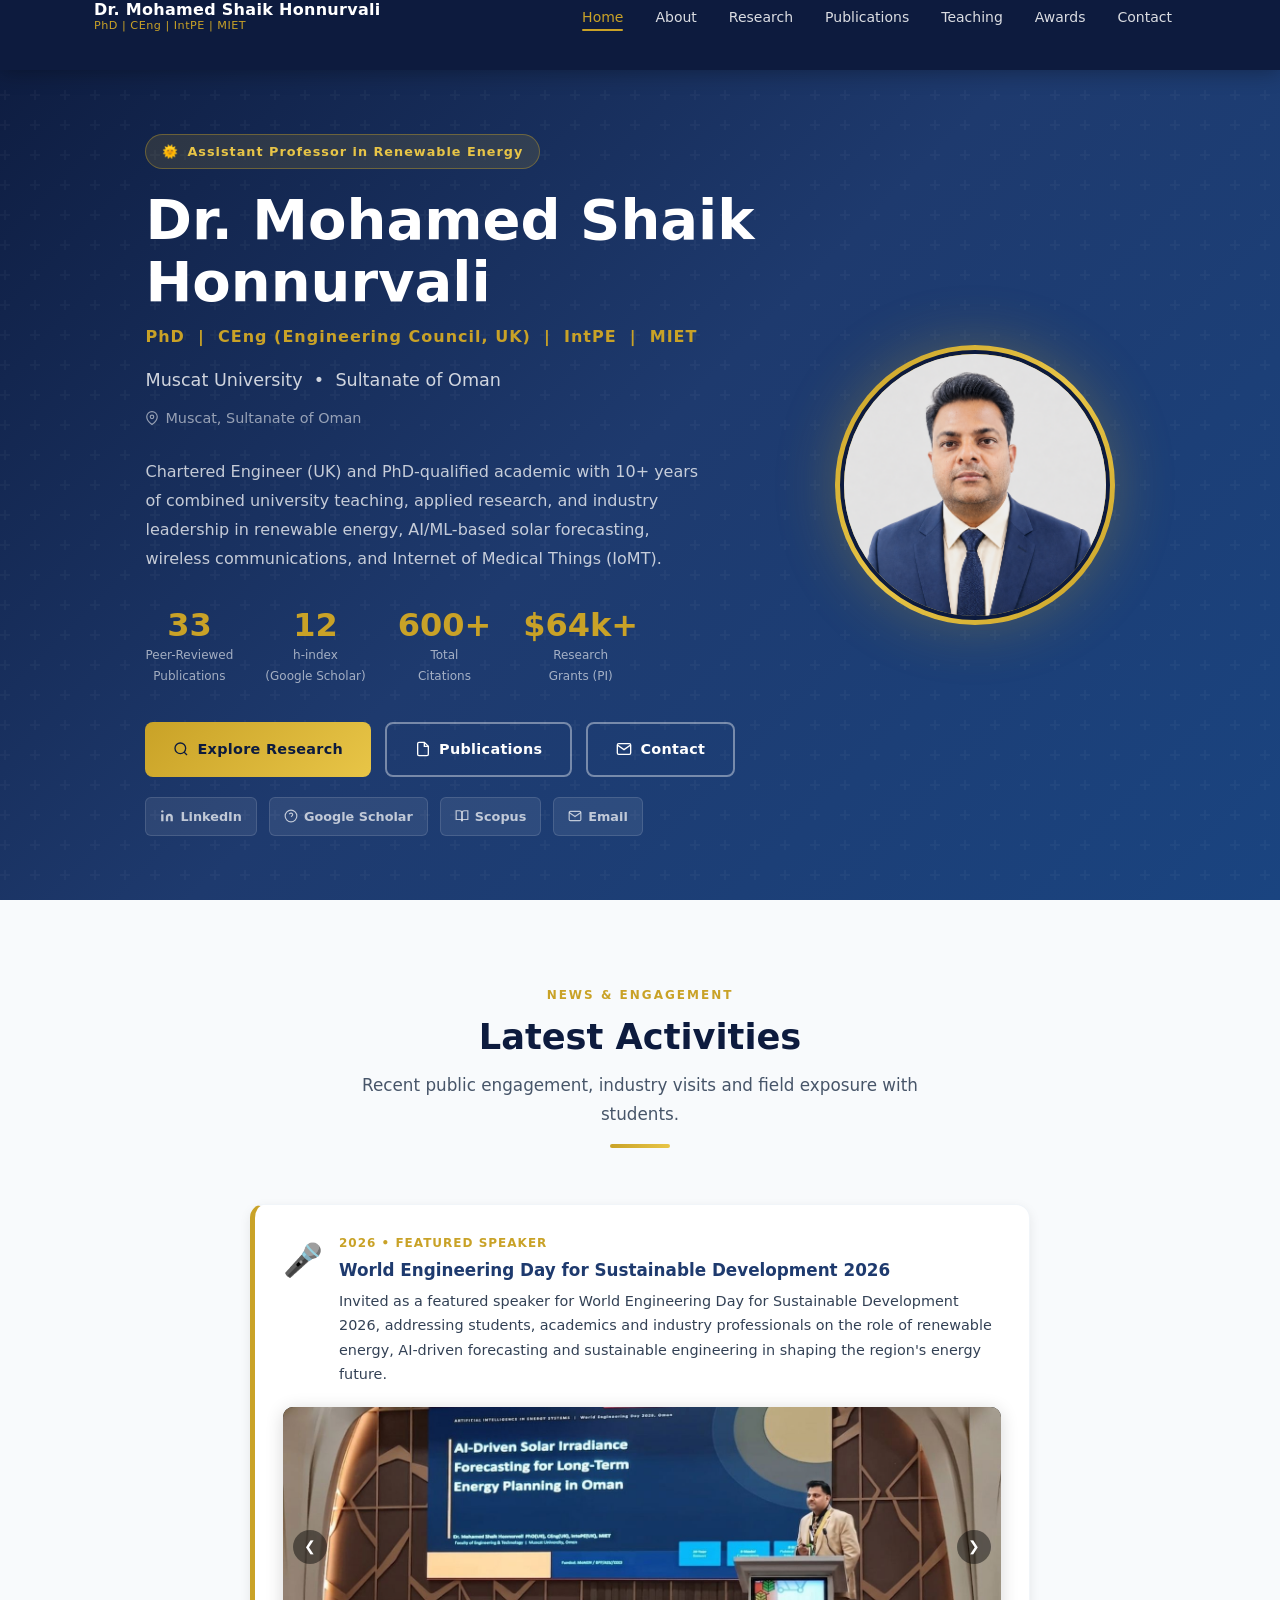
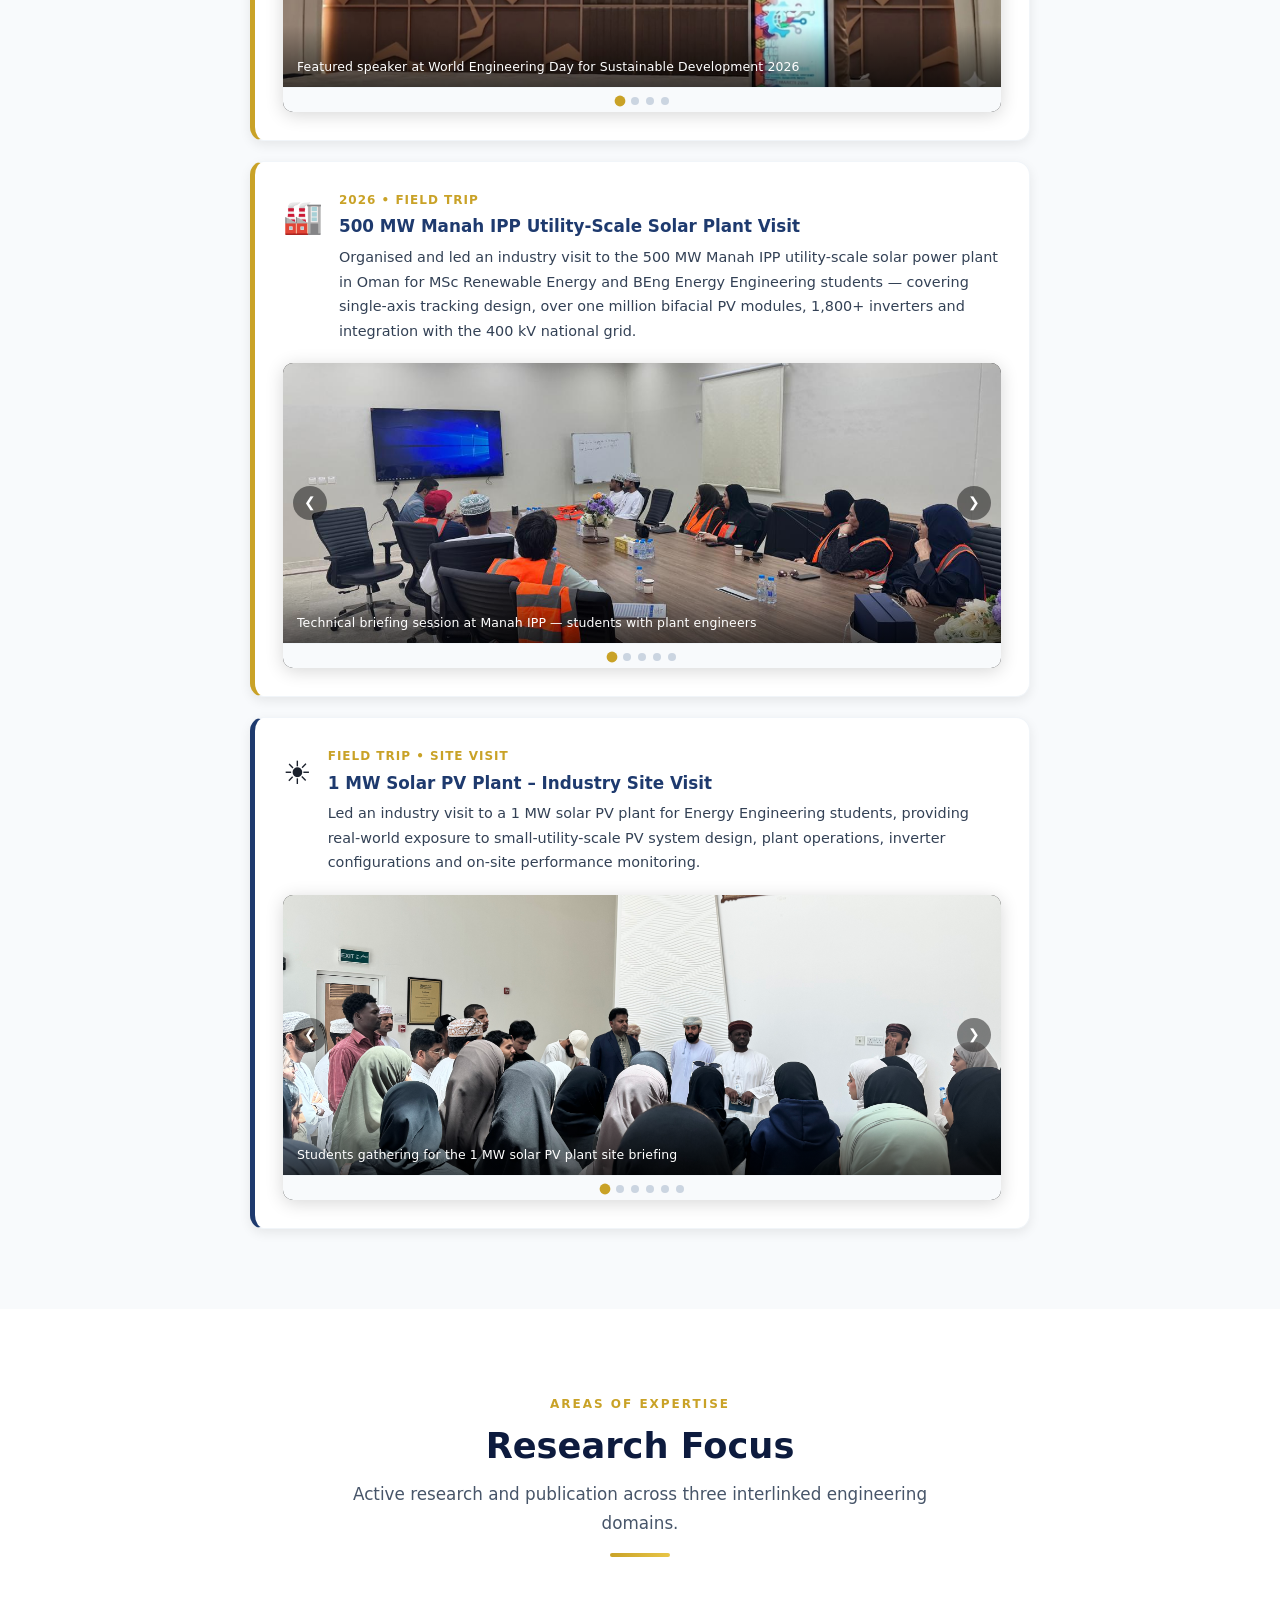
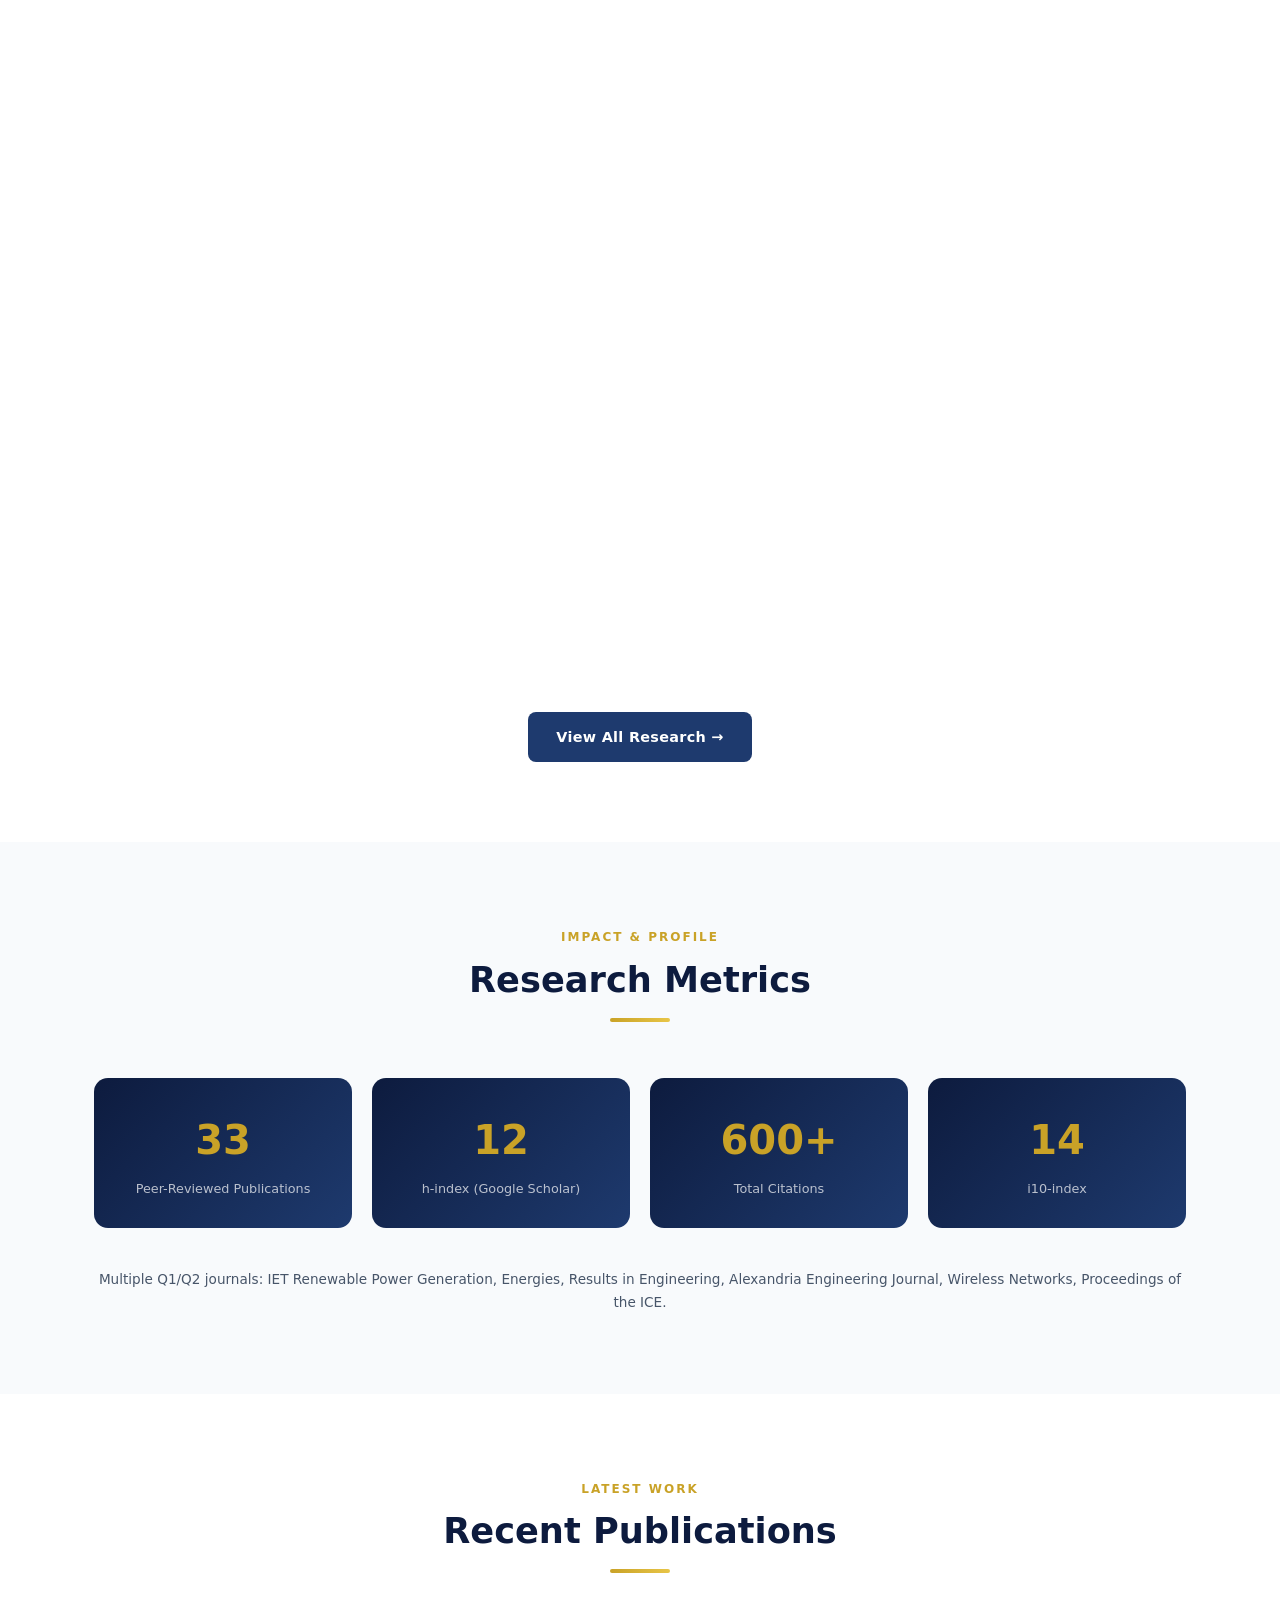
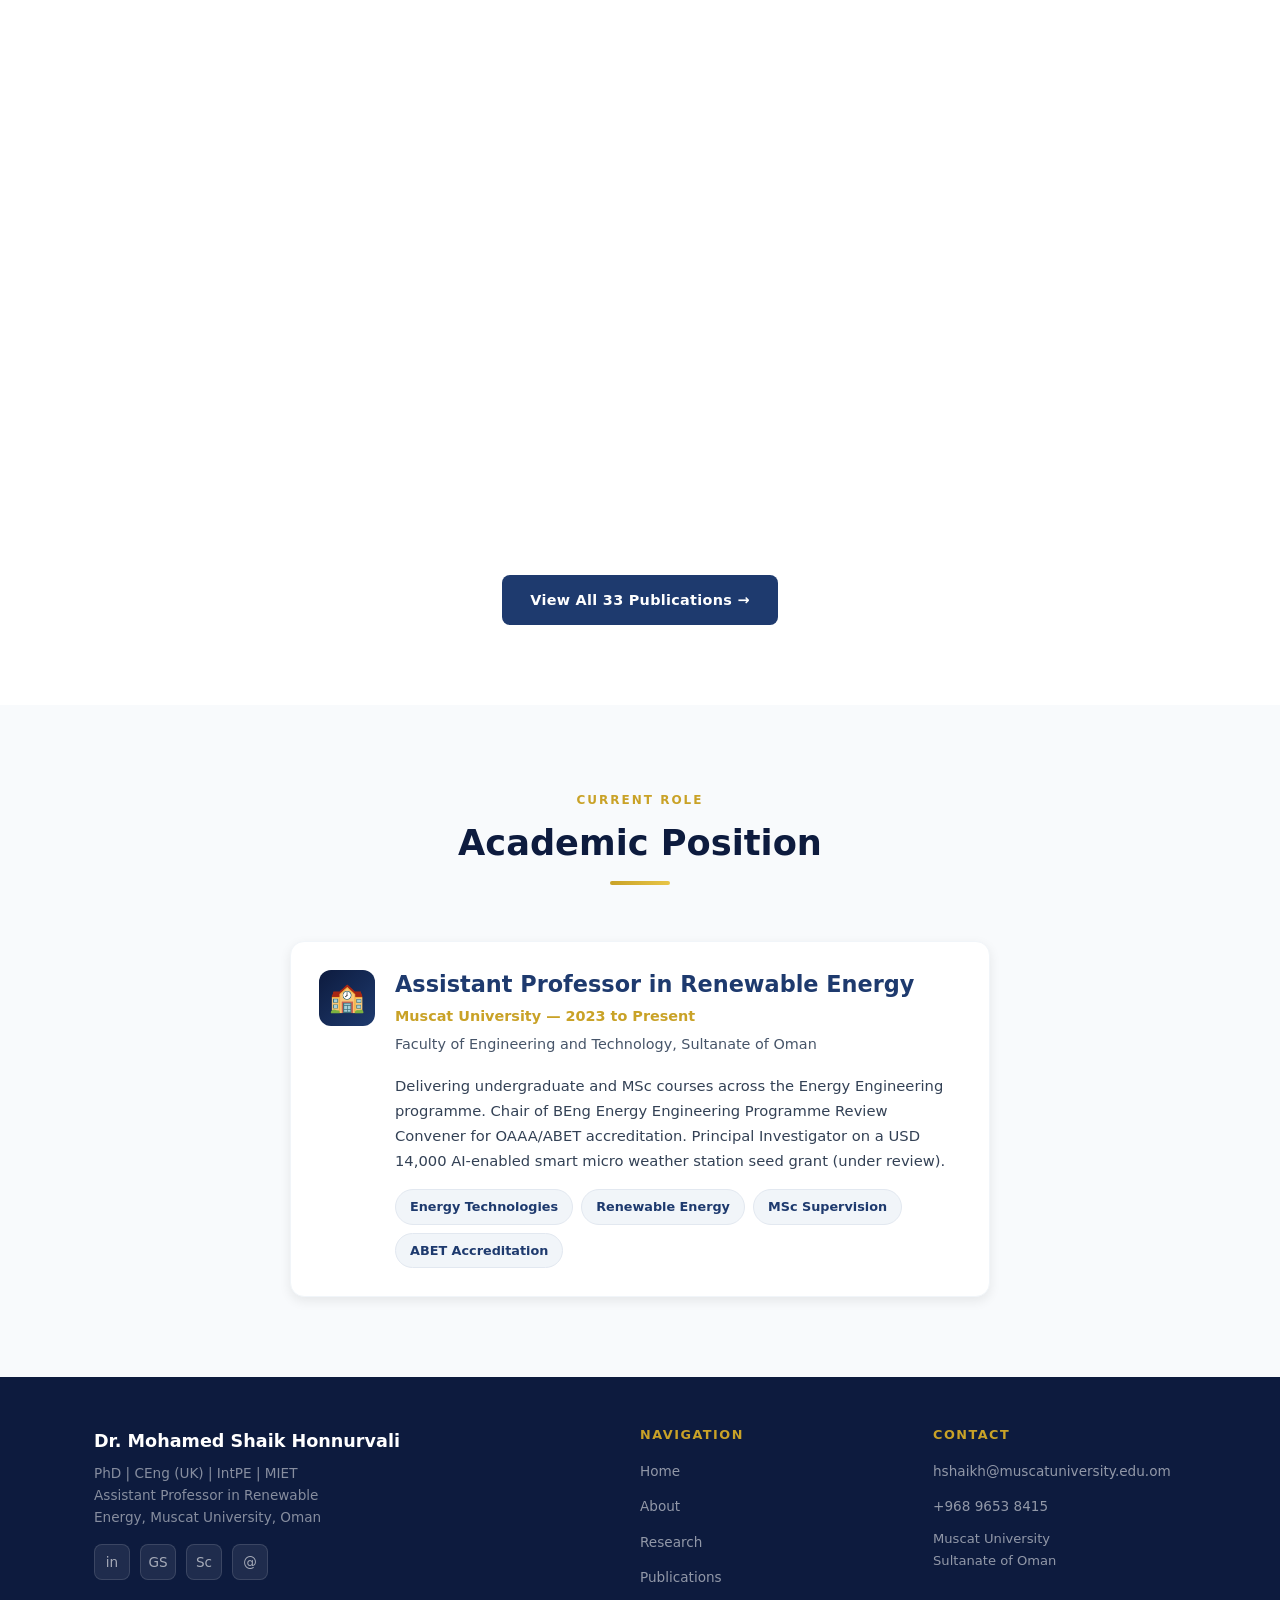
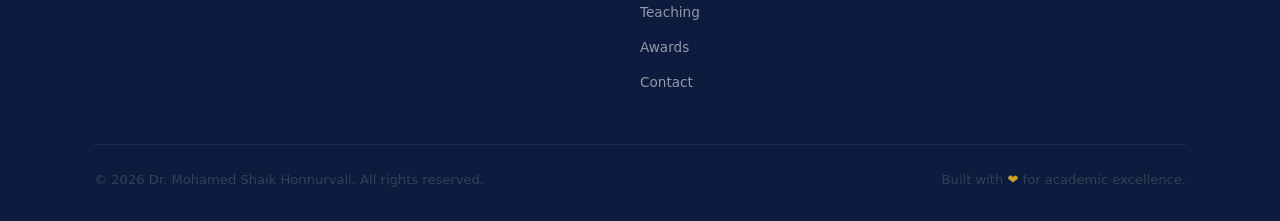
==== index.html @ 2b914944 "Add Latest Activities section with photo carousels to homepage Add a "Latest Activities" section to " ====
<!DOCTYPE html>
<html lang="en">
<head>
  <meta charset="UTF-8" />
  <meta name="viewport" content="width=device-width, initial-scale=1.0" />
  <title>Dr. Mohamed Shaik Honnurvali | Renewable Energy Researcher</title>
  <meta name="description" content="Academic portfolio of Dr. Mohamed Shaik Honnurvali – PhD, Chartered Engineer (UK), Assistant Professor in Renewable Energy at Muscat University, Oman.">
  <link rel="stylesheet" href="css/style.css" />
</head>
<body>

<!-- NAVBAR -->
<nav class="navbar" id="navbar">
  <div class="container">
    <div class="nav-inner">
      <a href="index.html" class="nav-brand">
        <span class="name">Dr. Mohamed Shaik Honnurvali</span>
        <span class="title">PhD | CEng | IntPE | MIET</span>
      </a>
      <ul class="nav-links" id="navLinks">
        <li><a href="index.html" class="active">Home</a></li>
        <li><a href="about.html">About</a></li>
        <li><a href="research.html">Research</a></li>
        <li><a href="publications.html">Publications</a></li>
        <li><a href="teaching.html">Teaching</a></li>
        <li><a href="awards.html">Awards</a></li>
        <li><a href="contact.html">Contact</a></li>
      </ul>
      <button class="nav-toggle" id="navToggle" aria-label="Toggle navigation">
        <span></span><span></span><span></span>
      </button>
    </div>
  </div>
</nav>

<!-- HERO -->
<section class="hero">
  <div class="container">
    <div class="hero-content">
      <div class="hero-text">
        <div class="hero-badge">
          <span>&#127774;</span> Assistant Professor in Renewable Energy
        </div>
        <h1 class="hero-name">Dr. Mohamed Shaik<br>Honnurvali</h1>
        <p class="hero-credentials">PhD &nbsp;|&nbsp; CEng (Engineering Council, UK) &nbsp;|&nbsp; IntPE &nbsp;|&nbsp; MIET</p>
        <p class="hero-role">Muscat University &nbsp;&bull;&nbsp; Sultanate of Oman</p>
        <p class="hero-location">
          <svg width="14" height="14" viewBox="0 0 24 24" fill="none" stroke="currentColor" stroke-width="2"><path d="M21 10c0 7-9 13-9 13s-9-6-9-13a9 9 0 0 1 18 0z"/><circle cx="12" cy="10" r="3"/></svg>
          Muscat, Sultanate of Oman
        </p>
        <p class="hero-summary">
          Chartered Engineer (UK) and PhD-qualified academic with 10+ years of combined university teaching, applied research, and industry leadership in renewable energy, AI/ML-based solar forecasting, wireless communications, and Internet of Medical Things (IoMT).
        </p>
        <div class="hero-stats">
          <div class="stat-item">
            <span class="stat-number">33</span>
            <div class="stat-label">Peer-Reviewed<br>Publications</div>
          </div>
          <div class="stat-item">
            <span class="stat-number">12</span>
            <div class="stat-label">h-index<br>(Google Scholar)</div>
          </div>
          <div class="stat-item">
            <span class="stat-number">600+</span>
            <div class="stat-label">Total<br>Citations</div>
          </div>
          <div class="stat-item">
            <span class="stat-number">$64k+</span>
            <div class="stat-label">Research<br>Grants (PI)</div>
          </div>
        </div>
        <div class="hero-actions">
          <a href="research.html" class="btn btn-primary">
            <svg width="16" height="16" viewBox="0 0 24 24" fill="none" stroke="currentColor" stroke-width="2"><circle cx="11" cy="11" r="8"/><line x1="21" y1="21" x2="16.65" y2="16.65"/></svg>
            Explore Research
          </a>
          <a href="publications.html" class="btn btn-outline">
            <svg width="16" height="16" viewBox="0 0 24 24" fill="none" stroke="currentColor" stroke-width="2"><path d="M14 2H6a2 2 0 0 0-2 2v16a2 2 0 0 0 2 2h12a2 2 0 0 0 2-2V8z"/><polyline points="14 2 14 8 20 8"/></svg>
            Publications
          </a>
          <a href="contact.html" class="btn btn-outline">
            <svg width="16" height="16" viewBox="0 0 24 24" fill="none" stroke="currentColor" stroke-width="2"><path d="M4 4h16c1.1 0 2 .9 2 2v12c0 1.1-.9 2-2 2H4c-1.1 0-2-.9-2-2V6c0-1.1.9-2 2-2z"/><polyline points="22,6 12,13 2,6"/></svg>
            Contact
          </a>
        </div>
        <div class="social-links">
          <a href="https://www.linkedin.com/in/honnurvali-mohamed-shaik-58bb0a144" target="_blank" class="social-link">
            <svg width="14" height="14" viewBox="0 0 24 24" fill="currentColor"><path d="M16 8a6 6 0 0 1 6 6v7h-4v-7a2 2 0 0 0-2-2 2 2 0 0 0-2 2v7h-4v-7a6 6 0 0 1 6-6z"/><rect x="2" y="9" width="4" height="12"/><circle cx="4" cy="4" r="2"/></svg>
            LinkedIn
          </a>
          <a href="https://scholar.google.com/citations?user=fPKjL7wAAAAJ&hl=en" target="_blank" class="social-link">
            <svg width="14" height="14" viewBox="0 0 24 24" fill="none" stroke="currentColor" stroke-width="2"><circle cx="12" cy="12" r="10"/><path d="M9.09 9a3 3 0 0 1 5.83 1c0 2-3 3-3 3"/><line x1="12" y1="17" x2="12.01" y2="17"/></svg>
            Google Scholar
          </a>
          <a href="https://www.scopus.com/authid/detail.uri?authorId=57219779084" target="_blank" class="social-link">
            <svg width="14" height="14" viewBox="0 0 24 24" fill="none" stroke="currentColor" stroke-width="2"><path d="M2 3h6a4 4 0 0 1 4 4v14a3 3 0 0 0-3-3H2z"/><path d="M22 3h-6a4 4 0 0 0-4 4v14a3 3 0 0 1 3-3h7z"/></svg>
            Scopus
          </a>
          <a href="mailto:hshaikh@muscatuniversity.edu.om" class="social-link">
            <svg width="14" height="14" viewBox="0 0 24 24" fill="none" stroke="currentColor" stroke-width="2"><path d="M4 4h16c1.1 0 2 .9 2 2v12c0 1.1-.9 2-2 2H4c-1.1 0-2-.9-2-2V6c0-1.1.9-2 2-2z"/><polyline points="22,6 12,13 2,6"/></svg>
            Email
          </a>
        </div>
      </div>
      <div class="hero-photo-wrap">
        <div class="hero-photo-ring">
          <div class="hero-photo-inner">
            <img src="images/profile.png" alt="Dr. Mohamed Shaik Honnurvali"
              onerror="this.style.display='none'; this.parentElement.querySelector('.photo-initials').style.display='block'">
            <div class="photo-initials" style="display:none">MSH</div>
          </div>
        </div>
      </div>
    </div>
  </div>
</section>

<!-- LATEST ACTIVITIES -->
<section class="section section-alt">
  <div class="container">
    <div class="section-header">
      <span class="section-label">News &amp; Engagement</span>
      <h2>Latest Activities</h2>
      <p>Recent public engagement, industry visits and field exposure with students.</p>
      <div class="divider"></div>
    </div>
    <div style="display:flex; flex-direction:column; gap:20px; max-width:780px; margin:0 auto">

      <!-- Activity 1: Public Engagement / Featured Speaker -->
      <div class="card" style="opacity:1; transform:none; border-left:5px solid var(--gold)">
        <div style="display:flex; gap:16px; align-items:flex-start">
          <div style="font-size:2rem; flex-shrink:0">&#127908;</div>
          <div>
            <div style="font-size:0.75rem; font-weight:700; color:var(--gold); letter-spacing:1px; margin-bottom:6px">2026 &bull; FEATURED SPEAKER</div>
            <h4 style="color:var(--navy); margin-bottom:8px">World Engineering Day for Sustainable Development 2026</h4>
            <p style="font-size:0.9rem; color:var(--gray-700)">Invited as a featured speaker for World Engineering Day for Sustainable Development 2026, addressing students, academics and industry professionals on the role of renewable energy, AI-driven forecasting and sustainable engineering in shaping the region's energy future.</p>
          </div>
        </div>
        <div class="site-carousel" id="carousel-speaker">
          <div class="carousel-image-area">
            <div class="carousel-track-wrap">
              <div class="carousel-track">
                <div class="carousel-slide">
                  <img src="Public%20Engagement/World%20Engineering%20day%20-Public%20speaking%20evidence%202.jpg" alt="Dr. Mohamed Shaik as featured speaker at World Engineering Day 2026">
                  <div class="carousel-caption">Featured speaker at World Engineering Day for Sustainable Development 2026</div>
                </div>
                <div class="carousel-slide">
                  <img src="Public%20Engagement/World%20Engineering%20Day%20-Public%20speaking%20evidence%203.jpeg" alt="Addressing the audience at World Engineering Day 2026">
                  <div class="carousel-caption">Addressing the audience on engineering for a sustainable future</div>
                </div>
                <div class="carousel-slide">
                  <img src="Public%20Engagement/World%20Engineering%20Day%20-Public%20speaking%20evidence%204.jpeg" alt="Public speaking session at World Engineering Day 2026">
                  <div class="carousel-caption">Sharing insights on renewable energy and sustainable development</div>
                </div>
                <div class="carousel-slide">
                  <img src="Public%20Engagement/World%20Engineering%20Day%20-Public%20speaking%20evidence%205.jpeg" alt="Engaging with attendees at World Engineering Day 2026">
                  <div class="carousel-caption">Engaging with attendees during the World Engineering Day 2026 session</div>
                </div>
              </div>
            </div>
            <button class="carousel-btn prev" onclick="carouselMove('carousel-speaker',-1)" aria-label="Previous">&#10094;</button>
            <button class="carousel-btn next" onclick="carouselMove('carousel-speaker',1)" aria-label="Next">&#10095;</button>
          </div>
          <div class="carousel-footer">
            <button class="carousel-dot active" onclick="carouselGo('carousel-speaker',0)" aria-label="Slide 1"></button>
            <button class="carousel-dot" onclick="carouselGo('carousel-speaker',1)" aria-label="Slide 2"></button>
            <button class="carousel-dot" onclick="carouselGo('carousel-speaker',2)" aria-label="Slide 3"></button>
            <button class="carousel-dot" onclick="carouselGo('carousel-speaker',3)" aria-label="Slide 4"></button>
          </div>
        </div>
      </div>

      <!-- Activity 2: 500 MW Manah IPP Solar Plant -->
      <div class="card" style="opacity:1; transform:none; border-left:5px solid var(--gold)">
        <div style="display:flex; gap:16px; align-items:flex-start">
          <div style="font-size:2rem; flex-shrink:0">&#127981;</div>
          <div>
            <div style="font-size:0.75rem; font-weight:700; color:var(--gold); letter-spacing:1px; margin-bottom:6px">2026 &bull; FIELD TRIP</div>
            <h4 style="color:var(--navy); margin-bottom:8px">500 MW Manah IPP Utility-Scale Solar Plant Visit</h4>
            <p style="font-size:0.9rem; color:var(--gray-700)">Organised and led an industry visit to the 500 MW Manah IPP utility-scale solar power plant in Oman for MSc Renewable Energy and BEng Energy Engineering students &mdash; covering single-axis tracking design, over one million bifacial PV modules, 1,800+ inverters and integration with the 400 kV national grid.</p>
          </div>
        </div>
        <div class="site-carousel" id="carousel-home-500mw">
          <div class="carousel-image-area">
            <div class="carousel-track-wrap">
              <div class="carousel-track">
                <div class="carousel-slide">
                  <img src="industry%20site%20visit/500%20MW%20Manah%20Solar%20Plant/WhatsApp%20Image%202026-05-07%20at%2010.58.11%20AM.jpeg" alt="Briefing session at 500 MW Manah IPP with plant engineers">
                  <div class="carousel-caption">Technical briefing session at Manah IPP &mdash; students with plant engineers</div>
                </div>
                <div class="carousel-slide">
                  <img src="industry%20site%20visit/500%20MW%20Manah%20Solar%20Plant/WhatsApp%20Image%202026-05-07%20at%2010.58.11%20AM%20(1).jpeg" alt="Students at 500 MW Manah IPP Solar Plant">
                  <div class="carousel-caption">Exploring the 500 MW Manah IPP utility-scale solar plant, Oman (2026)</div>
                </div>
                <div class="carousel-slide">
                  <img src="industry%20site%20visit/500%20MW%20Manah%20Solar%20Plant/WhatsApp%20Image%202026-05-07%20at%2010.58.11%20AM%20(2).jpeg" alt="Dr Mohamed with students at the Manah IPP solar array">
                  <div class="carousel-caption">Dr. Mohamed with students overlooking the vast 500 MW Manah IPP solar array</div>
                </div>
                <div class="carousel-slide">
                  <img src="industry%20site%20visit/500%20MW%20Manah%20Solar%20Plant/WhatsApp%20Image%202026-05-07%20at%2010.58.11%20AM%20(3).jpeg" alt="Students in high-vis during 500 MW Manah site walk">
                  <div class="carousel-caption">Students in high-vis vests during the Manah IPP site walk</div>
                </div>
                <div class="carousel-slide">
                  <img src="industry%20site%20visit/500%20MW%20Manah%20Solar%20Plant/WhatsApp%20Image%202026-05-07%20at%2010.58.11%20AM%20(4).jpeg" alt="MSc and BEng students at 500 MW Manah IPP">
                  <div class="carousel-caption">MSc Renewable Energy and BEng Energy Engineering students at Manah IPP</div>
                </div>
              </div>
            </div>
            <button class="carousel-btn prev" onclick="carouselMove('carousel-home-500mw',-1)" aria-label="Previous">&#10094;</button>
            <button class="carousel-btn next" onclick="carouselMove('carousel-home-500mw',1)" aria-label="Next">&#10095;</button>
          </div>
          <div class="carousel-footer">
            <button class="carousel-dot active" onclick="carouselGo('carousel-home-500mw',0)" aria-label="Slide 1"></button>
            <button class="carousel-dot" onclick="carouselGo('carousel-home-500mw',1)" aria-label="Slide 2"></button>
            <button class="carousel-dot" onclick="carouselGo('carousel-home-500mw',2)" aria-label="Slide 3"></button>
            <button class="carousel-dot" onclick="carouselGo('carousel-home-500mw',3)" aria-label="Slide 4"></button>
            <button class="carousel-dot" onclick="carouselGo('carousel-home-500mw',4)" aria-label="Slide 5"></button>
          </div>
        </div>
      </div>

      <!-- Activity 3: 1 MW Solar PV Plant -->
      <div class="card" style="opacity:1; transform:none; border-left:5px solid var(--navy)">
        <div style="display:flex; gap:16px; align-items:flex-start">
          <div style="font-size:2rem; flex-shrink:0">&#9728;&#65039;</div>
          <div>
            <div style="font-size:0.75rem; font-weight:700; color:var(--gold); letter-spacing:1px; margin-bottom:6px">FIELD TRIP &bull; SITE VISIT</div>
            <h4 style="color:var(--navy); margin-bottom:8px">1 MW Solar PV Plant &ndash; Industry Site Visit</h4>
            <p style="font-size:0.9rem; color:var(--gray-700)">Led an industry visit to a 1 MW solar PV plant for Energy Engineering students, providing real-world exposure to small-utility-scale PV system design, plant operations, inverter configurations and on-site performance monitoring.</p>
          </div>
        </div>
        <div class="site-carousel" id="carousel-home-1mw">
          <div class="carousel-image-area">
            <div class="carousel-track-wrap">
              <div class="carousel-track">
                <div class="carousel-slide">
                  <img src="industry%20site%20visit/1MW%20solar%20Plant/IMG_2185.jpeg" alt="Students at 1 MW solar plant site visit briefing">
                  <div class="carousel-caption">Students gathering for the 1 MW solar PV plant site briefing</div>
                </div>
                <div class="carousel-slide">
                  <img src="industry%20site%20visit/1MW%20solar%20Plant/IMG_2203.jpeg" alt="Students learning about solar PV at 1 MW plant">
                  <div class="carousel-caption">Exploring solar PV systems and plant layout at the 1 MW facility</div>
                </div>
                <div class="carousel-slide">
                  <img src="industry%20site%20visit/1MW%20solar%20Plant/IMG_2210.jpeg" alt="1 MW solar plant student tour">
                  <div class="carousel-caption">Students engage with site engineers during the 1 MW plant tour</div>
                </div>
                <div class="carousel-slide">
                  <img src="industry%20site%20visit/1MW%20solar%20Plant/IMG_2213.jpeg" alt="Hands-on learning at 1 MW solar PV plant">
                  <div class="carousel-caption">Hands-on learning at the 1 MW solar PV plant, Oman</div>
                </div>
                <div class="carousel-slide">
                  <img src="industry%20site%20visit/1MW%20solar%20Plant/IMG_2221.jpeg" alt="Energy engineering students at solar plant operations">
                  <div class="carousel-caption">Energy Engineering students experiencing real-world solar plant operations</div>
                </div>
                <div class="carousel-slide">
                  <img src="industry%20site%20visit/1MW%20solar%20Plant/IMG_4200.JPG" alt="Group photo at 1 MW solar plant">
                  <div class="carousel-caption">Group photo at the 1 MW solar PV plant facility</div>
                </div>
              </div>
            </div>
            <button class="carousel-btn prev" onclick="carouselMove('carousel-home-1mw',-1)" aria-label="Previous">&#10094;</button>
            <button class="carousel-btn next" onclick="carouselMove('carousel-home-1mw',1)" aria-label="Next">&#10095;</button>
          </div>
          <div class="carousel-footer">
            <button class="carousel-dot active" onclick="carouselGo('carousel-home-1mw',0)" aria-label="Slide 1"></button>
            <button class="carousel-dot" onclick="carouselGo('carousel-home-1mw',1)" aria-label="Slide 2"></button>
            <button class="carousel-dot" onclick="carouselGo('carousel-home-1mw',2)" aria-label="Slide 3"></button>
            <button class="carousel-dot" onclick="carouselGo('carousel-home-1mw',3)" aria-label="Slide 4"></button>
            <button class="carousel-dot" onclick="carouselGo('carousel-home-1mw',4)" aria-label="Slide 5"></button>
            <button class="carousel-dot" onclick="carouselGo('carousel-home-1mw',5)" aria-label="Slide 6"></button>
          </div>
        </div>
      </div>

    </div>
  </div>
</section>

<!-- RESEARCH HIGHLIGHTS -->
<section class="section">
  <div class="container">
    <div class="section-header">
      <span class="section-label">Areas of Expertise</span>
      <h2>Research Focus</h2>
      <p>Active research and publication across three interlinked engineering domains.</p>
      <div class="divider"></div>
    </div>
    <div class="grid-2" style="gap:28px">
      <div class="card">
        <div class="card-icon">&#9728;&#65039;</div>
        <h3>Renewable Energy &amp; PV Systems</h3>
        <p>Field-based PV degradation analysis, polysilicon and thin-film module performance under Gulf climatic conditions, offshore floating PV, hybrid wind-solar systems, and life-cycle assessment of renewables.</p>
        <span class="tag">&#127774; Solar &bull; Wind &bull; Green Hydrogen</span>
      </div>
      <div class="card">
        <div class="card-icon">&#129302;</div>
        <h3>AI / Machine Learning for Energy Forecasting</h3>
        <p>Deep-learning, federated learning (GRU), SARIMAX, Prophet, NARMAX and wavelet-transform models for solar irradiance and wind power forecasting in smart-grid networks.</p>
        <span class="tag">&#129504; Deep Learning &bull; Smart Grids</span>
      </div>
      <div class="card">
        <div class="card-icon">&#128241;</div>
        <h3>IoT and Connected Systems for Smart Energy</h3>
        <p>IoT architectures for smart-grid monitoring and renewable energy management; wireless sensor networks for real-time PV performance tracking; AI-driven IoT applications in energy forecasting and predictive maintenance.</p>
        <span class="tag">&#128268; IoT &bull; Smart Grids &bull; Connected Systems</span>
      </div>
    </div>
    <div class="text-center mt-32">
      <a href="research.html" class="btn btn-navy">View All Research &rarr;</a>
    </div>
  </div>
</section>

<!-- KEY METRICS -->
<section class="section section-alt">
  <div class="container">
    <div class="section-header">
      <span class="section-label">Impact &amp; Profile</span>
      <h2>Research Metrics</h2>
      <div class="divider"></div>
    </div>
    <div class="metrics-row">
      <div class="metric-box">
        <span class="number">33</span>
        <div class="label">Peer-Reviewed Publications</div>
      </div>
      <div class="metric-box">
        <span class="number">12</span>
        <div class="label">h-index (Google Scholar)</div>
      </div>
      <div class="metric-box">
        <span class="number">600+</span>
        <div class="label">Total Citations</div>
      </div>
      <div class="metric-box">
        <span class="number">14</span>
        <div class="label">i10-index</div>
      </div>
    </div>
    <p class="text-center" style="color:var(--gray-600); font-size:0.85rem; margin-top:16px;">
      Multiple Q1/Q2 journals: IET Renewable Power Generation, Energies, Results in Engineering, Alexandria Engineering Journal, Wireless Networks, Proceedings of the ICE.
    </p>
  </div>
</section>

<!-- RECENT PUBLICATIONS -->
<section class="section">
  <div class="container">
    <div class="section-header">
      <span class="section-label">Latest Work</span>
      <h2>Recent Publications</h2>
      <div class="divider"></div>
    </div>
    <div class="pub-list">
      <div class="pub-item" style="opacity:1;transform:none">
        <div class="pub-meta">
          <span class="pub-number">1</span>
          <span class="pub-badge badge-q1">Q1</span>
          <span class="pub-year">2025</span>
        </div>
        <div class="pub-title">Novel Dynamic Temporal Interaction and Feature Synthesis Framework for Enhanced Solar Power Forecasting</div>
        <div class="pub-authors">Baloch, M., <span class="pub-highlight">Honnurvali, M.S.</span>, Kabbani, A., Ahmed, T., Hafeez, F. and Hamid, M.</div>
        <div class="pub-journal">Results in Engineering, p.107140.</div>
      </div>
      <div class="pub-item" style="opacity:1;transform:none">
        <div class="pub-meta">
          <span class="pub-number">2</span>
          <span class="pub-badge badge-q1">Q1</span>
          <span class="pub-year">2025</span>
        </div>
        <div class="pub-title">Solar Energy Forecasting Framework Using Prophet-Based Machine Learning Model: An Opportunity to Explore Solar Energy Potential in Muscat, Oman</div>
        <div class="pub-authors">Baloch, M., <span class="pub-highlight">Honnurvali, M.S.</span>, Kabbani, A., Ahmed, T., Chauhdary, S.T. and Saeed, M.S.</div>
        <div class="pub-journal">Energies, 18(1), p.205.</div>
      </div>
      <div class="pub-item" style="opacity:1;transform:none">
        <div class="pub-meta">
          <span class="pub-number">3</span>
          <span class="pub-badge badge-q2">Q2</span>
          <span class="pub-year">2025</span>
        </div>
        <div class="pub-title">The Internet of Medical Things (IoMT): Opportunities and Challenges</div>
        <div class="pub-authors">El-Saleh, A.A., Sheikh, A.M., Albreem, M.A.M. and <span class="pub-highlight">Honnurvali, M.S.</span></div>
        <div class="pub-journal">Wireless Networks, pp.1–18.</div>
      </div>
    </div>
    <div class="text-center mt-32">
      <a href="publications.html" class="btn btn-navy">View All 33 Publications &rarr;</a>
    </div>
  </div>
</section>

<!-- CURRENT POSITION -->
<section class="section section-alt">
  <div class="container">
    <div class="section-header">
      <span class="section-label">Current Role</span>
      <h2>Academic Position</h2>
      <div class="divider"></div>
    </div>
    <div class="card" style="max-width:700px; margin:0 auto; opacity:1; transform:none">
      <div style="display:flex; gap:20px; align-items:flex-start">
        <div style="width:56px; height:56px; border-radius:12px; background:linear-gradient(135deg,var(--navy-dark),var(--navy)); display:flex; align-items:center; justify-content:center; font-size:1.8rem; flex-shrink:0">&#127979;</div>
        <div>
          <h3 style="margin-bottom:6px">Assistant Professor in Renewable Energy</h3>
          <p style="color:var(--gold); font-weight:700; font-size:0.9rem; margin-bottom:4px">Muscat University &mdash; 2023 to Present</p>
          <p style="color:var(--gray-600); font-size:0.9rem; margin-bottom:16px">Faculty of Engineering and Technology, Sultanate of Oman</p>
          <p style="font-size:0.92rem">Delivering undergraduate and MSc courses across the Energy Engineering programme. Chair of BEng Energy Engineering Programme Review Convener for OAAA/ABET accreditation. Principal Investigator on a USD 14,000 AI-enabled smart micro weather station seed grant (under review).</p>
          <div style="margin-top:16px; display:flex; gap:8px; flex-wrap:wrap">
            <span class="competency-tag">Energy Technologies</span>
            <span class="competency-tag">Renewable Energy</span>
            <span class="competency-tag">MSc Supervision</span>
            <span class="competency-tag">ABET Accreditation</span>
          </div>
        </div>
      </div>
    </div>
  </div>
</section>

<!-- FOOTER -->
<footer class="footer">
  <div class="container">
    <div class="footer-grid">
      <div class="footer-brand">
        <div class="footer-name">Dr. Mohamed Shaik Honnurvali</div>
        <div class="footer-tagline">PhD | CEng (UK) | IntPE | MIET<br>Assistant Professor in Renewable Energy, Muscat University, Oman</div>
        <div class="footer-social">
          <a href="https://www.linkedin.com/in/honnurvali-mohamed-shaik-58bb0a144" target="_blank" title="LinkedIn">in</a>
          <a href="https://scholar.google.com/citations?user=fPKjL7wAAAAJ&hl=en" target="_blank" title="Google Scholar">GS</a>
          <a href="https://www.scopus.com/authid/detail.uri?authorId=57219779084" target="_blank" title="Scopus">Sc</a>
          <a href="mailto:hshaikh@muscatuniversity.edu.om" title="Email">@</a>
        </div>
      </div>
      <div class="footer-col">
        <h4>Navigation</h4>
        <ul>
          <li><a href="index.html">Home</a></li>
          <li><a href="about.html">About</a></li>
          <li><a href="research.html">Research</a></li>
          <li><a href="publications.html">Publications</a></li>
          <li><a href="teaching.html">Teaching</a></li>
          <li><a href="awards.html">Awards</a></li>
          <li><a href="contact.html">Contact</a></li>
        </ul>
      </div>
      <div class="footer-col">
        <h4>Contact</h4>
        <ul>
          <li><a href="mailto:hshaikh@muscatuniversity.edu.om">hshaikh@muscatuniversity.edu.om</a></li>
          <li><a href="tel:+96896538415">+968 9653 8415</a></li>
          <li style="color:rgba(255,255,255,0.55); font-size:0.82rem; margin-top:8px;">Muscat University<br>Sultanate of Oman</li>
        </ul>
      </div>
    </div>
    <div class="footer-bottom">
      <p>&copy; 2026 Dr. Mohamed Shaik Honnurvali. All rights reserved.</p>
      <p>Built with <span class="gold">&#10084;</span> for academic excellence.</p>
    </div>
  </div>
</footer>

<script src="js/main.js"></script>
</body>
</html>
---- css/style.css ----
/* ===== CSS VARIABLES ===== */
:root {
  --navy: #1e3a6e;
  --navy-dark: #0d1b3e;
  --navy-light: #2d5499;
  --gold: #c9a227;
  --gold-light: #e8c547;
  --gold-pale: #fdf6dc;
  --white: #ffffff;
  --gray-50: #f8fafc;
  --gray-100: #f1f5f9;
  --gray-200: #e2e8f0;
  --gray-300: #cbd5e1;
  --gray-400: #94a3b8;
  --gray-600: #475569;
  --gray-700: #334155;
  --gray-800: #1e293b;
  --text: #1a202c;
  --shadow-sm: 0 1px 3px rgba(0,0,0,0.08);
  --shadow-md: 0 4px 12px rgba(0,0,0,0.08);
  --shadow-lg: 0 12px 32px rgba(0,0,0,0.12);
  --radius-sm: 8px;
  --radius: 14px;
  --radius-lg: 20px;
  --transition: 0.3s ease;
  --nav-height: 70px;
}

/* ===== RESET & BASE ===== */
*, *::before, *::after { box-sizing: border-box; margin: 0; padding: 0; }

html { scroll-behavior: smooth; font-size: 16px; }

body {
  font-family: 'Segoe UI', system-ui, -apple-system, sans-serif;
  color: var(--text);
  background: var(--white);
  line-height: 1.7;
  -webkit-font-smoothing: antialiased;
}

img { max-width: 100%; display: block; }
a { color: inherit; text-decoration: none; }
ul { list-style: none; }

/* ===== TYPOGRAPHY ===== */
h1, h2, h3, h4, h5 { font-weight: 700; line-height: 1.25; color: var(--navy-dark); }
h1 { font-size: clamp(2rem, 5vw, 3.2rem); }
h2 { font-size: clamp(1.5rem, 3vw, 2.2rem); }
h3 { font-size: clamp(1.1rem, 2vw, 1.4rem); }
h4 { font-size: 1.05rem; }
p { color: var(--gray-700); }

/* ===== LAYOUT ===== */
.container { max-width: 1140px; margin: 0 auto; padding: 0 24px; }
.section { padding: 80px 0; }
.section-alt { background: var(--gray-50); }

.section-header { text-align: center; margin-bottom: 56px; }
.section-header h2 { margin-bottom: 12px; }
.section-header p { color: var(--gray-600); max-width: 600px; margin: 0 auto; font-size: 1.05rem; }
.section-label {
  display: inline-block;
  font-size: 0.75rem;
  font-weight: 700;
  letter-spacing: 2px;
  text-transform: uppercase;
  color: var(--gold);
  margin-bottom: 10px;
}
.divider {
  width: 60px; height: 4px;
  background: linear-gradient(90deg, var(--gold), var(--gold-light));
  border-radius: 2px;
  margin: 16px auto 0;
}

/* ===== NAVIGATION ===== */
.navbar {
  position: fixed; top: 0; left: 0; right: 0;
  height: var(--nav-height);
  background: var(--navy-dark);
  box-shadow: 0 2px 20px rgba(0,0,0,0.3);
  z-index: 1000;
  transition: background var(--transition), box-shadow var(--transition);
}
.navbar.scrolled {
  background: rgba(13, 27, 62, 0.97);
  backdrop-filter: blur(10px);
}
.nav-inner {
  display: flex; align-items: center; justify-content: space-between;
  height: 100%;
}
.nav-brand {
  display: flex; flex-direction: column; line-height: 1.2;
}
.nav-brand .name {
  font-size: 1rem; font-weight: 700; color: var(--white); letter-spacing: 0.3px;
}
.nav-brand .title {
  font-size: 0.7rem; color: var(--gold); font-weight: 500; letter-spacing: 0.5px;
}
.nav-links { display: flex; align-items: center; gap: 4px; }
.nav-links a {
  color: rgba(255,255,255,0.85);
  font-size: 0.875rem;
  font-weight: 500;
  padding: 6px 14px;
  border-radius: 6px;
  transition: all var(--transition);
  position: relative;
}
.nav-links a:hover { color: var(--gold); background: rgba(201,162,39,0.1); }
.nav-links a.active { color: var(--gold); }
.nav-links a.active::after {
  content: '';
  position: absolute; bottom: 0; left: 14px; right: 14px;
  height: 2px;
  background: var(--gold);
  border-radius: 1px;
}
.nav-toggle { display: none; flex-direction: column; gap: 5px; cursor: pointer; padding: 4px; }
.nav-toggle span { width: 24px; height: 2px; background: var(--white); border-radius: 2px; transition: var(--transition); }

/* ===== HERO ===== */
.hero {
  min-height: 100vh;
  background: linear-gradient(135deg, var(--navy-dark) 0%, var(--navy) 50%, #1a4480 100%);
  display: flex; align-items: center;
  position: relative; overflow: hidden;
  padding-top: var(--nav-height);
}
.hero::before {
  content: '';
  position: absolute; inset: 0;
  background: url("data:image/svg+xml,%3Csvg width='60' height='60' viewBox='0 0 60 60' xmlns='http://www.w3.org/2000/svg'%3E%3Cg fill='none' fill-rule='evenodd'%3E%3Cg fill='%23ffffff' fill-opacity='0.03'%3E%3Cpath d='M36 34v-4h-2v4h-4v2h4v4h2v-4h4v-2h-4zm0-30V0h-2v4h-4v2h4v4h2V6h4V4h-4zM6 34v-4H4v4H0v2h4v4h2v-4h4v-2H6zM6 4V0H4v4H0v2h4v4h2V6h4V4H6z'/%3E%3C/g%3E%3C/g%3E%3C/svg%3E");
}
.hero-content {
  display: grid;
  grid-template-columns: 1fr 320px;
  gap: 60px;
  align-items: center;
  position: relative; z-index: 1;
  padding: 60px 0;
}
.hero-text { color: var(--white); }
.hero-badge {
  display: inline-flex; align-items: center; gap: 8px;
  background: rgba(201,162,39,0.15);
  border: 1px solid rgba(201,162,39,0.4);
  color: var(--gold-light);
  font-size: 0.8rem; font-weight: 600; letter-spacing: 1px;
  padding: 6px 16px; border-radius: 50px;
  margin-bottom: 20px;
}
.hero-name {
  font-size: clamp(2.2rem, 5vw, 3.5rem);
  font-weight: 800;
  color: var(--white);
  line-height: 1.1;
  margin-bottom: 10px;
}
.hero-credentials {
  font-size: 1rem;
  color: var(--gold);
  font-weight: 600;
  letter-spacing: 1px;
  margin-bottom: 16px;
}
.hero-role {
  font-size: 1.1rem;
  color: rgba(255,255,255,0.8);
  margin-bottom: 10px;
}
.hero-location {
  font-size: 0.9rem;
  color: rgba(255,255,255,0.55);
  display: flex; align-items: center; gap: 6px;
  margin-bottom: 28px;
}
.hero-summary {
  color: rgba(255,255,255,0.75);
  font-size: 1rem;
  max-width: 560px;
  margin-bottom: 36px;
  line-height: 1.8;
}
.hero-stats {
  display: flex; gap: 32px; margin-bottom: 36px; flex-wrap: wrap;
}
.stat-item { text-align: center; }
.stat-number {
  font-size: 2rem; font-weight: 800; color: var(--gold);
  line-height: 1; display: block;
}
.stat-label { font-size: 0.75rem; color: rgba(255,255,255,0.6); margin-top: 4px; }
.hero-actions { display: flex; gap: 14px; flex-wrap: wrap; }

/* Buttons */
.btn {
  display: inline-flex; align-items: center; gap: 8px;
  padding: 13px 28px; border-radius: 8px;
  font-size: 0.9rem; font-weight: 600;
  cursor: pointer; border: none;
  transition: all var(--transition);
  letter-spacing: 0.3px;
}
.btn-primary {
  background: linear-gradient(135deg, var(--gold), var(--gold-light));
  color: var(--navy-dark);
}
.btn-primary:hover { transform: translateY(-2px); box-shadow: 0 8px 24px rgba(201,162,39,0.35); }
.btn-outline {
  background: transparent;
  border: 2px solid rgba(255,255,255,0.4);
  color: var(--white);
}
.btn-outline:hover { border-color: var(--gold); color: var(--gold); transform: translateY(-2px); }
.btn-navy {
  background: var(--navy);
  color: var(--white);
}
.btn-navy:hover { background: var(--navy-light); transform: translateY(-2px); box-shadow: var(--shadow-md); }

/* Hero photo */
.hero-photo-wrap {
  display: flex; justify-content: center; align-items: center;
}
.hero-photo-ring {
  width: 280px; height: 280px;
  border-radius: 50%;
  padding: 5px;
  background: linear-gradient(135deg, var(--gold), var(--gold-light), var(--gold));
  box-shadow: 0 0 60px rgba(201,162,39,0.3);
  animation: float 4s ease-in-out infinite;
}
.hero-photo-inner {
  width: 100%; height: 100%;
  border-radius: 50%;
  overflow: hidden;
  background: var(--navy);
  display: flex; align-items: center; justify-content: center;
  border: 4px solid var(--navy-dark);
}
.hero-photo-inner img {
  width: 100%; height: 100%; object-fit: cover;
}
.photo-initials {
  font-size: 4rem; font-weight: 800;
  color: var(--gold);
  letter-spacing: -2px;
  font-family: 'Segoe UI', sans-serif;
}
@keyframes float {
  0%, 100% { transform: translateY(0); }
  50% { transform: translateY(-12px); }
}

/* Social links */
.social-links { display: flex; gap: 12px; margin-top: 20px; flex-wrap: wrap; }
.social-link {
  display: inline-flex; align-items: center; gap: 6px;
  padding: 8px 14px; border-radius: 6px;
  font-size: 0.8rem; font-weight: 600;
  background: rgba(255,255,255,0.08);
  color: rgba(255,255,255,0.7);
  border: 1px solid rgba(255,255,255,0.12);
  transition: all var(--transition);
}
.social-link:hover { background: rgba(201,162,39,0.15); color: var(--gold); border-color: rgba(201,162,39,0.4); }

/* ===== CARDS ===== */
.card {
  background: var(--white);
  border-radius: var(--radius);
  padding: 28px;
  box-shadow: var(--shadow-md);
  border: 1px solid var(--gray-100);
  transition: all var(--transition);
}
.card:hover { transform: translateY(-4px); box-shadow: var(--shadow-lg); }
.card-icon {
  width: 52px; height: 52px;
  border-radius: 12px;
  background: linear-gradient(135deg, var(--navy), var(--navy-light));
  display: flex; align-items: center; justify-content: center;
  margin-bottom: 18px;
  font-size: 1.5rem;
}
.card h3 { color: var(--navy); margin-bottom: 10px; }
.card p { font-size: 0.9rem; line-height: 1.7; }
.card .tag {
  display: inline-block;
  background: var(--gold-pale);
  color: var(--gold);
  font-size: 0.72rem; font-weight: 700;
  padding: 3px 10px; border-radius: 50px;
  margin-top: 14px;
}

.grid-2 { display: grid; grid-template-columns: repeat(2, 1fr); gap: 24px; }
.grid-3 { display: grid; grid-template-columns: repeat(3, 1fr); gap: 24px; }
.grid-4 { display: grid; grid-template-columns: repeat(4, 1fr); gap: 20px; }

/* ===== ABOUT PAGE ===== */
.about-grid { display: grid; grid-template-columns: 1fr 1fr; gap: 60px; align-items: start; }
.about-photo-wrap {
  position: sticky; top: 100px;
}
.about-photo-card {
  background: linear-gradient(135deg, var(--navy-dark), var(--navy));
  border-radius: var(--radius-lg);
  padding: 40px;
  text-align: center;
  color: var(--white);
  box-shadow: var(--shadow-lg);
}
.about-photo-circle {
  width: 180px; height: 180px;
  border-radius: 50%;
  margin: 0 auto 24px;
  background: rgba(255,255,255,0.1);
  border: 4px solid var(--gold);
  overflow: hidden;
  display: flex; align-items: center; justify-content: center;
}
.about-photo-circle img { width: 100%; height: 100%; object-fit: cover; }
.about-photo-circle .photo-initials { font-size: 2.5rem; }
.about-card-name { font-size: 1.2rem; font-weight: 700; color: var(--white); margin-bottom: 4px; }
.about-card-title { font-size: 0.8rem; color: var(--gold); font-weight: 600; letter-spacing: 1px; margin-bottom: 20px; }
.about-card-info { text-align: left; border-top: 1px solid rgba(255,255,255,0.1); padding-top: 20px; }
.info-row { display: flex; gap: 10px; align-items: flex-start; margin-bottom: 12px; font-size: 0.85rem; }
.info-row .icon { color: var(--gold); flex-shrink: 0; margin-top: 2px; }
.info-row a:hover { color: var(--gold-light); }
.about-content h2 { margin-bottom: 20px; }
.about-content p { margin-bottom: 16px; font-size: 1.02rem; }
.competencies-grid { display: flex; flex-wrap: wrap; gap: 10px; margin-top: 24px; }
.competency-tag {
  background: var(--gray-100);
  color: var(--navy);
  font-size: 0.8rem; font-weight: 600;
  padding: 6px 14px; border-radius: 50px;
  border: 1px solid var(--gray-200);
  transition: all var(--transition);
}
.competency-tag:hover { background: var(--navy); color: var(--white); }

/* ===== RESEARCH PAGE ===== */
.research-area-card {
  background: var(--white);
  border-radius: var(--radius);
  padding: 32px;
  box-shadow: var(--shadow-md);
  border-left: 5px solid var(--navy);
  transition: all var(--transition);
}
.research-area-card:hover { border-left-color: var(--gold); transform: translateX(4px); }
.research-area-card h3 { color: var(--navy); margin-bottom: 12px; }
.research-area-card ul { margin-top: 12px; }
.research-area-card ul li {
  padding: 4px 0;
  color: var(--gray-700);
  font-size: 0.9rem;
  display: flex; align-items: flex-start; gap: 8px;
}
.research-area-card ul li::before { content: '▸'; color: var(--gold); flex-shrink: 0; margin-top: 2px; }

/* Grant cards */
.grant-card {
  background: var(--white);
  border-radius: var(--radius);
  padding: 28px;
  box-shadow: var(--shadow-md);
  border: 1px solid var(--gray-100);
  position: relative; overflow: hidden;
}
.grant-card::before {
  content: '';
  position: absolute; top: 0; left: 0; right: 0;
  height: 4px;
  background: linear-gradient(90deg, var(--gold), var(--gold-light));
}
.grant-amount {
  font-size: 1.5rem; font-weight: 800; color: var(--gold);
  margin-bottom: 8px;
}
.grant-title { font-weight: 700; color: var(--navy); margin-bottom: 8px; font-size: 1rem; }
.grant-org { font-size: 0.85rem; color: var(--gray-600); margin-bottom: 6px; }
.grant-year {
  display: inline-block;
  background: var(--navy);
  color: var(--white);
  font-size: 0.75rem; font-weight: 600;
  padding: 3px 10px; border-radius: 50px;
}
.grant-desc { margin-top: 12px; font-size: 0.9rem; color: var(--gray-700); line-height: 1.6; }

/* Metrics bar */
.metrics-row {
  display: grid; grid-template-columns: repeat(4, 1fr); gap: 20px;
  margin: 40px 0;
}
.metric-box {
  background: linear-gradient(135deg, var(--navy-dark), var(--navy));
  border-radius: var(--radius);
  padding: 28px;
  text-align: center;
  color: var(--white);
}
.metric-box .number { font-size: 2.5rem; font-weight: 800; color: var(--gold); display: block; }
.metric-box .label { font-size: 0.8rem; color: rgba(255,255,255,0.7); margin-top: 4px; }

/* ===== PUBLICATIONS PAGE ===== */
.pub-filter { display: flex; gap: 10px; flex-wrap: wrap; margin-bottom: 32px; }
.filter-btn {
  padding: 8px 20px; border-radius: 50px;
  font-size: 0.85rem; font-weight: 600;
  cursor: pointer; border: 2px solid var(--gray-200);
  background: var(--white); color: var(--gray-600);
  transition: all var(--transition);
}
.filter-btn:hover, .filter-btn.active {
  background: var(--navy); color: var(--white); border-color: var(--navy);
}
.pub-list { display: flex; flex-direction: column; gap: 16px; }
.pub-item {
  background: var(--white);
  border-radius: var(--radius-sm);
  padding: 22px 24px;
  box-shadow: var(--shadow-sm);
  border: 1px solid var(--gray-100);
  border-left: 4px solid var(--navy);
  transition: all var(--transition);
}
.pub-item:hover { border-left-color: var(--gold); box-shadow: var(--shadow-md); }
.pub-item.conference { border-left-color: var(--navy-light); }
.pub-meta {
  display: flex; align-items: center; gap: 10px; margin-bottom: 8px; flex-wrap: wrap;
}
.pub-number { font-size: 0.8rem; font-weight: 700; color: var(--gray-400); min-width: 28px; }
.pub-badge {
  font-size: 0.7rem; font-weight: 700; padding: 2px 10px; border-radius: 50px;
  letter-spacing: 0.5px;
}
.badge-q1 { background: #dcfce7; color: #166534; }
.badge-q2 { background: #dbeafe; color: #1e40af; }
.badge-q3 { background: #fef9c3; color: #854d0e; }
.badge-conf { background: var(--gray-100); color: var(--gray-700); }
.pub-year { font-size: 0.78rem; color: var(--gray-400); font-weight: 600; }
.pub-title { font-weight: 700; color: var(--navy-dark); margin-bottom: 6px; font-size: 0.95rem; line-height: 1.4; }
.pub-authors { font-size: 0.83rem; color: var(--gray-600); margin-bottom: 4px; }
.pub-journal { font-size: 0.83rem; color: var(--gray-500); font-style: italic; }
.pub-highlight { color: var(--navy); font-weight: 700; }

/* ===== TEACHING PAGE ===== */
.timeline { position: relative; padding-left: 30px; }
.timeline::before {
  content: '';
  position: absolute; left: 0; top: 0; bottom: 0;
  width: 2px; background: linear-gradient(180deg, var(--gold), var(--navy));
}
.timeline-item { position: relative; margin-bottom: 40px; }
.timeline-item::before {
  content: '';
  position: absolute; left: -38px; top: 6px;
  width: 14px; height: 14px;
  border-radius: 50%; background: var(--gold);
  border: 3px solid var(--white);
  box-shadow: 0 0 0 2px var(--gold);
}
.timeline-period {
  font-size: 0.78rem; font-weight: 700; color: var(--gold);
  letter-spacing: 1px; margin-bottom: 6px;
}
.timeline-role { font-size: 1.1rem; font-weight: 700; color: var(--navy); margin-bottom: 4px; }
.timeline-institution { font-size: 0.9rem; color: var(--gray-600); margin-bottom: 12px; }
.timeline-content { background: var(--gray-50); border-radius: var(--radius-sm); padding: 16px; }
.course-list { display: flex; flex-wrap: wrap; gap: 8px; }
.course-tag {
  background: var(--white);
  border: 1px solid var(--gray-200);
  color: var(--navy);
  font-size: 0.78rem; font-weight: 600;
  padding: 4px 12px; border-radius: 6px;
}

/* MSc supervision */
.supervision-list { display: flex; flex-direction: column; gap: 12px; }
.supervision-item {
  display: flex; gap: 14px; align-items: flex-start;
  background: var(--white); border-radius: var(--radius-sm);
  padding: 16px; border: 1px solid var(--gray-100);
  box-shadow: var(--shadow-sm);
}
.supervision-num {
  width: 28px; height: 28px; border-radius: 50%;
  background: var(--navy); color: var(--white);
  font-size: 0.78rem; font-weight: 700;
  display: flex; align-items: center; justify-content: center;
  flex-shrink: 0;
}
.supervision-title { font-size: 0.92rem; font-weight: 600; color: var(--navy-dark); }

/* ===== AWARDS PAGE ===== */
.award-item {
  display: flex; gap: 16px; align-items: flex-start;
  padding: 18px; background: var(--white);
  border-radius: var(--radius-sm); border: 1px solid var(--gray-100);
  box-shadow: var(--shadow-sm); margin-bottom: 12px;
  transition: all var(--transition);
}
.award-item:hover { box-shadow: var(--shadow-md); }
.award-icon {
  width: 44px; height: 44px; border-radius: 10px;
  background: linear-gradient(135deg, var(--gold-pale), #fff8e0);
  display: flex; align-items: center; justify-content: center;
  font-size: 1.3rem; flex-shrink: 0;
}
.award-text strong { display: block; color: var(--navy); font-size: 0.92rem; margin-bottom: 4px; }
.award-text span { color: var(--gray-600); font-size: 0.83rem; }

.membership-card {
  background: var(--white);
  border-radius: var(--radius);
  padding: 24px;
  box-shadow: var(--shadow-md);
  border: 1px solid var(--gray-100);
  display: flex; gap: 14px; align-items: flex-start;
}
.membership-badge {
  background: linear-gradient(135deg, var(--navy-dark), var(--navy));
  color: var(--gold);
  font-size: 0.7rem; font-weight: 800; letter-spacing: 1px;
  padding: 8px 10px; border-radius: 8px;
  text-align: center; min-width: 52px;
  flex-shrink: 0;
}
.membership-info strong { display: block; color: var(--navy); font-size: 0.92rem; margin-bottom: 4px; }
.membership-info span { color: var(--gray-600); font-size: 0.83rem; }

/* ===== CONTACT PAGE ===== */
.contact-grid { display: grid; grid-template-columns: 1fr 1fr; gap: 40px; }
.contact-info-card {
  background: linear-gradient(135deg, var(--navy-dark), var(--navy));
  border-radius: var(--radius-lg);
  padding: 40px;
  color: var(--white);
}
.contact-info-card h3 { color: var(--white); margin-bottom: 28px; }
.contact-row {
  display: flex; gap: 14px; align-items: flex-start;
  margin-bottom: 22px;
}
.contact-row-icon {
  width: 42px; height: 42px; border-radius: 10px;
  background: rgba(201,162,39,0.15);
  border: 1px solid rgba(201,162,39,0.3);
  display: flex; align-items: center; justify-content: center;
  font-size: 1.1rem; flex-shrink: 0;
}
.contact-row-text { font-size: 0.85rem; }
.contact-row-text .label { color: rgba(255,255,255,0.55); font-size: 0.75rem; font-weight: 600; letter-spacing: 1px; margin-bottom: 3px; }
.contact-row-text a { color: var(--white); }
.contact-row-text a:hover { color: var(--gold-light); }
.contact-profiles { display: flex; flex-direction: column; gap: 12px; margin-top: 28px; }
.profile-link {
  display: flex; align-items: center; gap: 12px;
  background: rgba(255,255,255,0.06);
  border: 1px solid rgba(255,255,255,0.1);
  border-radius: 8px; padding: 12px 16px;
  color: var(--white); font-size: 0.85rem; font-weight: 600;
  transition: all var(--transition);
}
.profile-link:hover { background: rgba(201,162,39,0.15); border-color: rgba(201,162,39,0.4); color: var(--gold-light); }
.profile-link .icon { font-size: 1rem; }

/* Skills panel */
.skills-section { margin-top: 40px; }
.skill-group { margin-bottom: 24px; }
.skill-group-label { font-weight: 700; color: var(--navy); font-size: 0.85rem; margin-bottom: 10px; }
.skill-tags { display: flex; flex-wrap: wrap; gap: 8px; }
.skill-tag {
  background: var(--gray-100); color: var(--gray-700);
  font-size: 0.78rem; font-weight: 600;
  padding: 5px 12px; border-radius: 6px;
  border: 1px solid var(--gray-200);
  transition: all var(--transition);
}
.skill-tag:hover { background: var(--navy); color: var(--white); border-color: var(--navy); }

/* ===== FOOTER ===== */
.footer {
  background: var(--navy-dark);
  color: rgba(255,255,255,0.6);
  padding: 50px 0 30px;
}
.footer-grid { display: grid; grid-template-columns: 2fr 1fr 1fr; gap: 40px; margin-bottom: 40px; }
.footer-brand { }
.footer-name { font-size: 1.1rem; font-weight: 700; color: var(--white); margin-bottom: 6px; }
.footer-tagline { font-size: 0.85rem; color: rgba(255,255,255,0.5); margin-bottom: 16px; max-width: 280px; line-height: 1.6; }
.footer-social { display: flex; gap: 10px; }
.footer-social a {
  width: 36px; height: 36px;
  background: rgba(255,255,255,0.08);
  border: 1px solid rgba(255,255,255,0.12);
  border-radius: 8px;
  display: flex; align-items: center; justify-content: center;
  color: rgba(255,255,255,0.6);
  font-size: 0.85rem;
  transition: all var(--transition);
}
.footer-social a:hover { background: rgba(201,162,39,0.2); color: var(--gold); border-color: rgba(201,162,39,0.4); }
.footer-col h4 { font-size: 0.8rem; font-weight: 700; color: var(--gold); letter-spacing: 1.5px; text-transform: uppercase; margin-bottom: 14px; }
.footer-col ul li { margin-bottom: 8px; }
.footer-col ul li a { font-size: 0.85rem; color: rgba(255,255,255,0.55); transition: color var(--transition); }
.footer-col ul li a:hover { color: var(--white); }
.footer-bottom {
  border-top: 1px solid rgba(255,255,255,0.08);
  padding-top: 24px;
  display: flex; justify-content: space-between; align-items: center;
  flex-wrap: wrap; gap: 10px;
}
.footer-bottom p { font-size: 0.82rem; }
.footer-bottom .gold { color: var(--gold); }

/* ===== PAGE HEADER ===== */
.page-header {
  background: linear-gradient(135deg, var(--navy-dark) 0%, var(--navy) 100%);
  padding: 100px 0 60px;
  margin-top: var(--nav-height);
  position: relative; overflow: hidden;
}
.page-header::before {
  content: '';
  position: absolute; inset: 0;
  background: url("data:image/svg+xml,%3Csvg width='60' height='60' viewBox='0 0 60 60' xmlns='http://www.w3.org/2000/svg'%3E%3Cg fill='none' fill-rule='evenodd'%3E%3Cg fill='%23ffffff' fill-opacity='0.025'%3E%3Cpath d='M36 34v-4h-2v4h-4v2h4v4h2v-4h4v-2h-4zm0-30V0h-2v4h-4v2h4v4h2V6h4V4h-4zM6 34v-4H4v4H0v2h4v4h2v-4h4v-2H6zM6 4V0H4v4H0v2h4v4h2V6h4V4H6z'/%3E%3C/g%3E%3C/g%3E%3C/svg%3E");
}
.page-header-content { position: relative; z-index: 1; }
.page-header h1 { color: var(--white); margin-bottom: 10px; }
.page-header .subtitle { color: rgba(255,255,255,0.65); font-size: 1.05rem; max-width: 500px; }
.breadcrumb { display: flex; align-items: center; gap: 8px; margin-bottom: 16px; font-size: 0.82rem; }
.breadcrumb a { color: rgba(255,255,255,0.5); }
.breadcrumb a:hover { color: var(--gold); }
.breadcrumb span { color: rgba(255,255,255,0.3); }
.breadcrumb .current { color: var(--gold); font-weight: 600; }

/* ===== UTILITIES ===== */
.text-gold { color: var(--gold); }
.text-navy { color: var(--navy); }
.text-center { text-align: center; }
.mb-8 { margin-bottom: 8px; }
.mb-16 { margin-bottom: 16px; }
.mb-24 { margin-bottom: 24px; }
.mb-32 { margin-bottom: 32px; }
.mb-48 { margin-bottom: 48px; }
.mt-32 { margin-top: 32px; }
.mt-48 { margin-top: 48px; }

/* Animations */
.fade-in { animation: fadeIn 0.6s ease forwards; }
.fade-up { animation: fadeUp 0.6s ease forwards; }
@keyframes fadeIn { from { opacity: 0; } to { opacity: 1; } }
@keyframes fadeUp { from { opacity: 0; transform: translateY(20px); } to { opacity: 1; transform: translateY(0); } }

/* ===== RESPONSIVE ===== */
@media (max-width: 1024px) {
  .grid-4 { grid-template-columns: repeat(2, 1fr); }
  .metrics-row { grid-template-columns: repeat(2, 1fr); }
  .about-grid { grid-template-columns: 1fr; }
  .about-photo-wrap { position: static; }
  .about-photo-card { max-width: 400px; margin: 0 auto; }
  .footer-grid { grid-template-columns: 1fr 1fr; }
  .footer-brand { grid-column: 1 / -1; }
}

@media (max-width: 768px) {
  :root { --nav-height: 64px; }
  .section { padding: 60px 0; }
  .hero-content { grid-template-columns: 1fr; text-align: center; gap: 40px; }
  .hero-photo-wrap { order: -1; }
  .hero-photo-ring { width: 200px; height: 200px; }
  .hero-stats { justify-content: center; }
  .hero-actions { justify-content: center; }
  .hero-location { justify-content: center; }
  .social-links { justify-content: center; }
  .hero-summary { margin: 0 auto 36px; }
  .grid-2, .grid-3 { grid-template-columns: 1fr; }
  .contact-grid { grid-template-columns: 1fr; }
  .nav-links { display: none; flex-direction: column; position: fixed; top: var(--nav-height); left: 0; right: 0; background: var(--navy-dark); padding: 16px; gap: 4px; border-top: 1px solid rgba(255,255,255,0.1); }
  .nav-links.open { display: flex; }
  .nav-toggle { display: flex; }
  .footer-grid { grid-template-columns: 1fr; }
  .metrics-row { grid-template-columns: repeat(2, 1fr); }
  .footer-bottom { flex-direction: column; text-align: center; }
}

@media (max-width: 480px) {
  .hero-stats { gap: 20px; }
  .btn { padding: 11px 20px; font-size: 0.85rem; }
  .metrics-row { grid-template-columns: 1fr 1fr; }
  .page-header { padding: 80px 0 44px; }
}

/* ── Site Visit Carousels ────────────────────────────── */
.site-carousel {
  margin-top: 20px;
  border-radius: 10px;
  overflow: hidden;
  box-shadow: 0 3px 18px rgba(0,0,0,0.16);
  background: #111;
}
.carousel-image-area {
  position: relative;
  overflow: hidden;
}
.carousel-track-wrap { overflow: hidden; }
.carousel-track {
  display: flex;
  transition: transform 0.55s cubic-bezier(0.4,0,0.2,1);
  will-change: transform;
}
.carousel-slide {
  min-width: 100%;
  flex-shrink: 0;
  position: relative;
}
.carousel-slide img {
  width: 100%;
  height: 280px;
  object-fit: cover;
  display: block;
}
.carousel-caption {
  position: absolute;
  bottom: 0; left: 0; right: 0;
  background: linear-gradient(transparent, rgba(0,0,0,0.62));
  color: #fff;
  padding: 30px 14px 10px;
  font-size: 0.78rem;
  letter-spacing: 0.01em;
}
.carousel-btn {
  position: absolute;
  top: 50%;
  transform: translateY(-50%);
  background: rgba(0,0,0,0.45);
  color: #fff;
  border: none;
  width: 34px; height: 34px;
  border-radius: 50%;
  font-size: 0.85rem;
  cursor: pointer;
  z-index: 10;
  display: flex;
  align-items: center;
  justify-content: center;
  transition: background 0.2s;
  line-height: 1;
}
.carousel-btn:hover { background: rgba(0,0,0,0.78); }
.carousel-btn.prev { left: 10px; }
.carousel-btn.next { right: 10px; }
.carousel-footer {
  display: flex;
  justify-content: center;
  align-items: center;
  gap: 7px;
  padding: 9px 0 7px;
  background: var(--gray-50);
  border-top: 1px solid var(--gray-100);
}
.carousel-dot {
  width: 8px; height: 8px;
  border-radius: 50%;
  background: var(--gray-300);
  cursor: pointer;
  border: none;
  padding: 0;
  transition: background 0.2s, transform 0.2s;
}
.carousel-dot.active {
  background: var(--gold);
  transform: scale(1.35);
}
@media (max-width: 640px) {
  .carousel-slide img { height: 200px; }
}
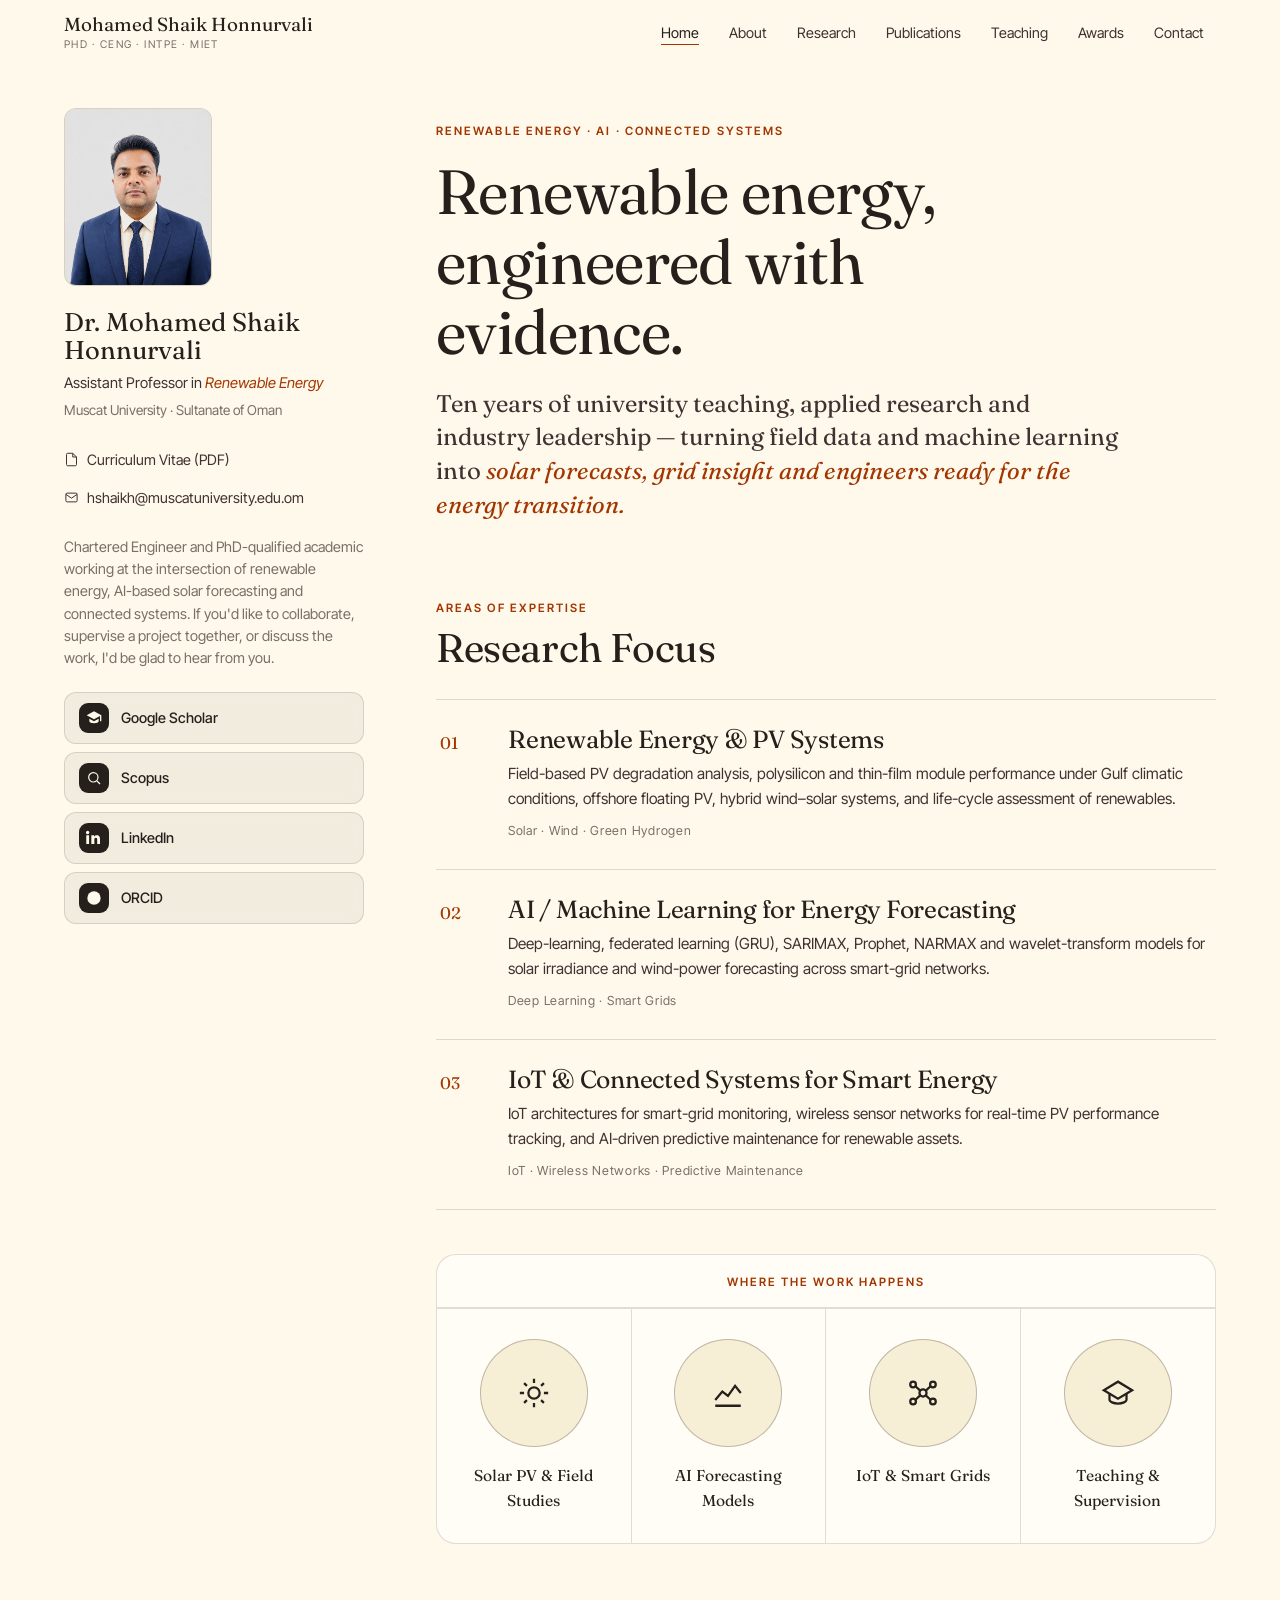
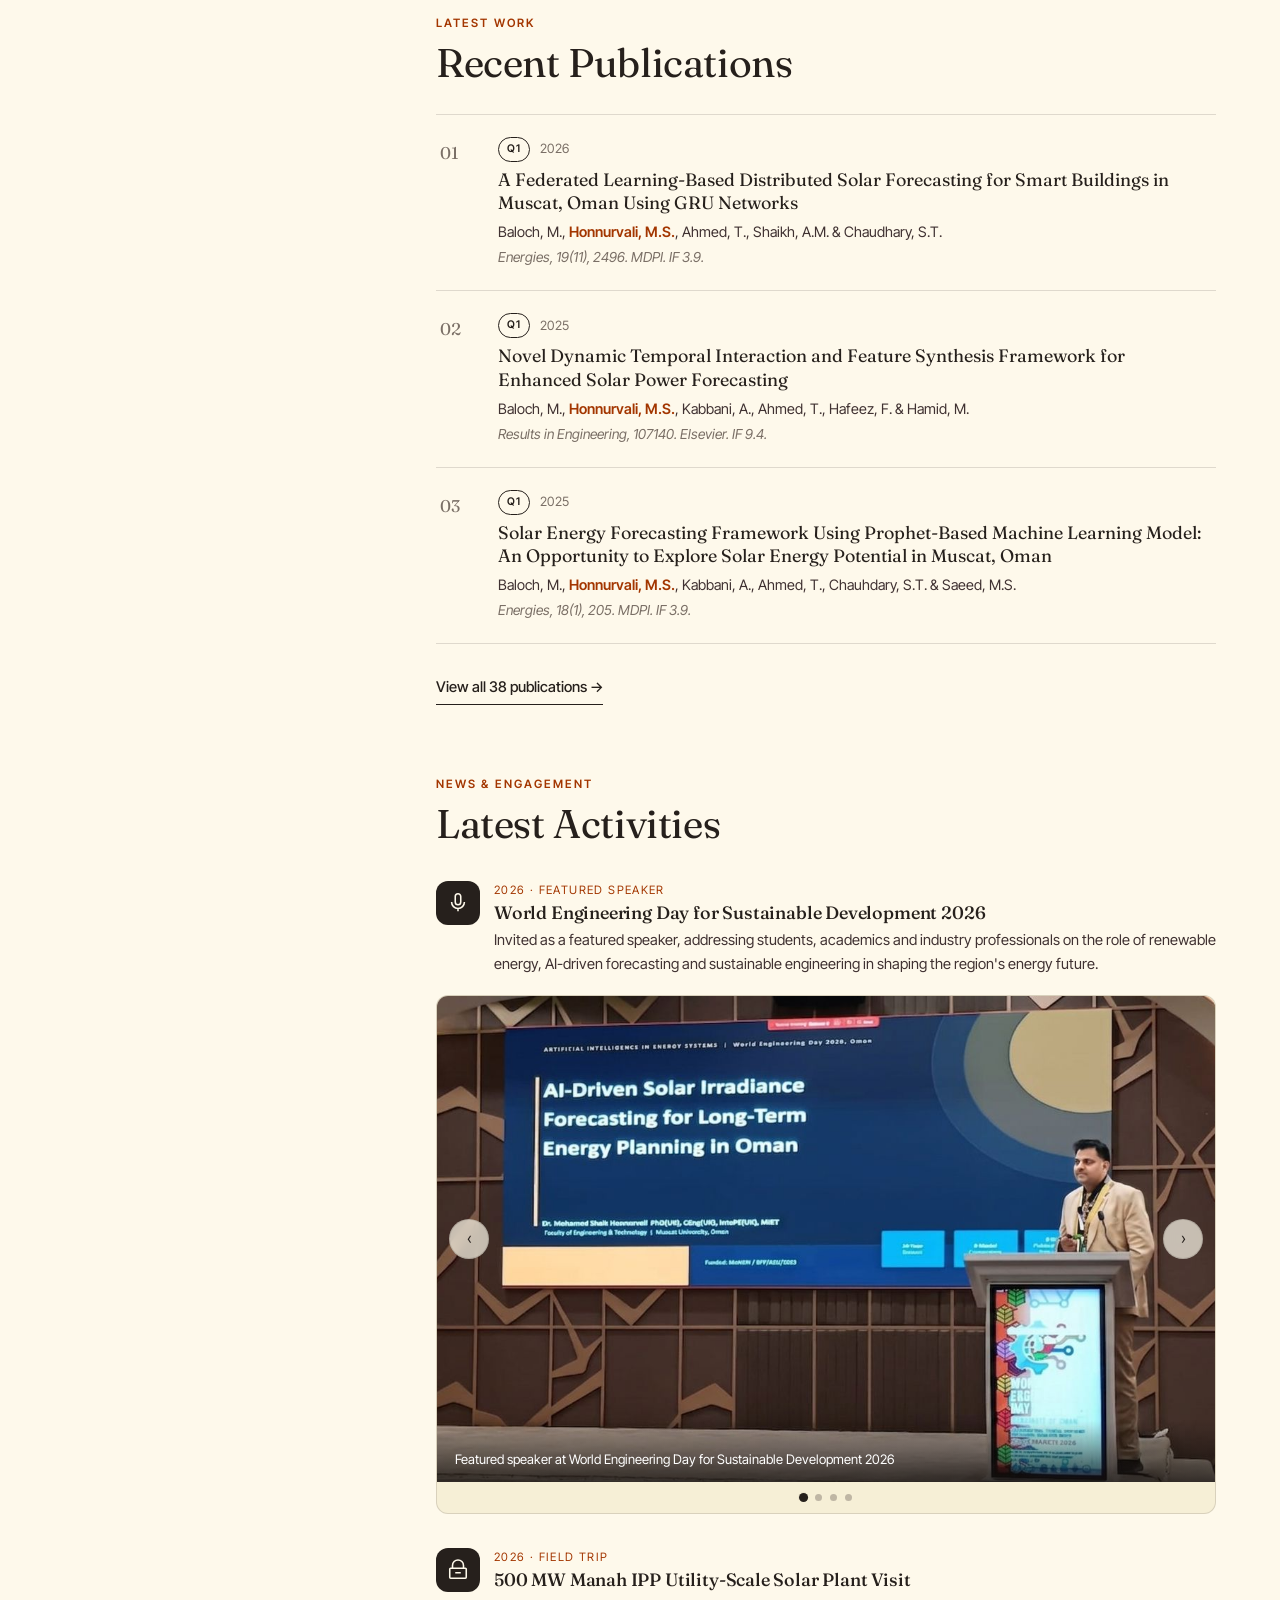
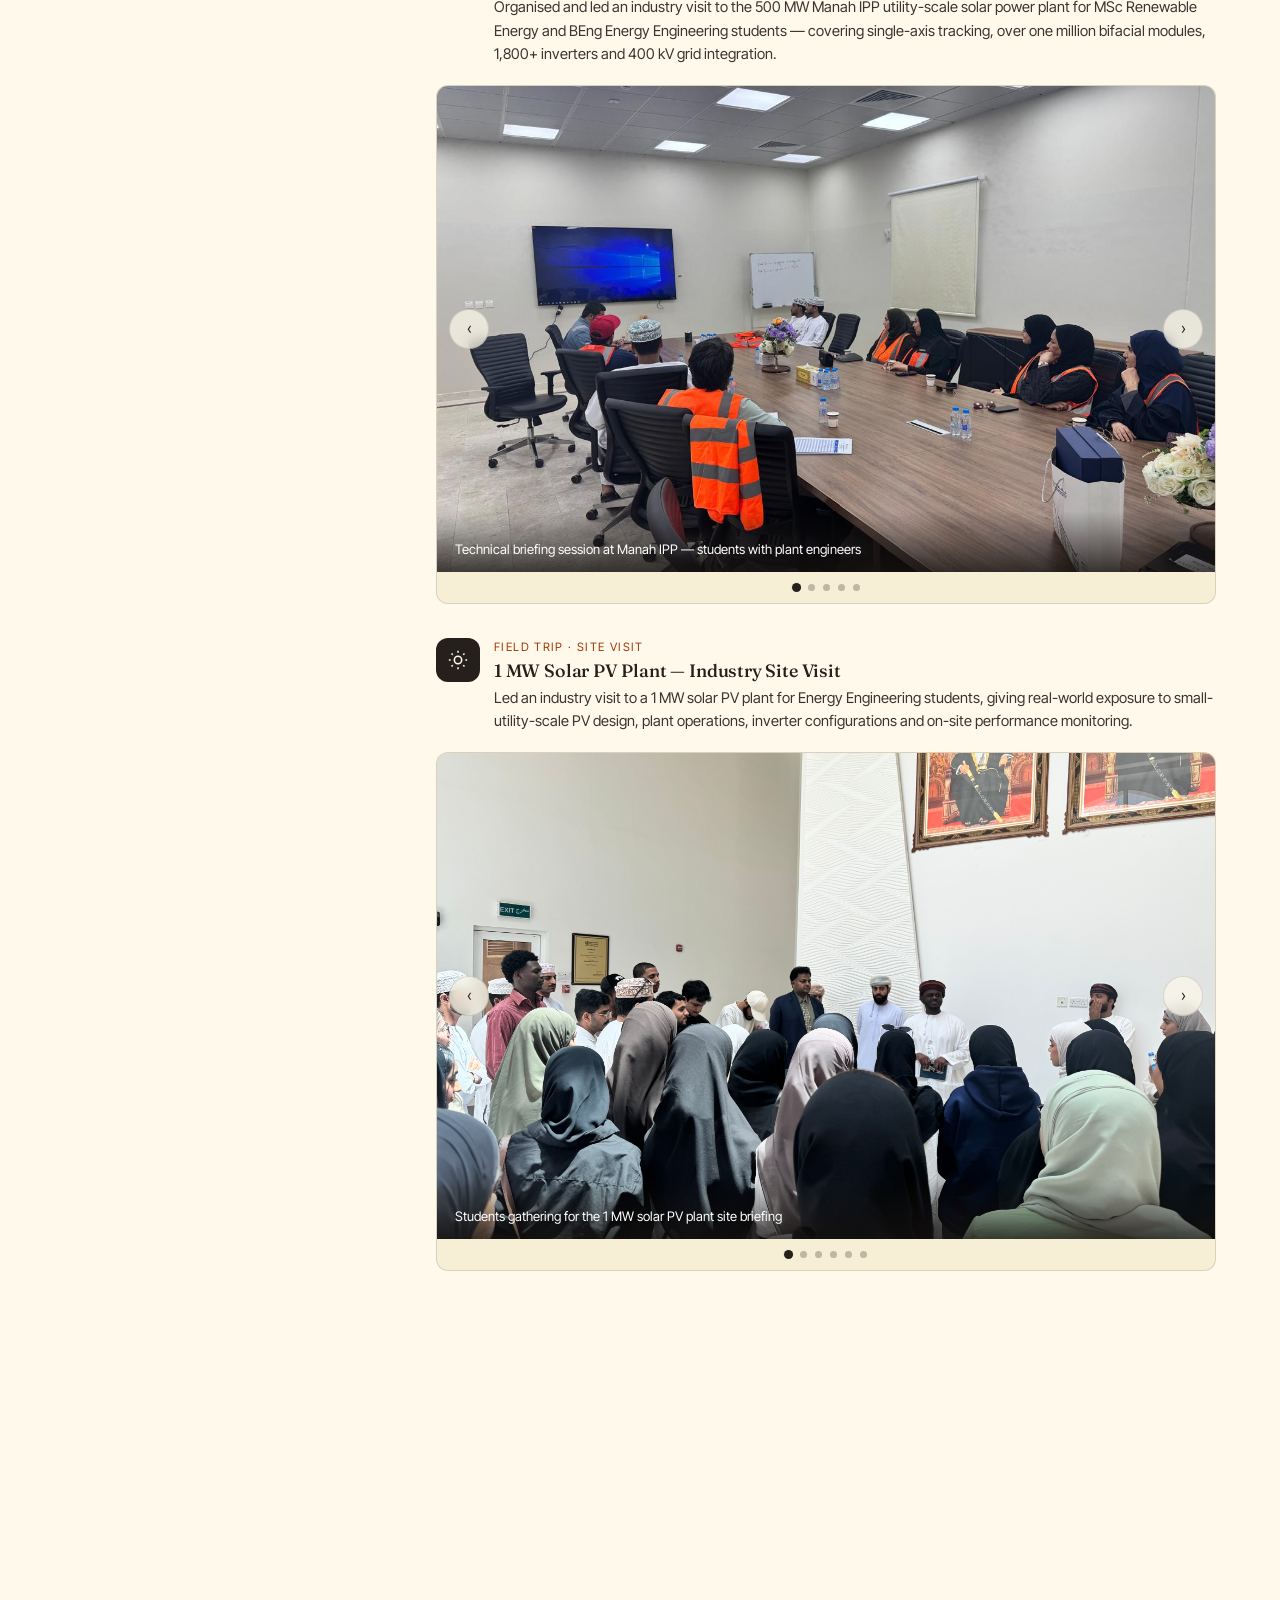
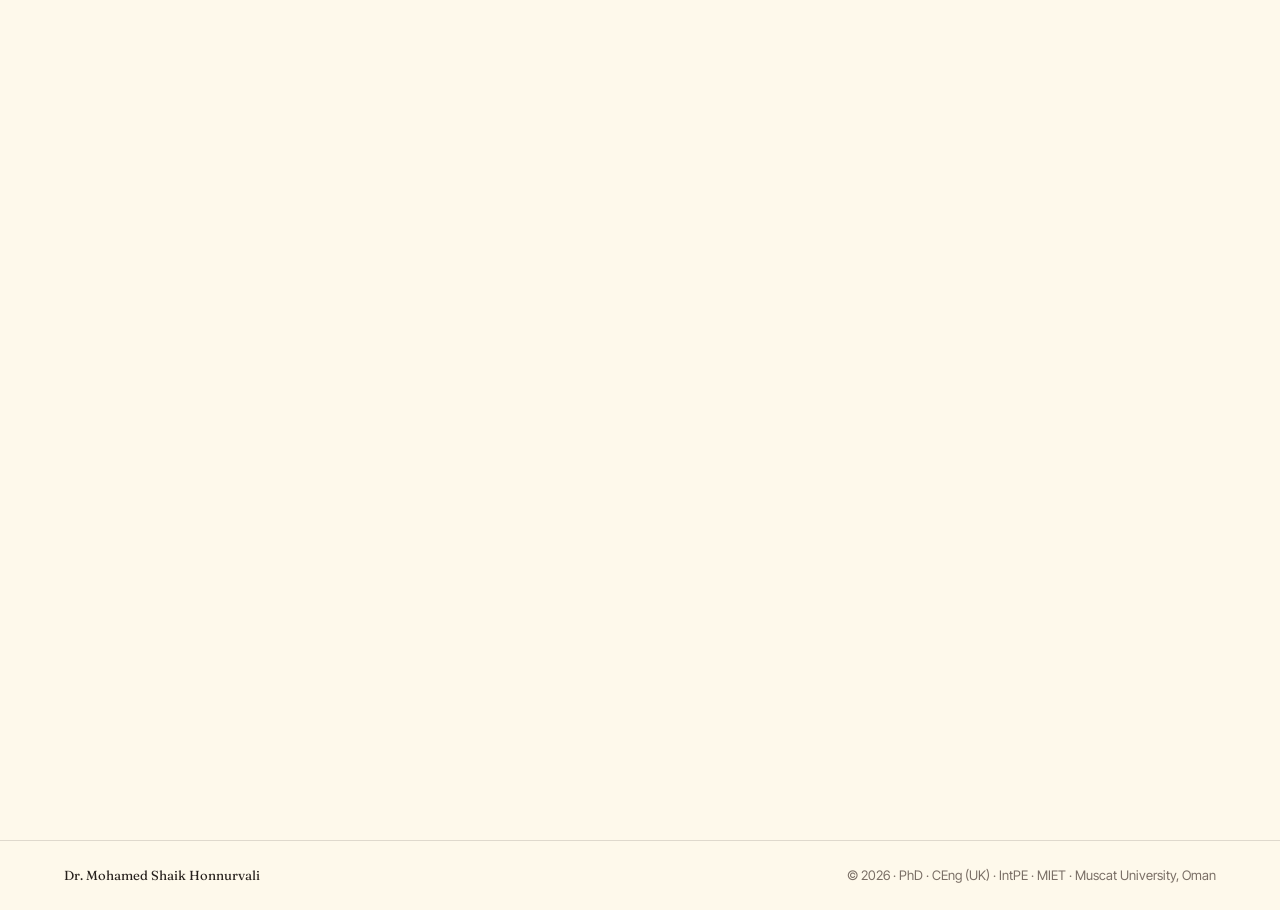
==== commit 38897120: "Redesign site (cream editorial + profile sidebar) and sync with June 2026 CV - New design system: cr" ====
--- a/index.html
+++ b/index.html
@@ -5,135 +5,212 @@
   <meta name="viewport" content="width=device-width, initial-scale=1.0" />
   <title>Dr. Mohamed Shaik Honnurvali | Renewable Energy Researcher</title>
   <meta name="description" content="Academic portfolio of Dr. Mohamed Shaik Honnurvali – PhD, Chartered Engineer (UK), Assistant Professor in Renewable Energy at Muscat University, Oman.">
+  <link rel="preconnect" href="https://fonts.googleapis.com">
+  <link rel="preconnect" href="https://fonts.gstatic.com" crossorigin>
+  <link href="https://fonts.googleapis.com/css2?family=Fraunces:ital,opsz,wght@0,9..144,400;0,9..144,500;1,9..144,400&family=Inter+Tight:ital,wght@0,400;0,500;0,600;1,400&display=swap" rel="stylesheet">
   <link rel="stylesheet" href="css/style.css" />
 </head>
 <body>
 
 <!-- NAVBAR -->
 <nav class="navbar" id="navbar">
-  <div class="container">
-    <div class="nav-inner">
-      <a href="index.html" class="nav-brand">
-        <span class="name">Dr. Mohamed Shaik Honnurvali</span>
-        <span class="title">PhD | CEng | IntPE | MIET</span>
-      </a>
-      <ul class="nav-links" id="navLinks">
-        <li><a href="index.html" class="active">Home</a></li>
-        <li><a href="about.html">About</a></li>
-        <li><a href="research.html">Research</a></li>
-        <li><a href="publications.html">Publications</a></li>
-        <li><a href="teaching.html">Teaching</a></li>
-        <li><a href="awards.html">Awards</a></li>
-        <li><a href="contact.html">Contact</a></li>
-      </ul>
-      <button class="nav-toggle" id="navToggle" aria-label="Toggle navigation">
-        <span></span><span></span><span></span>
-      </button>
-    </div>
+  <div class="nav-inner">
+    <a href="index.html" class="nav-brand">
+      <span class="name">Mohamed Shaik Honnurvali</span>
+      <span class="title">PhD · CEng · IntPE · MIET</span>
+    </a>
+    <ul class="nav-links" id="navLinks">
+      <li><a href="index.html" class="active">Home</a></li>
+      <li><a href="about.html">About</a></li>
+      <li><a href="research.html">Research</a></li>
+      <li><a href="publications.html">Publications</a></li>
+      <li><a href="teaching.html">Teaching</a></li>
+      <li><a href="awards.html">Awards</a></li>
+      <li><a href="contact.html">Contact</a></li>
+    </ul>
+    <button class="nav-toggle" id="navToggle" aria-label="Toggle navigation">
+      <span></span><span></span><span></span>
+    </button>
   </div>
 </nav>
 
-<!-- HERO -->
-<section class="hero">
-  <div class="container">
-    <div class="hero-content">
-      <div class="hero-text">
-        <div class="hero-badge">
-          <span>&#127774;</span> Assistant Professor in Renewable Energy
-        </div>
-        <h1 class="hero-name">Dr. Mohamed Shaik<br>Honnurvali</h1>
-        <p class="hero-credentials">PhD &nbsp;|&nbsp; CEng (Engineering Council, UK) &nbsp;|&nbsp; IntPE &nbsp;|&nbsp; MIET</p>
-        <p class="hero-role">Muscat University &nbsp;&bull;&nbsp; Sultanate of Oman</p>
-        <p class="hero-location">
-          <svg width="14" height="14" viewBox="0 0 24 24" fill="none" stroke="currentColor" stroke-width="2"><path d="M21 10c0 7-9 13-9 13s-9-6-9-13a9 9 0 0 1 18 0z"/><circle cx="12" cy="10" r="3"/></svg>
-          Muscat, Sultanate of Oman
-        </p>
-        <p class="hero-summary">
-          Chartered Engineer (UK) and PhD-qualified academic with 10+ years of combined university teaching, applied research, and industry leadership in renewable energy, AI/ML-based solar forecasting, wireless communications, and Internet of Medical Things (IoMT).
-        </p>
-        <div class="hero-stats">
-          <div class="stat-item">
-            <span class="stat-number">33</span>
-            <div class="stat-label">Peer-Reviewed<br>Publications</div>
-          </div>
-          <div class="stat-item">
-            <span class="stat-number">12</span>
-            <div class="stat-label">h-index<br>(Google Scholar)</div>
-          </div>
-          <div class="stat-item">
-            <span class="stat-number">600+</span>
-            <div class="stat-label">Total<br>Citations</div>
-          </div>
-          <div class="stat-item">
-            <span class="stat-number">$64k+</span>
-            <div class="stat-label">Research<br>Grants (PI)</div>
-          </div>
-        </div>
-        <div class="hero-actions">
-          <a href="research.html" class="btn btn-primary">
-            <svg width="16" height="16" viewBox="0 0 24 24" fill="none" stroke="currentColor" stroke-width="2"><circle cx="11" cy="11" r="8"/><line x1="21" y1="21" x2="16.65" y2="16.65"/></svg>
-            Explore Research
-          </a>
-          <a href="publications.html" class="btn btn-outline">
-            <svg width="16" height="16" viewBox="0 0 24 24" fill="none" stroke="currentColor" stroke-width="2"><path d="M14 2H6a2 2 0 0 0-2 2v16a2 2 0 0 0 2 2h12a2 2 0 0 0 2-2V8z"/><polyline points="14 2 14 8 20 8"/></svg>
-            Publications
-          </a>
-          <a href="contact.html" class="btn btn-outline">
-            <svg width="16" height="16" viewBox="0 0 24 24" fill="none" stroke="currentColor" stroke-width="2"><path d="M4 4h16c1.1 0 2 .9 2 2v12c0 1.1-.9 2-2 2H4c-1.1 0-2-.9-2-2V6c0-1.1.9-2 2-2z"/><polyline points="22,6 12,13 2,6"/></svg>
-            Contact
-          </a>
-        </div>
-        <div class="social-links">
-          <a href="https://www.linkedin.com/in/honnurvali-mohamed-shaik-58bb0a144" target="_blank" class="social-link">
-            <svg width="14" height="14" viewBox="0 0 24 24" fill="currentColor"><path d="M16 8a6 6 0 0 1 6 6v7h-4v-7a2 2 0 0 0-2-2 2 2 0 0 0-2 2v7h-4v-7a6 6 0 0 1 6-6z"/><rect x="2" y="9" width="4" height="12"/><circle cx="4" cy="4" r="2"/></svg>
-            LinkedIn
-          </a>
-          <a href="https://scholar.google.com/citations?user=fPKjL7wAAAAJ&hl=en" target="_blank" class="social-link">
-            <svg width="14" height="14" viewBox="0 0 24 24" fill="none" stroke="currentColor" stroke-width="2"><circle cx="12" cy="12" r="10"/><path d="M9.09 9a3 3 0 0 1 5.83 1c0 2-3 3-3 3"/><line x1="12" y1="17" x2="12.01" y2="17"/></svg>
-            Google Scholar
-          </a>
-          <a href="https://www.scopus.com/authid/detail.uri?authorId=57219779084" target="_blank" class="social-link">
-            <svg width="14" height="14" viewBox="0 0 24 24" fill="none" stroke="currentColor" stroke-width="2"><path d="M2 3h6a4 4 0 0 1 4 4v14a3 3 0 0 0-3-3H2z"/><path d="M22 3h-6a4 4 0 0 0-4 4v14a3 3 0 0 1 3-3h7z"/></svg>
-            Scopus
-          </a>
-          <a href="mailto:hshaikh@muscatuniversity.edu.om" class="social-link">
-            <svg width="14" height="14" viewBox="0 0 24 24" fill="none" stroke="currentColor" stroke-width="2"><path d="M4 4h16c1.1 0 2 .9 2 2v12c0 1.1-.9 2-2 2H4c-1.1 0-2-.9-2-2V6c0-1.1.9-2 2-2z"/><polyline points="22,6 12,13 2,6"/></svg>
-            Email
-          </a>
-        </div>
-      </div>
-      <div class="hero-photo-wrap">
-        <div class="hero-photo-ring">
-          <div class="hero-photo-inner">
-            <img src="images/profile.png" alt="Dr. Mohamed Shaik Honnurvali"
-              onerror="this.style.display='none'; this.parentElement.querySelector('.photo-initials').style.display='block'">
-            <div class="photo-initials" style="display:none">MSH</div>
-          </div>
-        </div>
-      </div>
+<!-- SHELL: sidebar + main -->
+<div class="shell">
+
+  <!-- PROFILE SIDEBAR -->
+  <aside class="profile">
+    <div class="profile-photo">
+      <img src="images/profile.png" alt="Dr. Mohamed Shaik Honnurvali"
+        onerror="this.style.display='none'; this.parentElement.querySelector('.photo-initials').style.display='flex'">
+      <div class="photo-initials" style="display:none">MSH</div>
     </div>
-  </div>
-</section>
-
-<!-- LATEST ACTIVITIES -->
-<section class="section section-alt">
-  <div class="container">
-    <div class="section-header">
-      <span class="section-label">News &amp; Engagement</span>
-      <h2>Latest Activities</h2>
-      <p>Recent public engagement, industry visits and field exposure with students.</p>
-      <div class="divider"></div>
+    <div class="profile-headline">
+      <div class="profile-name">Dr. Mohamed Shaik Honnurvali</div>
+      <div class="profile-role">Assistant Professor in <em>Renewable Energy</em></div>
+      <div class="profile-inst">Muscat University · Sultanate of Oman</div>
+
+      <div class="profile-quick">
+        <a href="Dr-Mohamed-Shaik-Honnurvali-CV.pdf" target="_blank" rel="noopener">
+          <svg viewBox="0 0 24 24" fill="none" stroke-width="1.6"><path d="M14 2H6a2 2 0 0 0-2 2v16a2 2 0 0 0 2 2h12a2 2 0 0 0 2-2V8z"/><polyline points="14 2 14 8 20 8"/></svg>
+          Curriculum Vitae (PDF)
+        </a>
+        <a href="mailto:hshaikh@muscatuniversity.edu.om">
+          <svg viewBox="0 0 24 24" fill="none" stroke-width="1.6"><rect x="3" y="5" width="18" height="14" rx="2"/><polyline points="3 7 12 13 21 7"/></svg>
+          hshaikh@muscatuniversity.edu.om
+        </a>
+      </div>
     </div>
-    <div style="display:flex; flex-direction:column; gap:20px; max-width:780px; margin:0 auto">
-
-      <!-- Activity 1: Public Engagement / Featured Speaker -->
-      <div class="card" style="opacity:1; transform:none; border-left:5px solid var(--gold)">
-        <div style="display:flex; gap:16px; align-items:flex-start">
-          <div style="font-size:2rem; flex-shrink:0">&#127908;</div>
-          <div>
-            <div style="font-size:0.75rem; font-weight:700; color:var(--gold); letter-spacing:1px; margin-bottom:6px">2026 &bull; FEATURED SPEAKER</div>
-            <h4 style="color:var(--navy); margin-bottom:8px">World Engineering Day for Sustainable Development 2026</h4>
-            <p style="font-size:0.9rem; color:var(--gray-700)">Invited as a featured speaker for World Engineering Day for Sustainable Development 2026, addressing students, academics and industry professionals on the role of renewable energy, AI-driven forecasting and sustainable engineering in shaping the region's energy future.</p>
+
+    <p class="profile-bio">
+      Chartered Engineer and PhD-qualified academic working at the intersection of
+      renewable energy, AI-based solar forecasting and connected systems. If you'd like
+      to collaborate, supervise a project together, or discuss the work, I'd be glad to hear from you.
+    </p>
+
+    <!-- Academic profile links — black liquid-glass -->
+    <div class="profile-links">
+      <a class="glass-link" href="https://scholar.google.com/citations?user=fPKjL7wAAAAJ&hl=en" target="_blank" rel="noopener">
+        <span class="gi"><svg viewBox="0 0 24 24" fill="currentColor"><path d="M12 2 1 8l11 6 9-4.9V17h2V8zM5 13.2V17c0 1.7 3.1 3 7 3s7-1.3 7-3v-3.8l-7 3.8z"/></svg></span>
+        Google Scholar
+      </a>
+      <a class="glass-link" href="https://www.scopus.com/authid/detail.uri?authorId=57219779084" target="_blank" rel="noopener">
+        <span class="gi"><svg viewBox="0 0 24 24" fill="none" stroke="currentColor" stroke-width="1.8"><circle cx="11" cy="11" r="7"/><line x1="21" y1="21" x2="16.5" y2="16.5"/></svg></span>
+        Scopus
+      </a>
+      <a class="glass-link" href="https://www.linkedin.com/in/honnurvali-mohamed-shaik-58bb0a144" target="_blank" rel="noopener">
+        <span class="gi"><svg viewBox="0 0 24 24" fill="currentColor"><path d="M4.98 3.5A2.5 2.5 0 1 1 0 3.5a2.5 2.5 0 0 1 4.98 0zM.4 8h4.2v13H.4zM8 8h4v1.8h.06c.56-1 1.9-2.1 3.94-2.1 4.2 0 5 2.8 5 6.4V21h-4.2v-6c0-1.4 0-3.3-2-3.3s-2.3 1.6-2.3 3.2V21H8z"/></svg></span>
+        LinkedIn
+      </a>
+      <a class="glass-link" href="https://orcid.org/0000-0002-9402-8500" target="_blank" rel="noopener">
+        <span class="gi"><svg viewBox="0 0 24 24" fill="currentColor"><circle cx="12" cy="12" r="10"/><g fill="#fef9eb"><circle cx="8.7" cy="7.4" r="1.1"/><rect x="7.9" y="9.4" width="1.6" height="7.2"/><path d="M11.5 9.4h3.1c2.2 0 3.6 1.6 3.6 3.6 0 2-1.4 3.6-3.6 3.6h-3.1zm1.6 1.5v4.2h1.4c1.4 0 2.1-.9 2.1-2.1s-.7-2.1-2.1-2.1z"/></g></svg></span>
+        ORCID
+      </a>
+    </div>
+  </aside>
+
+  <!-- MAIN COLUMN -->
+  <main class="main">
+
+    <!-- Thesis / hero -->
+    <section class="thesis">
+      <span class="eyebrow">Renewable Energy · AI · Connected Systems</span>
+      <h1 style="margin-top:14px">Renewable energy, engineered with evidence.</h1>
+      <p class="lede">
+        Ten years of university teaching, applied research and industry leadership —
+        turning field data and machine learning into <em>solar forecasts, grid insight and
+        engineers ready for the energy transition.</em>
+      </p>
+    </section>
+
+    <!-- Research focus (numbered editorial rows) -->
+    <section class="section" data-reveal>
+      <div class="section-head">
+        <span class="eyebrow">Areas of Expertise</span>
+        <h2>Research Focus</h2>
+      </div>
+      <div class="focus-list">
+        <article class="focus-item">
+          <div class="focus-num">01</div>
+          <div>
+            <h3>Renewable Energy &amp; PV Systems</h3>
+            <p>Field-based PV degradation analysis, polysilicon and thin-film module performance under Gulf climatic conditions, offshore floating PV, hybrid wind–solar systems, and life-cycle assessment of renewables.</p>
+            <span class="tagline">Solar · Wind · Green Hydrogen</span>
+          </div>
+        </article>
+        <article class="focus-item">
+          <div class="focus-num">02</div>
+          <div>
+            <h3>AI / Machine Learning for Energy Forecasting</h3>
+            <p>Deep-learning, federated learning (GRU), SARIMAX, Prophet, NARMAX and wavelet-transform models for solar irradiance and wind-power forecasting across smart-grid networks.</p>
+            <span class="tagline">Deep Learning · Smart Grids</span>
+          </div>
+        </article>
+        <article class="focus-item">
+          <div class="focus-num">03</div>
+          <div>
+            <h3>IoT &amp; Connected Systems for Smart Energy</h3>
+            <p>IoT architectures for smart-grid monitoring, wireless sensor networks for real-time PV performance tracking, and AI-driven predictive maintenance for renewable assets.</p>
+            <span class="tagline">IoT · Wireless Networks · Predictive Maintenance</span>
+          </div>
+        </article>
+      </div>
+    </section>
+
+    <!-- Circular thumbs (research domains at a glance) -->
+    <section class="block" data-reveal>
+      <div class="block-head"><span class="eyebrow">Where the work happens</span></div>
+      <div class="circle-row">
+        <div class="circle-item">
+          <div class="circle-thumb"><svg viewBox="0 0 24 24" fill="none" stroke-width="1.6"><circle cx="12" cy="12" r="4"/><path d="M12 2v3M12 19v3M2 12h3M19 12h3M5 5l2 2M17 17l2 2M19 5l-2 2M7 17l-2 2"/></svg></div>
+          <div class="label">Solar PV &amp; Field Studies</div>
+        </div>
+        <div class="circle-item">
+          <div class="circle-thumb"><svg viewBox="0 0 24 24" fill="none" stroke-width="1.6"><path d="M3 17l5-6 4 3 5-7 4 5"/><path d="M3 21h18"/></svg></div>
+          <div class="label">AI Forecasting Models</div>
+        </div>
+        <div class="circle-item">
+          <div class="circle-thumb"><svg viewBox="0 0 24 24" fill="none" stroke-width="1.6"><circle cx="12" cy="12" r="2.5"/><circle cx="5" cy="6" r="2"/><circle cx="19" cy="6" r="2"/><circle cx="5" cy="18" r="2"/><circle cx="19" cy="18" r="2"/><path d="M6.7 7.2 10.2 10.5M17.3 7.2 13.8 10.5M6.7 16.8 10.2 13.5M17.3 16.8 13.8 13.5"/></svg></div>
+          <div class="label">IoT &amp; Smart Grids</div>
+        </div>
+        <div class="circle-item">
+          <div class="circle-thumb"><svg viewBox="0 0 24 24" fill="none" stroke-width="1.6"><path d="M22 10 12 4 2 10l10 6z"/><path d="M6 12v5c0 1 2.7 2.5 6 2.5s6-1.5 6-2.5v-5"/></svg></div>
+          <div class="label">Teaching &amp; Supervision</div>
+        </div>
+      </div>
+    </section>
+
+    <!-- Recent publications -->
+    <section class="section" data-reveal>
+      <div class="section-head">
+        <span class="eyebrow">Latest Work</span>
+        <h2>Recent Publications</h2>
+      </div>
+      <div class="pub-list">
+        <article class="pub-item">
+          <div class="pub-index">01</div>
+          <div>
+            <div class="pub-meta"><span class="pub-badge">Q1</span><span class="pub-year">2026</span></div>
+            <div class="pub-title"><a href="https://doi.org/10.3390/en19112496" target="_blank" rel="noopener">A Federated Learning-Based Distributed Solar Forecasting for Smart Buildings in Muscat, Oman Using GRU Networks</a></div>
+            <div class="pub-authors">Baloch, M., <span class="pub-highlight">Honnurvali, M.S.</span>, Ahmed, T., Shaikh, A.M. &amp; Chaudhary, S.T.</div>
+            <div class="pub-journal">Energies, 19(11), 2496. MDPI. IF 3.9.</div>
+          </div>
+        </article>
+        <article class="pub-item">
+          <div class="pub-index">02</div>
+          <div>
+            <div class="pub-meta"><span class="pub-badge">Q1</span><span class="pub-year">2025</span></div>
+            <div class="pub-title"><a href="https://doi.org/10.1016/j.rineng.2025.107140" target="_blank" rel="noopener">Novel Dynamic Temporal Interaction and Feature Synthesis Framework for Enhanced Solar Power Forecasting</a></div>
+            <div class="pub-authors">Baloch, M., <span class="pub-highlight">Honnurvali, M.S.</span>, Kabbani, A., Ahmed, T., Hafeez, F. &amp; Hamid, M.</div>
+            <div class="pub-journal">Results in Engineering, 107140. Elsevier. IF 9.4.</div>
+          </div>
+        </article>
+        <article class="pub-item">
+          <div class="pub-index">03</div>
+          <div>
+            <div class="pub-meta"><span class="pub-badge">Q1</span><span class="pub-year">2025</span></div>
+            <div class="pub-title"><a href="https://doi.org/10.3390/en18010205" target="_blank" rel="noopener">Solar Energy Forecasting Framework Using Prophet-Based Machine Learning Model: An Opportunity to Explore Solar Energy Potential in Muscat, Oman</a></div>
+            <div class="pub-authors">Baloch, M., <span class="pub-highlight">Honnurvali, M.S.</span>, Kabbani, A., Ahmed, T., Chauhdary, S.T. &amp; Saeed, M.S.</div>
+            <div class="pub-journal">Energies, 18(1), 205. MDPI. IF 3.9.</div>
+          </div>
+        </article>
+      </div>
+      <div style="margin-top:28px"><a href="publications.html" class="btn btn-text">View all 38 publications →</a></div>
+    </section>
+
+    <!-- Latest activities with carousels -->
+    <section class="section" data-reveal>
+      <div class="section-head">
+        <span class="eyebrow">News &amp; Engagement</span>
+        <h2>Latest Activities</h2>
+      </div>
+
+      <div class="activity">
+        <div class="activity-head">
+          <div class="activity-icon"><svg viewBox="0 0 24 24" fill="none" stroke="currentColor" stroke-width="1.7"><path d="M12 2a3 3 0 0 0-3 3v6a3 3 0 0 0 6 0V5a3 3 0 0 0-3-3z"/><path d="M5 11a7 7 0 0 0 14 0M12 18v3"/></svg></div>
+          <div>
+            <div class="activity-kicker">2026 · Featured Speaker</div>
+            <h4>World Engineering Day for Sustainable Development 2026</h4>
+            <p>Invited as a featured speaker, addressing students, academics and industry professionals on the role of renewable energy, AI-driven forecasting and sustainable engineering in shaping the region's energy future.</p>
           </div>
         </div>
         <div class="site-carousel" id="carousel-speaker">
@@ -158,8 +235,8 @@
                 </div>
               </div>
             </div>
-            <button class="carousel-btn prev" onclick="carouselMove('carousel-speaker',-1)" aria-label="Previous">&#10094;</button>
-            <button class="carousel-btn next" onclick="carouselMove('carousel-speaker',1)" aria-label="Next">&#10095;</button>
+            <button class="carousel-btn prev" onclick="carouselMove('carousel-speaker',-1)" aria-label="Previous">‹</button>
+            <button class="carousel-btn next" onclick="carouselMove('carousel-speaker',1)" aria-label="Next">›</button>
           </div>
           <div class="carousel-footer">
             <button class="carousel-dot active" onclick="carouselGo('carousel-speaker',0)" aria-label="Slide 1"></button>
@@ -170,14 +247,13 @@
         </div>
       </div>
 
-      <!-- Activity 2: 500 MW Manah IPP Solar Plant -->
-      <div class="card" style="opacity:1; transform:none; border-left:5px solid var(--gold)">
-        <div style="display:flex; gap:16px; align-items:flex-start">
-          <div style="font-size:2rem; flex-shrink:0">&#127981;</div>
-          <div>
-            <div style="font-size:0.75rem; font-weight:700; color:var(--gold); letter-spacing:1px; margin-bottom:6px">2026 &bull; FIELD TRIP</div>
-            <h4 style="color:var(--navy); margin-bottom:8px">500 MW Manah IPP Utility-Scale Solar Plant Visit</h4>
-            <p style="font-size:0.9rem; color:var(--gray-700)">Organised and led an industry visit to the 500 MW Manah IPP utility-scale solar power plant in Oman for MSc Renewable Energy and BEng Energy Engineering students &mdash; covering single-axis tracking design, over one million bifacial PV modules, 1,800+ inverters and integration with the 400 kV national grid.</p>
+      <div class="activity">
+        <div class="activity-head">
+          <div class="activity-icon"><svg viewBox="0 0 24 24" fill="none" stroke="currentColor" stroke-width="1.7"><rect x="3" y="10" width="18" height="11" rx="1"/><path d="M6 10V7a6 6 0 0 1 12 0v3M9 15h6"/></svg></div>
+          <div>
+            <div class="activity-kicker">2026 · Field Trip</div>
+            <h4>500 MW Manah IPP Utility-Scale Solar Plant Visit</h4>
+            <p>Organised and led an industry visit to the 500 MW Manah IPP utility-scale solar power plant for MSc Renewable Energy and BEng Energy Engineering students — covering single-axis tracking, over one million bifacial modules, 1,800+ inverters and 400 kV grid integration.</p>
           </div>
         </div>
         <div class="site-carousel" id="carousel-home-500mw">
@@ -186,7 +262,7 @@
               <div class="carousel-track">
                 <div class="carousel-slide">
                   <img src="industry%20site%20visit/500%20MW%20Manah%20Solar%20Plant/WhatsApp%20Image%202026-05-07%20at%2010.58.11%20AM.jpeg" alt="Briefing session at 500 MW Manah IPP with plant engineers">
-                  <div class="carousel-caption">Technical briefing session at Manah IPP &mdash; students with plant engineers</div>
+                  <div class="carousel-caption">Technical briefing session at Manah IPP — students with plant engineers</div>
                 </div>
                 <div class="carousel-slide">
                   <img src="industry%20site%20visit/500%20MW%20Manah%20Solar%20Plant/WhatsApp%20Image%202026-05-07%20at%2010.58.11%20AM%20(1).jpeg" alt="Students at 500 MW Manah IPP Solar Plant">
@@ -206,8 +282,8 @@
                 </div>
               </div>
             </div>
-            <button class="carousel-btn prev" onclick="carouselMove('carousel-home-500mw',-1)" aria-label="Previous">&#10094;</button>
-            <button class="carousel-btn next" onclick="carouselMove('carousel-home-500mw',1)" aria-label="Next">&#10095;</button>
+            <button class="carousel-btn prev" onclick="carouselMove('carousel-home-500mw',-1)" aria-label="Previous">‹</button>
+            <button class="carousel-btn next" onclick="carouselMove('carousel-home-500mw',1)" aria-label="Next">›</button>
           </div>
           <div class="carousel-footer">
             <button class="carousel-dot active" onclick="carouselGo('carousel-home-500mw',0)" aria-label="Slide 1"></button>
@@ -219,14 +295,13 @@
         </div>
       </div>
 
-      <!-- Activity 3: 1 MW Solar PV Plant -->
-      <div class="card" style="opacity:1; transform:none; border-left:5px solid var(--navy)">
-        <div style="display:flex; gap:16px; align-items:flex-start">
-          <div style="font-size:2rem; flex-shrink:0">&#9728;&#65039;</div>
-          <div>
-            <div style="font-size:0.75rem; font-weight:700; color:var(--gold); letter-spacing:1px; margin-bottom:6px">FIELD TRIP &bull; SITE VISIT</div>
-            <h4 style="color:var(--navy); margin-bottom:8px">1 MW Solar PV Plant &ndash; Industry Site Visit</h4>
-            <p style="font-size:0.9rem; color:var(--gray-700)">Led an industry visit to a 1 MW solar PV plant for Energy Engineering students, providing real-world exposure to small-utility-scale PV system design, plant operations, inverter configurations and on-site performance monitoring.</p>
+      <div class="activity">
+        <div class="activity-head">
+          <div class="activity-icon"><svg viewBox="0 0 24 24" fill="none" stroke="currentColor" stroke-width="1.7"><circle cx="12" cy="12" r="4"/><path d="M12 2v2M12 20v2M2 12h2M20 12h2M4.9 4.9l1.4 1.4M17.7 17.7l1.4 1.4M19.1 4.9l-1.4 1.4M6.3 17.7l-1.4 1.4"/></svg></div>
+          <div>
+            <div class="activity-kicker">Field Trip · Site Visit</div>
+            <h4>1 MW Solar PV Plant — Industry Site Visit</h4>
+            <p>Led an industry visit to a 1 MW solar PV plant for Energy Engineering students, giving real-world exposure to small-utility-scale PV design, plant operations, inverter configurations and on-site performance monitoring.</p>
           </div>
         </div>
         <div class="site-carousel" id="carousel-home-1mw">
@@ -259,8 +334,8 @@
                 </div>
               </div>
             </div>
-            <button class="carousel-btn prev" onclick="carouselMove('carousel-home-1mw',-1)" aria-label="Previous">&#10094;</button>
-            <button class="carousel-btn next" onclick="carouselMove('carousel-home-1mw',1)" aria-label="Next">&#10095;</button>
+            <button class="carousel-btn prev" onclick="carouselMove('carousel-home-1mw',-1)" aria-label="Previous">‹</button>
+            <button class="carousel-btn next" onclick="carouselMove('carousel-home-1mw',1)" aria-label="Next">›</button>
           </div>
           <div class="carousel-footer">
             <button class="carousel-dot active" onclick="carouselGo('carousel-home-1mw',0)" aria-label="Slide 1"></button>
@@ -272,191 +347,91 @@
           </div>
         </div>
       </div>
-
-    </div>
-  </div>
-</section>
-
-<!-- RESEARCH HIGHLIGHTS -->
-<section class="section">
-  <div class="container">
-    <div class="section-header">
-      <span class="section-label">Areas of Expertise</span>
-      <h2>Research Focus</h2>
-      <p>Active research and publication across three interlinked engineering domains.</p>
-      <div class="divider"></div>
-    </div>
-    <div class="grid-2" style="gap:28px">
-      <div class="card">
-        <div class="card-icon">&#9728;&#65039;</div>
-        <h3>Renewable Energy &amp; PV Systems</h3>
-        <p>Field-based PV degradation analysis, polysilicon and thin-film module performance under Gulf climatic conditions, offshore floating PV, hybrid wind-solar systems, and life-cycle assessment of renewables.</p>
-        <span class="tag">&#127774; Solar &bull; Wind &bull; Green Hydrogen</span>
-      </div>
-      <div class="card">
-        <div class="card-icon">&#129302;</div>
-        <h3>AI / Machine Learning for Energy Forecasting</h3>
-        <p>Deep-learning, federated learning (GRU), SARIMAX, Prophet, NARMAX and wavelet-transform models for solar irradiance and wind power forecasting in smart-grid networks.</p>
-        <span class="tag">&#129504; Deep Learning &bull; Smart Grids</span>
-      </div>
-      <div class="card">
-        <div class="card-icon">&#128241;</div>
-        <h3>IoT and Connected Systems for Smart Energy</h3>
-        <p>IoT architectures for smart-grid monitoring and renewable energy management; wireless sensor networks for real-time PV performance tracking; AI-driven IoT applications in energy forecasting and predictive maintenance.</p>
-        <span class="tag">&#128268; IoT &bull; Smart Grids &bull; Connected Systems</span>
-      </div>
-    </div>
-    <div class="text-center mt-32">
-      <a href="research.html" class="btn btn-navy">View All Research &rarr;</a>
-    </div>
-  </div>
-</section>
-
-<!-- KEY METRICS -->
-<section class="section section-alt">
-  <div class="container">
-    <div class="section-header">
-      <span class="section-label">Impact &amp; Profile</span>
-      <h2>Research Metrics</h2>
-      <div class="divider"></div>
-    </div>
-    <div class="metrics-row">
-      <div class="metric-box">
-        <span class="number">33</span>
-        <div class="label">Peer-Reviewed Publications</div>
-      </div>
-      <div class="metric-box">
-        <span class="number">12</span>
-        <div class="label">h-index (Google Scholar)</div>
-      </div>
-      <div class="metric-box">
-        <span class="number">600+</span>
-        <div class="label">Total Citations</div>
-      </div>
-      <div class="metric-box">
-        <span class="number">14</span>
-        <div class="label">i10-index</div>
-      </div>
-    </div>
-    <p class="text-center" style="color:var(--gray-600); font-size:0.85rem; margin-top:16px;">
-      Multiple Q1/Q2 journals: IET Renewable Power Generation, Energies, Results in Engineering, Alexandria Engineering Journal, Wireless Networks, Proceedings of the ICE.
-    </p>
-  </div>
-</section>
-
-<!-- RECENT PUBLICATIONS -->
-<section class="section">
-  <div class="container">
-    <div class="section-header">
-      <span class="section-label">Latest Work</span>
-      <h2>Recent Publications</h2>
-      <div class="divider"></div>
-    </div>
-    <div class="pub-list">
-      <div class="pub-item" style="opacity:1;transform:none">
-        <div class="pub-meta">
-          <span class="pub-number">1</span>
-          <span class="pub-badge badge-q1">Q1</span>
-          <span class="pub-year">2025</span>
-        </div>
-        <div class="pub-title">Novel Dynamic Temporal Interaction and Feature Synthesis Framework for Enhanced Solar Power Forecasting</div>
-        <div class="pub-authors">Baloch, M., <span class="pub-highlight">Honnurvali, M.S.</span>, Kabbani, A., Ahmed, T., Hafeez, F. and Hamid, M.</div>
-        <div class="pub-journal">Results in Engineering, p.107140.</div>
-      </div>
-      <div class="pub-item" style="opacity:1;transform:none">
-        <div class="pub-meta">
-          <span class="pub-number">2</span>
-          <span class="pub-badge badge-q1">Q1</span>
-          <span class="pub-year">2025</span>
-        </div>
-        <div class="pub-title">Solar Energy Forecasting Framework Using Prophet-Based Machine Learning Model: An Opportunity to Explore Solar Energy Potential in Muscat, Oman</div>
-        <div class="pub-authors">Baloch, M., <span class="pub-highlight">Honnurvali, M.S.</span>, Kabbani, A., Ahmed, T., Chauhdary, S.T. and Saeed, M.S.</div>
-        <div class="pub-journal">Energies, 18(1), p.205.</div>
-      </div>
-      <div class="pub-item" style="opacity:1;transform:none">
-        <div class="pub-meta">
-          <span class="pub-number">3</span>
-          <span class="pub-badge badge-q2">Q2</span>
-          <span class="pub-year">2025</span>
-        </div>
-        <div class="pub-title">The Internet of Medical Things (IoMT): Opportunities and Challenges</div>
-        <div class="pub-authors">El-Saleh, A.A., Sheikh, A.M., Albreem, M.A.M. and <span class="pub-highlight">Honnurvali, M.S.</span></div>
-        <div class="pub-journal">Wireless Networks, pp.1–18.</div>
-      </div>
-    </div>
-    <div class="text-center mt-32">
-      <a href="publications.html" class="btn btn-navy">View All 33 Publications &rarr;</a>
-    </div>
-  </div>
-</section>
-
-<!-- CURRENT POSITION -->
-<section class="section section-alt">
-  <div class="container">
-    <div class="section-header">
-      <span class="section-label">Current Role</span>
-      <h2>Academic Position</h2>
-      <div class="divider"></div>
-    </div>
-    <div class="card" style="max-width:700px; margin:0 auto; opacity:1; transform:none">
-      <div style="display:flex; gap:20px; align-items:flex-start">
-        <div style="width:56px; height:56px; border-radius:12px; background:linear-gradient(135deg,var(--navy-dark),var(--navy)); display:flex; align-items:center; justify-content:center; font-size:1.8rem; flex-shrink:0">&#127979;</div>
-        <div>
-          <h3 style="margin-bottom:6px">Assistant Professor in Renewable Energy</h3>
-          <p style="color:var(--gold); font-weight:700; font-size:0.9rem; margin-bottom:4px">Muscat University &mdash; 2023 to Present</p>
-          <p style="color:var(--gray-600); font-size:0.9rem; margin-bottom:16px">Faculty of Engineering and Technology, Sultanate of Oman</p>
-          <p style="font-size:0.92rem">Delivering undergraduate and MSc courses across the Energy Engineering programme. Chair of BEng Energy Engineering Programme Review Convener for OAAA/ABET accreditation. Principal Investigator on a USD 14,000 AI-enabled smart micro weather station seed grant (under review).</p>
-          <div style="margin-top:16px; display:flex; gap:8px; flex-wrap:wrap">
-            <span class="competency-tag">Energy Technologies</span>
-            <span class="competency-tag">Renewable Energy</span>
-            <span class="competency-tag">MSc Supervision</span>
-            <span class="competency-tag">ABET Accreditation</span>
-          </div>
-        </div>
-      </div>
-    </div>
-  </div>
-</section>
+    </section>
+
+    <!-- Numbered accordion: current role & collaboration -->
+    <section class="block" data-reveal>
+      <div class="block-head"><span class="eyebrow">Frequently asked</span></div>
+      <div class="block-body">
+        <div class="accordion">
+          <div class="acc-item">
+            <button class="acc-trigger" aria-expanded="false">
+              <span class="acc-num">01</span>
+              <span class="acc-label">What is your current role?</span>
+              <span class="acc-chev"><svg viewBox="0 0 24 24" fill="none" stroke-width="2"><polyline points="6 9 12 15 18 9"/></svg></span>
+            </button>
+            <div class="acc-panel"><div class="acc-panel-inner">
+              Assistant Professor in Renewable Energy at Muscat University (2023–present), Faculty of Engineering and Technology. I am Programme Coordinator and Chair of the Curriculum Review Committee for BEng Energy Engineering, drive the ABET and OAAA (Standard 6) accreditation work, and serve as External Examiner at Sultan Qaboos University and the University of Buraimi.
+            </div></div>
+          </div>
+          <div class="acc-item">
+            <button class="acc-trigger" aria-expanded="false">
+              <span class="acc-num">02</span>
+              <span class="acc-label">What are you researching now?</span>
+              <span class="acc-chev"><svg viewBox="0 0 24 24" fill="none" stroke-width="2"><polyline points="6 9 12 15 18 9"/></svg></span>
+            </button>
+            <div class="acc-panel"><div class="acc-panel-inner">
+              AI-based solar and wind forecasting, PV performance under Gulf climatic conditions, and IoT-driven smart-grid monitoring. I am Principal Investigator on the USD 14,000 AI-based smart weather-station SEED grant, Co-PI on a USD 14,000 SMR–SOFC low-carbon hydrogen SEED grant, and Co-PI on a USD 50,000 TRC deep-learning solar-forecasting grant.
+            </div></div>
+          </div>
+          <div class="acc-item">
+            <button class="acc-trigger" aria-expanded="false">
+              <span class="acc-num">03</span>
+              <span class="acc-label">Do you supervise students?</span>
+              <span class="acc-chev"><svg viewBox="0 0 24 24" fill="none" stroke-width="2"><polyline points="6 9 12 15 18 9"/></svg></span>
+            </button>
+            <div class="acc-panel"><div class="acc-panel-inner">
+              Yes — I supervise MSc Renewable Energy and BEng Energy Engineering projects, including AI net-load forecasting and PV hosting-capacity studies. Prospective students are welcome to get in touch.
+            </div></div>
+          </div>
+          <div class="acc-item">
+            <button class="acc-trigger" aria-expanded="false">
+              <span class="acc-num">04</span>
+              <span class="acc-label">How can we collaborate?</span>
+              <span class="acc-chev"><svg viewBox="0 0 24 24" fill="none" stroke-width="2"><polyline points="6 9 12 15 18 9"/></svg></span>
+            </button>
+            <div class="acc-panel"><div class="acc-panel-inner">
+              I welcome joint research, industry partnerships and guest lectures on renewable energy and applied machine learning. The fastest route is email — see the contact card below.
+            </div></div>
+          </div>
+        </div>
+      </div>
+    </section>
+
+    <!-- Contact card -->
+    <section class="block contact-card" data-reveal>
+      <div class="block-head"><span class="eyebrow">Get in touch</span></div>
+      <div class="block-body">
+        <h2>Let's work together</h2>
+        <p class="contact-lede">
+          Email <a href="mailto:hshaikh@muscatuniversity.edu.om">hshaikh@muscatuniversity.edu.om</a>
+          for collaborations, supervision or speaking. I read every message.
+        </p>
+        <div class="contact-actions">
+          <a href="mailto:hshaikh@muscatuniversity.edu.om" class="btn btn-primary">
+            <svg viewBox="0 0 24 24" fill="none" stroke="currentColor" stroke-width="1.8"><rect x="3" y="5" width="18" height="14" rx="2"/><polyline points="3 7 12 13 21 7"/></svg>
+            Email me
+          </a>
+          <a href="contact.html" class="btn btn-ghost">All contact details</a>
+        </div>
+        <div class="contact-note">
+          <div class="avatar">
+            <img src="images/profile.png" alt="Dr. Mohamed Shaik Honnurvali"
+              onerror="this.style.display='none'">
+          </div>
+          <p>I'm a Chartered Engineer (UK) and PhD academic based in Muscat, working across renewable energy, AI forecasting and connected systems — with a decade split between the university and industry.</p>
+        </div>
+      </div>
+    </section>
+
+  </main>
+</div>
 
 <!-- FOOTER -->
 <footer class="footer">
-  <div class="container">
-    <div class="footer-grid">
-      <div class="footer-brand">
-        <div class="footer-name">Dr. Mohamed Shaik Honnurvali</div>
-        <div class="footer-tagline">PhD | CEng (UK) | IntPE | MIET<br>Assistant Professor in Renewable Energy, Muscat University, Oman</div>
-        <div class="footer-social">
-          <a href="https://www.linkedin.com/in/honnurvali-mohamed-shaik-58bb0a144" target="_blank" title="LinkedIn">in</a>
-          <a href="https://scholar.google.com/citations?user=fPKjL7wAAAAJ&hl=en" target="_blank" title="Google Scholar">GS</a>
-          <a href="https://www.scopus.com/authid/detail.uri?authorId=57219779084" target="_blank" title="Scopus">Sc</a>
-          <a href="mailto:hshaikh@muscatuniversity.edu.om" title="Email">@</a>
-        </div>
-      </div>
-      <div class="footer-col">
-        <h4>Navigation</h4>
-        <ul>
-          <li><a href="index.html">Home</a></li>
-          <li><a href="about.html">About</a></li>
-          <li><a href="research.html">Research</a></li>
-          <li><a href="publications.html">Publications</a></li>
-          <li><a href="teaching.html">Teaching</a></li>
-          <li><a href="awards.html">Awards</a></li>
-          <li><a href="contact.html">Contact</a></li>
-        </ul>
-      </div>
-      <div class="footer-col">
-        <h4>Contact</h4>
-        <ul>
-          <li><a href="mailto:hshaikh@muscatuniversity.edu.om">hshaikh@muscatuniversity.edu.om</a></li>
-          <li><a href="tel:+96896538415">+968 9653 8415</a></li>
-          <li style="color:rgba(255,255,255,0.55); font-size:0.82rem; margin-top:8px;">Muscat University<br>Sultanate of Oman</li>
-        </ul>
-      </div>
-    </div>
-    <div class="footer-bottom">
-      <p>&copy; 2026 Dr. Mohamed Shaik Honnurvali. All rights reserved.</p>
-      <p>Built with <span class="gold">&#10084;</span> for academic excellence.</p>
-    </div>
+  <div class="footer-inner">
+    <span class="brand">Dr. Mohamed Shaik Honnurvali</span>
+    <span>© 2026 · PhD · CEng (UK) · IntPE · MIET · Muscat University, Oman</span>
   </div>
 </footer>
 
--- a/css/style.css
+++ b/css/style.css
@@ -1,788 +1,666 @@
-/* ===== CSS VARIABLES ===== */
+/* =====================================================================
+   Dr. Mohamed Shaik Honnurvali — Academic Portfolio
+   Design system: cream editorial canvas (ref: Style 1 / Spots) applied to
+   an academic profile-sidebar arrangement (ref: Style 2 / Manser).
+   Palette: cream + ink/brown, with a restrained terracotta accent.
+   Interactive icons/buttons are black with a Liquid-Glass surface.
+   ===================================================================== */
+
+/* ===== TOKENS ===== */
 :root {
-  --navy: #1e3a6e;
-  --navy-dark: #0d1b3e;
-  --navy-light: #2d5499;
-  --gold: #c9a227;
-  --gold-light: #e8c547;
-  --gold-pale: #fdf6dc;
-  --white: #ffffff;
-  --gray-50: #f8fafc;
-  --gray-100: #f1f5f9;
-  --gray-200: #e2e8f0;
-  --gray-300: #cbd5e1;
-  --gray-400: #94a3b8;
-  --gray-600: #475569;
-  --gray-700: #334155;
-  --gray-800: #1e293b;
-  --text: #1a202c;
-  --shadow-sm: 0 1px 3px rgba(0,0,0,0.08);
-  --shadow-md: 0 4px 12px rgba(0,0,0,0.08);
-  --shadow-lg: 0 12px 32px rgba(0,0,0,0.12);
-  --radius-sm: 8px;
-  --radius: 14px;
-  --radius-lg: 20px;
-  --transition: 0.3s ease;
-  --nav-height: 70px;
-}
-
-/* ===== RESET & BASE ===== */
+  /* surfaces */
+  --cream:       #fef9eb;   /* page canvas */
+  --cream-deep:  #f6efd6;   /* alt band / hover fill */
+  --paper:       #fffdf5;   /* raised cards */
+
+  /* ink */
+  --ink:         #26201c;   /* headings / "black" */
+  --ink-2:       #403232;   /* body brown */
+  --ink-soft:    #7a6f66;   /* muted captions */
+  --ink-faint:   #a89e93;   /* dividers-on-text, placeholders */
+
+  /* accent (used sparingly — eyebrows, emphasis, active) */
+  --rust:        #a33600;
+  --rust-soft:   #c0692f;
+
+  /* hairlines */
+  --line:        rgba(64, 50, 50, 0.16);
+  --line-strong: rgba(64, 50, 50, 0.30);
+
+  /* glass (black liquid-glass on cream) */
+  --glass-fill:  rgba(38, 32, 28, 0.06);
+  --glass-brd:   rgba(38, 32, 28, 0.14);
+  --glass-ink:   #1c1714;
+
+  /* type */
+  --serif: 'Fraunces', 'Times New Roman', Georgia, serif;
+  --sans:  'Inter Tight', 'Helvetica Neue', Helvetica, Arial, sans-serif;
+
+  /* rhythm */
+  --shell:   1240px;
+  --sidebar: 300px;
+  --gap:     72px;
+  --pad:     clamp(20px, 5vw, 44px);
+
+  --r-1: 6px;
+  --r-2: 12px;
+  --r-3: 20px;
+
+  --ease: cubic-bezier(0.65, 0, 0.35, 1);
+  --spring: cubic-bezier(0.34, 1.56, 0.64, 1);
+  --t: 0.3s var(--ease);
+}
+
+/* ===== RESET ===== */
 *, *::before, *::after { box-sizing: border-box; margin: 0; padding: 0; }
 
-html { scroll-behavior: smooth; font-size: 16px; }
+html { scroll-behavior: smooth; -webkit-text-size-adjust: 100%; scroll-padding-top: 84px; }
 
 body {
-  font-family: 'Segoe UI', system-ui, -apple-system, sans-serif;
-  color: var(--text);
-  background: var(--white);
-  line-height: 1.7;
+  font-family: var(--sans);
+  font-size: 17px;
+  line-height: 1.6;
+  color: var(--ink-2);
+  background: var(--cream);
   -webkit-font-smoothing: antialiased;
+  text-rendering: optimizeLegibility;
 }
 
 img { max-width: 100%; display: block; }
 a { color: inherit; text-decoration: none; }
 ul { list-style: none; }
-
-/* ===== TYPOGRAPHY ===== */
-h1, h2, h3, h4, h5 { font-weight: 700; line-height: 1.25; color: var(--navy-dark); }
-h1 { font-size: clamp(2rem, 5vw, 3.2rem); }
-h2 { font-size: clamp(1.5rem, 3vw, 2.2rem); }
-h3 { font-size: clamp(1.1rem, 2vw, 1.4rem); }
-h4 { font-size: 1.05rem; }
-p { color: var(--gray-700); }
-
-/* ===== LAYOUT ===== */
-.container { max-width: 1140px; margin: 0 auto; padding: 0 24px; }
-.section { padding: 80px 0; }
-.section-alt { background: var(--gray-50); }
-
-.section-header { text-align: center; margin-bottom: 56px; }
-.section-header h2 { margin-bottom: 12px; }
-.section-header p { color: var(--gray-600); max-width: 600px; margin: 0 auto; font-size: 1.05rem; }
-.section-label {
+button { font: inherit; color: inherit; cursor: pointer; background: none; border: none; }
+
+::selection { background: var(--ink); color: var(--cream); }
+
+/* ===== TYPE SCALE ===== */
+h1, h2, h3, h4 {
+  font-family: var(--serif);
+  font-weight: 400;
+  color: var(--ink);
+  line-height: 1.12;
+  letter-spacing: -0.01em;
+  font-optical-sizing: auto;
+}
+h1 { font-size: clamp(2.4rem, 5.2vw, 3.9rem); }
+h2 { font-size: clamp(1.7rem, 3.4vw, 2.5rem); }
+h3 { font-size: clamp(1.25rem, 2vw, 1.55rem); }
+h4 { font-size: 1.12rem; font-weight: 500; }
+p  { color: var(--ink-2); }
+
+/* small uppercase eyebrow / label */
+.eyebrow {
   display: inline-block;
-  font-size: 0.75rem;
-  font-weight: 700;
-  letter-spacing: 2px;
+  font-family: var(--sans);
+  font-size: 0.72rem;
+  font-weight: 600;
+  letter-spacing: 0.18em;
   text-transform: uppercase;
-  color: var(--gold);
-  margin-bottom: 10px;
-}
-.divider {
-  width: 60px; height: 4px;
-  background: linear-gradient(90deg, var(--gold), var(--gold-light));
-  border-radius: 2px;
-  margin: 16px auto 0;
-}
-
-/* ===== NAVIGATION ===== */
+  color: var(--rust);
+}
+.muted { color: var(--ink-soft); }
+
+/* ===== TOP NAV ===== */
 .navbar {
-  position: fixed; top: 0; left: 0; right: 0;
-  height: var(--nav-height);
-  background: var(--navy-dark);
-  box-shadow: 0 2px 20px rgba(0,0,0,0.3);
-  z-index: 1000;
-  transition: background var(--transition), box-shadow var(--transition);
-}
-.navbar.scrolled {
-  background: rgba(13, 27, 62, 0.97);
-  backdrop-filter: blur(10px);
-}
+  position: fixed; inset: 0 0 auto 0;
+  z-index: 100;
+  background: color-mix(in srgb, var(--cream) 82%, transparent);
+  backdrop-filter: saturate(1.2) blur(10px);
+  -webkit-backdrop-filter: saturate(1.2) blur(10px);
+  border-bottom: 1px solid transparent;
+  transition: border-color var(--t), background var(--t);
+}
+.navbar.scrolled { border-bottom-color: var(--line); }
 .nav-inner {
+  max-width: var(--shell);
+  margin: 0 auto;
+  padding: 0 var(--pad);
+  height: 66px;
   display: flex; align-items: center; justify-content: space-between;
-  height: 100%;
-}
-.nav-brand {
-  display: flex; flex-direction: column; line-height: 1.2;
-}
-.nav-brand .name {
-  font-size: 1rem; font-weight: 700; color: var(--white); letter-spacing: 0.3px;
-}
-.nav-brand .title {
-  font-size: 0.7rem; color: var(--gold); font-weight: 500; letter-spacing: 0.5px;
-}
-.nav-links { display: flex; align-items: center; gap: 4px; }
+  gap: 24px;
+}
+.nav-brand { display: flex; flex-direction: column; line-height: 1.1; }
+.nav-brand .name { font-family: var(--serif); font-size: 1.18rem; color: var(--ink); }
+.nav-brand .title { font-size: 0.66rem; letter-spacing: 0.14em; text-transform: uppercase; color: var(--ink-soft); margin-top: 3px; }
+
+.nav-links { display: flex; align-items: center; gap: 6px; flex-wrap: wrap; justify-content: flex-end; }
 .nav-links a {
-  color: rgba(255,255,255,0.85);
-  font-size: 0.875rem;
-  font-weight: 500;
-  padding: 6px 14px;
-  border-radius: 6px;
-  transition: all var(--transition);
   position: relative;
-}
-.nav-links a:hover { color: var(--gold); background: rgba(201,162,39,0.1); }
-.nav-links a.active { color: var(--gold); }
-.nav-links a.active::after {
-  content: '';
-  position: absolute; bottom: 0; left: 14px; right: 14px;
-  height: 2px;
-  background: var(--gold);
-  border-radius: 1px;
-}
-.nav-toggle { display: none; flex-direction: column; gap: 5px; cursor: pointer; padding: 4px; }
-.nav-toggle span { width: 24px; height: 2px; background: var(--white); border-radius: 2px; transition: var(--transition); }
-
-/* ===== HERO ===== */
-.hero {
-  min-height: 100vh;
-  background: linear-gradient(135deg, var(--navy-dark) 0%, var(--navy) 50%, #1a4480 100%);
-  display: flex; align-items: center;
+  font-size: 0.9rem;
+  color: var(--ink-2);
+  padding: 7px 12px;
+  border-radius: var(--r-1);
+  transition: color var(--t), background var(--t);
+}
+.nav-links a::after {
+  content: ''; position: absolute; left: 12px; right: 12px; bottom: 3px;
+  height: 1px; background: var(--rust); transform: scaleX(0); transform-origin: left;
+  transition: transform var(--t);
+}
+.nav-links a:hover { color: var(--ink); }
+.nav-links a:hover::after,
+.nav-links a.active::after { transform: scaleX(1); }
+.nav-links a.active { color: var(--ink); }
+
+.nav-toggle { display: none; width: 42px; height: 42px; flex-direction: column; gap: 5px; align-items: center; justify-content: center; }
+.nav-toggle span { display: block; width: 22px; height: 2px; background: var(--ink); transition: transform var(--t), opacity var(--t); }
+
+/* ===== SHELL: sidebar + main ===== */
+.shell {
+  max-width: var(--shell);
+  margin: 0 auto;
+  padding: 108px var(--pad) 0;
+  display: grid;
+  grid-template-columns: var(--sidebar) 1fr;
+  gap: var(--gap);
+  align-items: start;
+}
+
+/* ---- Profile sidebar ---- */
+.profile {
+  position: sticky; top: 100px;
+  display: flex; flex-direction: column;
+  padding-bottom: 40px;
+}
+.profile-photo {
+  width: 148px; height: 178px;
+  border-radius: var(--r-2);
+  overflow: hidden;
+  border: 1px solid var(--line);
+  background: var(--cream-deep);
+  margin-bottom: 22px;
+}
+.profile-photo img { width: 100%; height: 100%; object-fit: cover; }
+.photo-initials {
+  width: 100%; height: 100%;
+  display: flex; align-items: center; justify-content: center;
+  font-family: var(--serif); font-size: 3rem; color: var(--ink-soft);
+}
+.profile-name { font-family: var(--serif); font-size: 1.6rem; color: var(--ink); line-height: 1.1; }
+.profile-role { font-size: 0.92rem; color: var(--ink-2); margin-top: 8px; }
+.profile-role em { color: var(--rust); font-style: italic; }
+.profile-inst { font-size: 0.85rem; color: var(--ink-soft); margin-top: 4px; }
+
+.profile-quick { margin: 20px 0; display: flex; flex-direction: column; gap: 2px; }
+.profile-quick a {
+  display: inline-flex; align-items: center; gap: 8px;
+  font-size: 0.9rem; color: var(--ink-2);
+  padding: 6px 0; width: fit-content;
+  border-bottom: 1px solid transparent;
+  transition: color var(--t), border-color var(--t);
+}
+.profile-quick a:hover { color: var(--ink); border-bottom-color: var(--ink); }
+.profile-quick svg { width: 15px; height: 15px; stroke: currentColor; }
+
+.profile-bio { font-size: 0.9rem; color: var(--ink-soft); line-height: 1.55; margin-bottom: 22px; }
+
+/* academic profile links — black liquid-glass chips */
+.profile-links { display: flex; flex-direction: column; gap: 8px; }
+.glass-link {
+  display: flex; align-items: center; gap: 12px;
+  padding: 10px 14px;
+  border-radius: var(--r-2);
+  font-size: 0.9rem; font-weight: 500; color: var(--ink);
+  border: 1px solid var(--glass-brd);
+  background: var(--glass-fill);
+  backdrop-filter: blur(6px);
+  -webkit-backdrop-filter: blur(6px);
   position: relative; overflow: hidden;
-  padding-top: var(--nav-height);
-}
-.hero::before {
-  content: '';
-  position: absolute; inset: 0;
-  background: url("data:image/svg+xml,%3Csvg width='60' height='60' viewBox='0 0 60 60' xmlns='http://www.w3.org/2000/svg'%3E%3Cg fill='none' fill-rule='evenodd'%3E%3Cg fill='%23ffffff' fill-opacity='0.03'%3E%3Cpath d='M36 34v-4h-2v4h-4v2h4v4h2v-4h4v-2h-4zm0-30V0h-2v4h-4v2h4v4h2V6h4V4h-4zM6 34v-4H4v4H0v2h4v4h2v-4h4v-2H6zM6 4V0H4v4H0v2h4v4h2V6h4V4H6z'/%3E%3C/g%3E%3C/g%3E%3C/svg%3E");
-}
-.hero-content {
-  display: grid;
-  grid-template-columns: 1fr 320px;
-  gap: 60px;
-  align-items: center;
-  position: relative; z-index: 1;
-  padding: 60px 0;
-}
-.hero-text { color: var(--white); }
-.hero-badge {
-  display: inline-flex; align-items: center; gap: 8px;
-  background: rgba(201,162,39,0.15);
-  border: 1px solid rgba(201,162,39,0.4);
-  color: var(--gold-light);
-  font-size: 0.8rem; font-weight: 600; letter-spacing: 1px;
-  padding: 6px 16px; border-radius: 50px;
-  margin-bottom: 20px;
-}
-.hero-name {
-  font-size: clamp(2.2rem, 5vw, 3.5rem);
-  font-weight: 800;
-  color: var(--white);
-  line-height: 1.1;
-  margin-bottom: 10px;
-}
-.hero-credentials {
-  font-size: 1rem;
-  color: var(--gold);
-  font-weight: 600;
-  letter-spacing: 1px;
-  margin-bottom: 16px;
-}
-.hero-role {
-  font-size: 1.1rem;
-  color: rgba(255,255,255,0.8);
-  margin-bottom: 10px;
-}
-.hero-location {
-  font-size: 0.9rem;
-  color: rgba(255,255,255,0.55);
-  display: flex; align-items: center; gap: 6px;
-  margin-bottom: 28px;
-}
-.hero-summary {
-  color: rgba(255,255,255,0.75);
-  font-size: 1rem;
-  max-width: 560px;
-  margin-bottom: 36px;
-  line-height: 1.8;
-}
-.hero-stats {
-  display: flex; gap: 32px; margin-bottom: 36px; flex-wrap: wrap;
-}
-.stat-item { text-align: center; }
-.stat-number {
-  font-size: 2rem; font-weight: 800; color: var(--gold);
-  line-height: 1; display: block;
-}
-.stat-label { font-size: 0.75rem; color: rgba(255,255,255,0.6); margin-top: 4px; }
-.hero-actions { display: flex; gap: 14px; flex-wrap: wrap; }
-
-/* Buttons */
+  transition: transform 0.35s var(--spring), background var(--t), box-shadow var(--t), border-color var(--t);
+}
+.glass-link .gi {
+  width: 30px; height: 30px; flex-shrink: 0;
+  display: grid; place-items: center;
+  border-radius: 9px;
+  background: var(--ink); color: var(--cream);
+}
+.glass-link .gi svg { width: 16px; height: 16px; }
+/* specular sheen for the liquid-glass feel */
+.glass-link::before {
+  content: ''; position: absolute; inset: 0;
+  background: linear-gradient(135deg, rgba(255,255,255,0.55), rgba(255,255,255,0) 42%);
+  opacity: 0; transition: opacity var(--t); pointer-events: none;
+}
+.glass-link:hover {
+  background: rgba(38,32,28,0.10);
+  border-color: var(--glass-ink);
+  box-shadow: 0 8px 22px rgba(38,32,28,0.14), inset 0 1px 0 rgba(255,255,255,0.5);
+  transform: translateY(-2px);
+}
+.glass-link:hover::before { opacity: 1; }
+.glass-link:active { transform: translateY(0) scale(0.98); }
+
+/* ---- Main column ---- */
+.main { min-width: 0; padding-bottom: 40px; }
+
+/* editorial thesis / hero */
+.thesis { padding: 8px 0 8px; }
+.thesis h1 { max-width: 15ch; }
+.thesis .lede {
+  font-family: var(--serif);
+  font-size: clamp(1.15rem, 2vw, 1.5rem);
+  line-height: 1.4; color: var(--ink-2);
+  max-width: 46ch; margin-top: 20px;
+}
+.thesis .lede em { color: var(--rust); font-style: italic; }
+
+/* generic bordered editorial block (ref: Spots) */
+.block {
+  border: 1px solid var(--line);
+  border-radius: var(--r-3);
+  background: var(--paper);
+  margin-top: 44px;
+  overflow: hidden;
+}
+.block-head {
+  padding: 12px var(--pad);
+  border-bottom: 1px solid var(--line);
+  text-align: center;
+}
+.block-body { padding: clamp(28px, 4vw, 52px) var(--pad); }
+.block-title { margin-bottom: 10px; }
+.block-intro { color: var(--ink-soft); max-width: 60ch; }
+
+/* section without a card frame */
+.section { margin-top: 64px; }
+.section-head { margin-bottom: 28px; }
+.section-head h2 { margin-top: 6px; }
+
+/* ===== RESEARCH FOCUS — editorial numbered rows ===== */
+.focus-list { border-top: 1px solid var(--line); }
+.focus-item {
+  display: grid; grid-template-columns: 48px 1fr; gap: 20px;
+  padding: 26px 4px;
+  border-bottom: 1px solid var(--line);
+  transition: background var(--t);
+}
+.focus-item:hover { background: var(--cream-deep); }
+.focus-num { font-family: var(--serif); font-size: 1.05rem; color: var(--rust); padding-top: 4px; }
+.focus-item h3 { margin-bottom: 8px; }
+.focus-item p { font-size: 0.96rem; color: var(--ink-2); }
+.tagline { display: inline-block; margin-top: 10px; font-size: 0.78rem; letter-spacing: 0.06em; color: var(--ink-soft); }
+
+/* ===== CIRCULAR THUMBS (ref: Spots "bespoke journeys") ===== */
+.circle-row {
+  display: grid; grid-template-columns: repeat(4, 1fr);
+  border-top: 1px solid var(--line);
+}
+.circle-item {
+  padding: 30px 16px; text-align: center;
+  border-right: 1px solid var(--line);
+}
+.circle-item:last-child { border-right: none; }
+.circle-thumb {
+  width: 108px; height: 108px; margin: 0 auto 16px;
+  border-radius: 50%; overflow: hidden;
+  border: 1px solid var(--line-strong);
+  background: var(--cream-deep);
+  display: grid; place-items: center;
+}
+.circle-thumb svg { width: 34px; height: 34px; stroke: var(--ink); }
+.circle-item .label { font-family: var(--serif); font-size: 0.98rem; color: var(--ink); }
+
+/* ===== PUBLICATIONS list ===== */
+.pub-list { border-top: 1px solid var(--line); }
+.pub-item {
+  padding: 22px 4px;
+  border-bottom: 1px solid var(--line);
+  display: grid; grid-template-columns: 40px 1fr; gap: 18px;
+}
+.pub-index { font-family: var(--serif); color: var(--ink-soft); padding-top: 2px; }
+.pub-meta { display: flex; align-items: center; gap: 10px; margin-bottom: 6px; }
+.pub-badge {
+  font-size: 0.66rem; font-weight: 600; letter-spacing: 0.08em;
+  padding: 3px 8px; border-radius: 100px;
+  border: 1px solid var(--ink); color: var(--ink);
+}
+.pub-badge.badge-conf { border-color: var(--ink-soft); color: var(--ink-soft); }
+.pub-year { font-size: 0.8rem; color: var(--ink-soft); letter-spacing: 0.04em; }
+.pub-title { font-family: var(--serif); font-size: 1.12rem; color: var(--ink); line-height: 1.3; margin-bottom: 6px; }
+.pub-title a { color: inherit; text-decoration: none; transition: color var(--t); }
+.pub-title a:hover { color: var(--rust); text-decoration: underline; text-underline-offset: 3px; text-decoration-thickness: 1px; }
+.pub-authors { font-size: 0.9rem; color: var(--ink-2); }
+.pub-authors .pub-highlight { color: var(--rust); font-weight: 600; }
+.pub-journal { font-size: 0.86rem; color: var(--ink-soft); font-style: italic; margin-top: 3px; }
+
+/* ===== NUMBERED ACCORDION (ref: Spots FAQ) ===== */
+.accordion { border-top: 1px solid var(--line); }
+.acc-item { border-bottom: 1px solid var(--line); }
+.acc-trigger {
+  width: 100%; text-align: left;
+  display: grid; grid-template-columns: 40px 1fr 32px; align-items: center; gap: 14px;
+  padding: 20px 4px;
+  transition: color var(--t);
+}
+.acc-num { font-size: 0.85rem; color: var(--ink-soft); }
+.acc-label { font-family: var(--serif); font-size: 1.12rem; color: var(--ink); }
+.acc-chev {
+  width: 30px; height: 30px; border-radius: 50%;
+  border: 1px solid var(--glass-brd); background: var(--glass-fill);
+  display: grid; place-items: center; justify-self: end;
+  transition: transform 0.4s var(--spring), background var(--t), border-color var(--t);
+}
+.acc-chev svg { width: 14px; height: 14px; stroke: var(--ink); }
+.acc-trigger:hover .acc-chev { background: var(--ink); border-color: var(--ink); }
+.acc-trigger:hover .acc-chev svg { stroke: var(--cream); }
+.acc-item.open .acc-chev { transform: rotate(180deg); }
+.acc-panel { max-height: 0; overflow: hidden; transition: max-height 0.45s var(--ease); }
+.acc-panel-inner { padding: 0 4px 24px 54px; color: var(--ink-2); font-size: 0.96rem; }
+
+/* ===== ACTIVITY CARDS + CAROUSEL (kept from original, restyled) ===== */
+.activity { margin-top: 34px; }
+.activity:first-of-type { margin-top: 0; }
+.activity-head { display: flex; gap: 14px; align-items: flex-start; margin-bottom: 18px; }
+.activity-icon {
+  width: 44px; height: 44px; flex-shrink: 0;
+  border-radius: var(--r-2); background: var(--ink); color: var(--cream);
+  display: grid; place-items: center;
+}
+.activity-icon svg { width: 22px; height: 22px; }
+.activity-kicker { font-size: 0.72rem; letter-spacing: 0.12em; text-transform: uppercase; color: var(--rust); margin-bottom: 4px; }
+.activity-head h4 { margin-bottom: 6px; }
+.activity-head p { font-size: 0.92rem; color: var(--ink-2); }
+
+.site-carousel { border: 1px solid var(--line); border-radius: var(--r-2); overflow: hidden; background: var(--cream-deep); }
+.carousel-image-area { position: relative; }
+.carousel-track-wrap { overflow: hidden; }
+.carousel-track { display: flex; transition: transform 0.6s var(--ease); }
+.carousel-slide { min-width: 100%; position: relative; }
+.carousel-slide img { width: 100%; aspect-ratio: 16 / 10; object-fit: cover; }
+.carousel-caption {
+  position: absolute; left: 0; right: 0; bottom: 0;
+  padding: 28px 18px 12px; font-size: 0.82rem; color: #fff;
+  background: linear-gradient(to top, rgba(20,16,14,0.78), transparent);
+}
+.carousel-btn {
+  position: absolute; top: 50%; transform: translateY(-50%);
+  width: 40px; height: 40px; border-radius: 50%;
+  background: color-mix(in srgb, var(--cream) 70%, transparent);
+  backdrop-filter: blur(6px);
+  border: 1px solid var(--glass-brd);
+  color: var(--ink); font-size: 1rem;
+  display: grid; place-items: center;
+  transition: background var(--t), transform var(--t);
+}
+.carousel-btn.prev { left: 12px; }
+.carousel-btn.next { right: 12px; }
+.carousel-btn:hover { background: var(--ink); color: var(--cream); }
+.carousel-footer { display: flex; gap: 8px; justify-content: center; padding: 12px; }
+.carousel-dot { width: 7px; height: 7px; border-radius: 50%; background: var(--line-strong); transition: background var(--t), transform var(--t); }
+.carousel-dot.active { background: var(--ink); transform: scale(1.3); }
+
+/* ===== BUTTONS (black liquid-glass) ===== */
 .btn {
-  display: inline-flex; align-items: center; gap: 8px;
-  padding: 13px 28px; border-radius: 8px;
-  font-size: 0.9rem; font-weight: 600;
-  cursor: pointer; border: none;
-  transition: all var(--transition);
-  letter-spacing: 0.3px;
-}
-.btn-primary {
-  background: linear-gradient(135deg, var(--gold), var(--gold-light));
-  color: var(--navy-dark);
-}
-.btn-primary:hover { transform: translateY(-2px); box-shadow: 0 8px 24px rgba(201,162,39,0.35); }
-.btn-outline {
-  background: transparent;
-  border: 2px solid rgba(255,255,255,0.4);
-  color: var(--white);
-}
-.btn-outline:hover { border-color: var(--gold); color: var(--gold); transform: translateY(-2px); }
-.btn-navy {
-  background: var(--navy);
-  color: var(--white);
-}
-.btn-navy:hover { background: var(--navy-light); transform: translateY(-2px); box-shadow: var(--shadow-md); }
-
-/* Hero photo */
-.hero-photo-wrap {
-  display: flex; justify-content: center; align-items: center;
-}
-.hero-photo-ring {
-  width: 280px; height: 280px;
-  border-radius: 50%;
-  padding: 5px;
-  background: linear-gradient(135deg, var(--gold), var(--gold-light), var(--gold));
-  box-shadow: 0 0 60px rgba(201,162,39,0.3);
-  animation: float 4s ease-in-out infinite;
-}
-.hero-photo-inner {
-  width: 100%; height: 100%;
-  border-radius: 50%;
-  overflow: hidden;
-  background: var(--navy);
-  display: flex; align-items: center; justify-content: center;
-  border: 4px solid var(--navy-dark);
-}
-.hero-photo-inner img {
-  width: 100%; height: 100%; object-fit: cover;
-}
-.photo-initials {
-  font-size: 4rem; font-weight: 800;
-  color: var(--gold);
-  letter-spacing: -2px;
-  font-family: 'Segoe UI', sans-serif;
-}
-@keyframes float {
-  0%, 100% { transform: translateY(0); }
-  50% { transform: translateY(-12px); }
-}
-
-/* Social links */
-.social-links { display: flex; gap: 12px; margin-top: 20px; flex-wrap: wrap; }
-.social-link {
-  display: inline-flex; align-items: center; gap: 6px;
-  padding: 8px 14px; border-radius: 6px;
-  font-size: 0.8rem; font-weight: 600;
-  background: rgba(255,255,255,0.08);
-  color: rgba(255,255,255,0.7);
-  border: 1px solid rgba(255,255,255,0.12);
-  transition: all var(--transition);
-}
-.social-link:hover { background: rgba(201,162,39,0.15); color: var(--gold); border-color: rgba(201,162,39,0.4); }
-
-/* ===== CARDS ===== */
+  display: inline-flex; align-items: center; gap: 9px;
+  padding: 12px 22px; border-radius: 100px;
+  font-family: var(--sans); font-size: 0.92rem; font-weight: 500;
+  position: relative; overflow: hidden;
+  transition: transform 0.35s var(--spring), background var(--t), box-shadow var(--t), color var(--t);
+}
+.btn svg { width: 16px; height: 16px; }
+.btn::before {
+  content: ''; position: absolute; inset: 0;
+  background: linear-gradient(135deg, rgba(255,255,255,0.4), rgba(255,255,255,0) 45%);
+  opacity: 0; transition: opacity var(--t); pointer-events: none;
+}
+.btn:hover::before { opacity: 1; }
+.btn:active { transform: scale(0.97); }
+.btn-primary { background: var(--ink); color: var(--cream); }
+.btn-primary:hover { box-shadow: 0 10px 26px rgba(38,32,28,0.28); transform: translateY(-2px); }
+.btn-ghost {
+  background: var(--glass-fill); color: var(--ink);
+  border: 1px solid var(--glass-brd);
+  backdrop-filter: blur(6px);
+}
+.btn-ghost:hover { background: rgba(38,32,28,0.10); border-color: var(--ink); transform: translateY(-2px); }
+.btn-text { color: var(--ink); border-bottom: 1px solid var(--ink); border-radius: 0; padding: 4px 0; }
+.btn-text:hover { color: var(--rust); border-color: var(--rust); }
+
+/* ===== CONTACT card (ref: Spots "Plan Your Trip") ===== */
+.contact-card { text-align: center; }
+.contact-card .block-body { max-width: 560px; margin: 0 auto; }
+.contact-lede { color: var(--ink-2); margin: 12px 0 26px; }
+.contact-lede a { color: var(--rust); border-bottom: 1px solid currentColor; }
+.contact-actions { display: flex; gap: 12px; justify-content: center; flex-wrap: wrap; }
+.contact-note {
+  display: flex; gap: 16px; align-items: center; text-align: left;
+  margin-top: 34px; padding: 18px; border-radius: var(--r-2);
+  background: var(--cream-deep); border: 1px solid var(--line);
+}
+.contact-note .avatar { width: 54px; height: 54px; border-radius: 50%; overflow: hidden; flex-shrink: 0; border: 1px solid var(--line); }
+.contact-note .avatar img { width: 100%; height: 100%; object-fit: cover; }
+.contact-note p { font-size: 0.86rem; color: var(--ink-2); }
+
+/* ===== FOOTER ===== */
+.footer { border-top: 1px solid var(--line); margin-top: 96px; }
+.footer-inner {
+  max-width: var(--shell); margin: 0 auto; padding: 24px var(--pad);
+  display: flex; align-items: center; justify-content: space-between; gap: 16px; flex-wrap: wrap;
+  font-size: 0.82rem; color: var(--ink-soft);
+}
+.footer-inner .brand { font-family: var(--serif); color: var(--ink); }
+
+/* =====================================================================
+   INTERIOR PAGE COMPONENTS
+   ===================================================================== */
+
+/* page intro (main-column heading) */
+.page-intro { padding: 4px 0 8px; }
+.page-intro h1 { margin-top: 12px; max-width: 18ch; }
+.page-intro .sub { font-family: var(--serif); font-size: clamp(1.05rem, 1.8vw, 1.35rem); color: var(--ink-2); max-width: 52ch; margin-top: 16px; line-height: 1.4; }
+
+/* generic prose paragraphs in main */
+.prose p { margin-bottom: 16px; }
+.prose p:last-child { margin-bottom: 0; }
+
+/* chips / tags (black outline on cream) */
+.chip-row { display: flex; flex-wrap: wrap; gap: 8px; }
+.chip {
+  font-size: 0.82rem; color: var(--ink);
+  padding: 6px 13px; border-radius: 100px;
+  border: 1px solid var(--line-strong);
+  background: var(--paper);
+  transition: background var(--t), border-color var(--t), color var(--t);
+}
+.chip:hover { background: var(--ink); color: var(--cream); border-color: var(--ink); }
+.chip-group { margin-bottom: 22px; }
+.chip-group > .glabel {
+  display: block; font-size: 0.75rem; letter-spacing: 0.1em; text-transform: uppercase;
+  color: var(--ink-soft); margin-bottom: 10px;
+}
+
+/* timeline */
+.timeline { position: relative; padding-left: 26px; }
+.timeline::before { content: ''; position: absolute; left: 6px; top: 6px; bottom: 6px; width: 1px; background: var(--line-strong); }
+.timeline-item { position: relative; padding-bottom: 34px; }
+.timeline-item:last-child { padding-bottom: 0; }
+.timeline-item::before {
+  content: ''; position: absolute; left: -23px; top: 6px;
+  width: 11px; height: 11px; border-radius: 50%;
+  background: var(--cream); border: 2px solid var(--ink);
+}
+.timeline-period { font-size: 0.75rem; letter-spacing: 0.1em; text-transform: uppercase; color: var(--rust); font-weight: 600; }
+.timeline-role { font-family: var(--serif); font-size: 1.2rem; color: var(--ink); margin: 4px 0 3px; }
+.timeline-institution { font-size: 0.9rem; color: var(--ink-soft); margin-bottom: 10px; }
+.timeline-content p { font-size: 0.92rem; }
+.timeline-note {
+  margin-top: 14px; padding: 12px 16px; border-radius: var(--r-1);
+  background: var(--cream-deep); border-left: 3px solid var(--ink);
+  font-size: 0.88rem; color: var(--ink-2);
+}
+.timeline-note strong { color: var(--ink); }
+
+/* generic bordered content card */
 .card {
-  background: var(--white);
-  border-radius: var(--radius);
-  padding: 28px;
-  box-shadow: var(--shadow-md);
-  border: 1px solid var(--gray-100);
-  transition: all var(--transition);
-}
-.card:hover { transform: translateY(-4px); box-shadow: var(--shadow-lg); }
-.card-icon {
-  width: 52px; height: 52px;
-  border-radius: 12px;
-  background: linear-gradient(135deg, var(--navy), var(--navy-light));
-  display: flex; align-items: center; justify-content: center;
-  margin-bottom: 18px;
-  font-size: 1.5rem;
-}
-.card h3 { color: var(--navy); margin-bottom: 10px; }
-.card p { font-size: 0.9rem; line-height: 1.7; }
-.card .tag {
-  display: inline-block;
-  background: var(--gold-pale);
-  color: var(--gold);
-  font-size: 0.72rem; font-weight: 700;
-  padding: 3px 10px; border-radius: 50px;
-  margin-top: 14px;
-}
-
-.grid-2 { display: grid; grid-template-columns: repeat(2, 1fr); gap: 24px; }
-.grid-3 { display: grid; grid-template-columns: repeat(3, 1fr); gap: 24px; }
-.grid-4 { display: grid; grid-template-columns: repeat(4, 1fr); gap: 20px; }
-
-/* ===== ABOUT PAGE ===== */
-.about-grid { display: grid; grid-template-columns: 1fr 1fr; gap: 60px; align-items: start; }
-.about-photo-wrap {
-  position: sticky; top: 100px;
-}
-.about-photo-card {
-  background: linear-gradient(135deg, var(--navy-dark), var(--navy));
-  border-radius: var(--radius-lg);
-  padding: 40px;
-  text-align: center;
-  color: var(--white);
-  box-shadow: var(--shadow-lg);
-}
-.about-photo-circle {
-  width: 180px; height: 180px;
-  border-radius: 50%;
-  margin: 0 auto 24px;
-  background: rgba(255,255,255,0.1);
-  border: 4px solid var(--gold);
-  overflow: hidden;
-  display: flex; align-items: center; justify-content: center;
-}
-.about-photo-circle img { width: 100%; height: 100%; object-fit: cover; }
-.about-photo-circle .photo-initials { font-size: 2.5rem; }
-.about-card-name { font-size: 1.2rem; font-weight: 700; color: var(--white); margin-bottom: 4px; }
-.about-card-title { font-size: 0.8rem; color: var(--gold); font-weight: 600; letter-spacing: 1px; margin-bottom: 20px; }
-.about-card-info { text-align: left; border-top: 1px solid rgba(255,255,255,0.1); padding-top: 20px; }
-.info-row { display: flex; gap: 10px; align-items: flex-start; margin-bottom: 12px; font-size: 0.85rem; }
-.info-row .icon { color: var(--gold); flex-shrink: 0; margin-top: 2px; }
-.info-row a:hover { color: var(--gold-light); }
-.about-content h2 { margin-bottom: 20px; }
-.about-content p { margin-bottom: 16px; font-size: 1.02rem; }
-.competencies-grid { display: flex; flex-wrap: wrap; gap: 10px; margin-top: 24px; }
-.competency-tag {
-  background: var(--gray-100);
-  color: var(--navy);
-  font-size: 0.8rem; font-weight: 600;
-  padding: 6px 14px; border-radius: 50px;
-  border: 1px solid var(--gray-200);
-  transition: all var(--transition);
-}
-.competency-tag:hover { background: var(--navy); color: var(--white); }
-
-/* ===== RESEARCH PAGE ===== */
-.research-area-card {
-  background: var(--white);
-  border-radius: var(--radius);
-  padding: 32px;
-  box-shadow: var(--shadow-md);
-  border-left: 5px solid var(--navy);
-  transition: all var(--transition);
-}
-.research-area-card:hover { border-left-color: var(--gold); transform: translateX(4px); }
-.research-area-card h3 { color: var(--navy); margin-bottom: 12px; }
-.research-area-card ul { margin-top: 12px; }
-.research-area-card ul li {
-  padding: 4px 0;
-  color: var(--gray-700);
-  font-size: 0.9rem;
-  display: flex; align-items: flex-start; gap: 8px;
-}
-.research-area-card ul li::before { content: '▸'; color: var(--gold); flex-shrink: 0; margin-top: 2px; }
-
-/* Grant cards */
-.grant-card {
-  background: var(--white);
-  border-radius: var(--radius);
-  padding: 28px;
-  box-shadow: var(--shadow-md);
-  border: 1px solid var(--gray-100);
-  position: relative; overflow: hidden;
-}
-.grant-card::before {
-  content: '';
-  position: absolute; top: 0; left: 0; right: 0;
-  height: 4px;
-  background: linear-gradient(90deg, var(--gold), var(--gold-light));
-}
-.grant-amount {
-  font-size: 1.5rem; font-weight: 800; color: var(--gold);
-  margin-bottom: 8px;
-}
-.grant-title { font-weight: 700; color: var(--navy); margin-bottom: 8px; font-size: 1rem; }
-.grant-org { font-size: 0.85rem; color: var(--gray-600); margin-bottom: 6px; }
-.grant-year {
-  display: inline-block;
-  background: var(--navy);
-  color: var(--white);
-  font-size: 0.75rem; font-weight: 600;
-  padding: 3px 10px; border-radius: 50px;
-}
-.grant-desc { margin-top: 12px; font-size: 0.9rem; color: var(--gray-700); line-height: 1.6; }
-
-/* Metrics bar */
-.metrics-row {
-  display: grid; grid-template-columns: repeat(4, 1fr); gap: 20px;
-  margin: 40px 0;
-}
-.metric-box {
-  background: linear-gradient(135deg, var(--navy-dark), var(--navy));
-  border-radius: var(--radius);
-  padding: 28px;
-  text-align: center;
-  color: var(--white);
-}
-.metric-box .number { font-size: 2.5rem; font-weight: 800; color: var(--gold); display: block; }
-.metric-box .label { font-size: 0.8rem; color: rgba(255,255,255,0.7); margin-top: 4px; }
-
-/* ===== PUBLICATIONS PAGE ===== */
-.pub-filter { display: flex; gap: 10px; flex-wrap: wrap; margin-bottom: 32px; }
+  border: 1px solid var(--line); border-radius: var(--r-2);
+  background: var(--paper); padding: 24px;
+}
+.card + .card { margin-top: 18px; }
+.card-head { display: flex; justify-content: space-between; align-items: flex-start; gap: 12px; flex-wrap: wrap; margin-bottom: 6px; }
+.card-head h3 { margin-bottom: 2px; }
+.card-org { font-size: 0.88rem; color: var(--rust); font-weight: 500; }
+.card-sub { font-size: 0.85rem; color: var(--ink-soft); margin-bottom: 12px; }
+.pill {
+  font-size: 0.72rem; font-weight: 600; letter-spacing: 0.05em;
+  padding: 4px 12px; border-radius: 100px; white-space: nowrap;
+  background: var(--ink); color: var(--cream);
+}
+.bullets { display: flex; flex-direction: column; gap: 8px; margin-top: 8px; }
+.bullets li { display: flex; gap: 10px; font-size: 0.9rem; color: var(--ink-2); }
+.bullets li::before { content: '—'; color: var(--rust); flex-shrink: 0; }
+
+/* metrics row */
+.metrics { display: grid; grid-template-columns: repeat(4, 1fr); border: 1px solid var(--line); border-radius: var(--r-2); overflow: hidden; }
+.metric { padding: 26px 16px; text-align: center; border-right: 1px solid var(--line); background: var(--paper); }
+.metric:last-child { border-right: none; }
+.metric .num { font-family: var(--serif); font-size: 2.2rem; color: var(--ink); line-height: 1; }
+.metric .lbl { font-size: 0.78rem; color: var(--ink-soft); margin-top: 8px; }
+
+/* grant cards */
+.grant { border: 1px solid var(--line); border-radius: var(--r-2); background: var(--paper); padding: 24px; }
+.grant + .grant { margin-top: 16px; }
+.grant-top { display: flex; justify-content: space-between; align-items: flex-start; gap: 12px; flex-wrap: wrap; }
+.grant-amount { font-family: var(--serif); font-size: 1.5rem; color: var(--ink); }
+.grant-amount small { font-size: 0.9rem; color: var(--ink-faint); }
+.grant-title { font-family: var(--serif); font-size: 1.1rem; color: var(--ink); margin: 6px 0; }
+.grant-org { font-size: 0.85rem; color: var(--ink-soft); }
+.grant-year { font-size: 0.75rem; letter-spacing: 0.06em; color: var(--rust); font-weight: 600; white-space: nowrap; padding-top: 4px; }
+.grant-desc { font-size: 0.9rem; color: var(--ink-2); margin-top: 12px; }
+
+/* award rows */
+.award { display: flex; gap: 16px; padding: 18px 4px; border-bottom: 1px solid var(--line); }
+.award:first-child { border-top: 1px solid var(--line); }
+.award-icon { width: 40px; height: 40px; flex-shrink: 0; border-radius: var(--r-1); background: var(--ink); color: var(--cream); display: grid; place-items: center; }
+.award-icon svg { width: 20px; height: 20px; }
+.award-text strong { display: block; font-family: var(--serif); font-weight: 500; font-size: 1.05rem; color: var(--ink); margin-bottom: 3px; }
+.award-text span { font-size: 0.9rem; color: var(--ink-2); }
+
+/* membership rows */
+.membership { display: flex; gap: 16px; align-items: center; padding: 16px; border: 1px solid var(--line); border-radius: var(--r-2); background: var(--paper); }
+.membership + .membership { margin-top: 10px; }
+.membership-badge {
+  width: 62px; height: 62px; flex-shrink: 0; border-radius: var(--r-1);
+  background: var(--ink); color: var(--cream);
+  display: grid; place-items: center; text-align: center;
+  font-family: var(--serif); font-size: 0.9rem; line-height: 1.1;
+}
+.membership-info strong { display: block; font-family: var(--serif); font-weight: 500; font-size: 1.02rem; color: var(--ink); }
+.membership-info span { font-size: 0.85rem; color: var(--ink-soft); }
+
+/* mini bordered fact cards (labs, service, travel grants) */
+.mini-grid { display: grid; grid-template-columns: repeat(3, 1fr); gap: 14px; }
+.mini { border: 1px solid var(--line); border-radius: var(--r-2); background: var(--paper); padding: 16px 18px; }
+.mini .mini-icon { display: grid; place-items: center; width: 34px; height: 34px; border-radius: var(--r-1); background: var(--cream-deep); color: var(--ink); margin-bottom: 10px; }
+.mini .mini-icon svg { width: 18px; height: 18px; }
+.mini strong { display: block; font-size: 0.92rem; color: var(--ink); }
+.mini span { font-size: 0.8rem; color: var(--ink-soft); }
+.mini .big { font-family: var(--serif); font-size: 1.4rem; color: var(--ink); }
+
+/* two-column grid inside main */
+.grid-2 { display: grid; grid-template-columns: 1fr 1fr; gap: 20px; }
+
+/* publication filter */
+.pub-filter { display: flex; flex-wrap: wrap; gap: 10px; margin-bottom: 28px; }
 .filter-btn {
-  padding: 8px 20px; border-radius: 50px;
-  font-size: 0.85rem; font-weight: 600;
-  cursor: pointer; border: 2px solid var(--gray-200);
-  background: var(--white); color: var(--gray-600);
-  transition: all var(--transition);
-}
-.filter-btn:hover, .filter-btn.active {
-  background: var(--navy); color: var(--white); border-color: var(--navy);
-}
-.pub-list { display: flex; flex-direction: column; gap: 16px; }
-.pub-item {
-  background: var(--white);
-  border-radius: var(--radius-sm);
-  padding: 22px 24px;
-  box-shadow: var(--shadow-sm);
-  border: 1px solid var(--gray-100);
-  border-left: 4px solid var(--navy);
-  transition: all var(--transition);
-}
-.pub-item:hover { border-left-color: var(--gold); box-shadow: var(--shadow-md); }
-.pub-item.conference { border-left-color: var(--navy-light); }
-.pub-meta {
-  display: flex; align-items: center; gap: 10px; margin-bottom: 8px; flex-wrap: wrap;
-}
-.pub-number { font-size: 0.8rem; font-weight: 700; color: var(--gray-400); min-width: 28px; }
-.pub-badge {
-  font-size: 0.7rem; font-weight: 700; padding: 2px 10px; border-radius: 50px;
-  letter-spacing: 0.5px;
-}
-.badge-q1 { background: #dcfce7; color: #166534; }
-.badge-q2 { background: #dbeafe; color: #1e40af; }
-.badge-q3 { background: #fef9c3; color: #854d0e; }
-.badge-conf { background: var(--gray-100); color: var(--gray-700); }
-.pub-year { font-size: 0.78rem; color: var(--gray-400); font-weight: 600; }
-.pub-title { font-weight: 700; color: var(--navy-dark); margin-bottom: 6px; font-size: 0.95rem; line-height: 1.4; }
-.pub-authors { font-size: 0.83rem; color: var(--gray-600); margin-bottom: 4px; }
-.pub-journal { font-size: 0.83rem; color: var(--gray-500); font-style: italic; }
-.pub-highlight { color: var(--navy); font-weight: 700; }
-
-/* ===== TEACHING PAGE ===== */
-.timeline { position: relative; padding-left: 30px; }
-.timeline::before {
-  content: '';
-  position: absolute; left: 0; top: 0; bottom: 0;
-  width: 2px; background: linear-gradient(180deg, var(--gold), var(--navy));
-}
-.timeline-item { position: relative; margin-bottom: 40px; }
-.timeline-item::before {
-  content: '';
-  position: absolute; left: -38px; top: 6px;
-  width: 14px; height: 14px;
-  border-radius: 50%; background: var(--gold);
-  border: 3px solid var(--white);
-  box-shadow: 0 0 0 2px var(--gold);
-}
-.timeline-period {
-  font-size: 0.78rem; font-weight: 700; color: var(--gold);
-  letter-spacing: 1px; margin-bottom: 6px;
-}
-.timeline-role { font-size: 1.1rem; font-weight: 700; color: var(--navy); margin-bottom: 4px; }
-.timeline-institution { font-size: 0.9rem; color: var(--gray-600); margin-bottom: 12px; }
-.timeline-content { background: var(--gray-50); border-radius: var(--radius-sm); padding: 16px; }
-.course-list { display: flex; flex-wrap: wrap; gap: 8px; }
-.course-tag {
-  background: var(--white);
-  border: 1px solid var(--gray-200);
-  color: var(--navy);
-  font-size: 0.78rem; font-weight: 600;
-  padding: 4px 12px; border-radius: 6px;
-}
-
-/* MSc supervision */
-.supervision-list { display: flex; flex-direction: column; gap: 12px; }
-.supervision-item {
-  display: flex; gap: 14px; align-items: flex-start;
-  background: var(--white); border-radius: var(--radius-sm);
-  padding: 16px; border: 1px solid var(--gray-100);
-  box-shadow: var(--shadow-sm);
-}
-.supervision-num {
-  width: 28px; height: 28px; border-radius: 50%;
-  background: var(--navy); color: var(--white);
-  font-size: 0.78rem; font-weight: 700;
-  display: flex; align-items: center; justify-content: center;
-  flex-shrink: 0;
-}
-.supervision-title { font-size: 0.92rem; font-weight: 600; color: var(--navy-dark); }
-
-/* ===== AWARDS PAGE ===== */
-.award-item {
-  display: flex; gap: 16px; align-items: flex-start;
-  padding: 18px; background: var(--white);
-  border-radius: var(--radius-sm); border: 1px solid var(--gray-100);
-  box-shadow: var(--shadow-sm); margin-bottom: 12px;
-  transition: all var(--transition);
-}
-.award-item:hover { box-shadow: var(--shadow-md); }
-.award-icon {
-  width: 44px; height: 44px; border-radius: 10px;
-  background: linear-gradient(135deg, var(--gold-pale), #fff8e0);
-  display: flex; align-items: center; justify-content: center;
-  font-size: 1.3rem; flex-shrink: 0;
-}
-.award-text strong { display: block; color: var(--navy); font-size: 0.92rem; margin-bottom: 4px; }
-.award-text span { color: var(--gray-600); font-size: 0.83rem; }
-
-.membership-card {
-  background: var(--white);
-  border-radius: var(--radius);
-  padding: 24px;
-  box-shadow: var(--shadow-md);
-  border: 1px solid var(--gray-100);
-  display: flex; gap: 14px; align-items: flex-start;
-}
-.membership-badge {
-  background: linear-gradient(135deg, var(--navy-dark), var(--navy));
-  color: var(--gold);
-  font-size: 0.7rem; font-weight: 800; letter-spacing: 1px;
-  padding: 8px 10px; border-radius: 8px;
-  text-align: center; min-width: 52px;
-  flex-shrink: 0;
-}
-.membership-info strong { display: block; color: var(--navy); font-size: 0.92rem; margin-bottom: 4px; }
-.membership-info span { color: var(--gray-600); font-size: 0.83rem; }
-
-/* ===== CONTACT PAGE ===== */
-.contact-grid { display: grid; grid-template-columns: 1fr 1fr; gap: 40px; }
-.contact-info-card {
-  background: linear-gradient(135deg, var(--navy-dark), var(--navy));
-  border-radius: var(--radius-lg);
-  padding: 40px;
-  color: var(--white);
-}
-.contact-info-card h3 { color: var(--white); margin-bottom: 28px; }
-.contact-row {
-  display: flex; gap: 14px; align-items: flex-start;
-  margin-bottom: 22px;
-}
-.contact-row-icon {
-  width: 42px; height: 42px; border-radius: 10px;
-  background: rgba(201,162,39,0.15);
-  border: 1px solid rgba(201,162,39,0.3);
-  display: flex; align-items: center; justify-content: center;
-  font-size: 1.1rem; flex-shrink: 0;
-}
-.contact-row-text { font-size: 0.85rem; }
-.contact-row-text .label { color: rgba(255,255,255,0.55); font-size: 0.75rem; font-weight: 600; letter-spacing: 1px; margin-bottom: 3px; }
-.contact-row-text a { color: var(--white); }
-.contact-row-text a:hover { color: var(--gold-light); }
-.contact-profiles { display: flex; flex-direction: column; gap: 12px; margin-top: 28px; }
-.profile-link {
-  display: flex; align-items: center; gap: 12px;
-  background: rgba(255,255,255,0.06);
-  border: 1px solid rgba(255,255,255,0.1);
-  border-radius: 8px; padding: 12px 16px;
-  color: var(--white); font-size: 0.85rem; font-weight: 600;
-  transition: all var(--transition);
-}
-.profile-link:hover { background: rgba(201,162,39,0.15); border-color: rgba(201,162,39,0.4); color: var(--gold-light); }
-.profile-link .icon { font-size: 1rem; }
-
-/* Skills panel */
-.skills-section { margin-top: 40px; }
-.skill-group { margin-bottom: 24px; }
-.skill-group-label { font-weight: 700; color: var(--navy); font-size: 0.85rem; margin-bottom: 10px; }
-.skill-tags { display: flex; flex-wrap: wrap; gap: 8px; }
-.skill-tag {
-  background: var(--gray-100); color: var(--gray-700);
-  font-size: 0.78rem; font-weight: 600;
-  padding: 5px 12px; border-radius: 6px;
-  border: 1px solid var(--gray-200);
-  transition: all var(--transition);
-}
-.skill-tag:hover { background: var(--navy); color: var(--white); border-color: var(--navy); }
-
-/* ===== FOOTER ===== */
-.footer {
-  background: var(--navy-dark);
-  color: rgba(255,255,255,0.6);
-  padding: 50px 0 30px;
-}
-.footer-grid { display: grid; grid-template-columns: 2fr 1fr 1fr; gap: 40px; margin-bottom: 40px; }
-.footer-brand { }
-.footer-name { font-size: 1.1rem; font-weight: 700; color: var(--white); margin-bottom: 6px; }
-.footer-tagline { font-size: 0.85rem; color: rgba(255,255,255,0.5); margin-bottom: 16px; max-width: 280px; line-height: 1.6; }
-.footer-social { display: flex; gap: 10px; }
-.footer-social a {
-  width: 36px; height: 36px;
-  background: rgba(255,255,255,0.08);
-  border: 1px solid rgba(255,255,255,0.12);
-  border-radius: 8px;
-  display: flex; align-items: center; justify-content: center;
-  color: rgba(255,255,255,0.6);
-  font-size: 0.85rem;
-  transition: all var(--transition);
-}
-.footer-social a:hover { background: rgba(201,162,39,0.2); color: var(--gold); border-color: rgba(201,162,39,0.4); }
-.footer-col h4 { font-size: 0.8rem; font-weight: 700; color: var(--gold); letter-spacing: 1.5px; text-transform: uppercase; margin-bottom: 14px; }
-.footer-col ul li { margin-bottom: 8px; }
-.footer-col ul li a { font-size: 0.85rem; color: rgba(255,255,255,0.55); transition: color var(--transition); }
-.footer-col ul li a:hover { color: var(--white); }
-.footer-bottom {
-  border-top: 1px solid rgba(255,255,255,0.08);
-  padding-top: 24px;
-  display: flex; justify-content: space-between; align-items: center;
-  flex-wrap: wrap; gap: 10px;
-}
-.footer-bottom p { font-size: 0.82rem; }
-.footer-bottom .gold { color: var(--gold); }
-
-/* ===== PAGE HEADER ===== */
-.page-header {
-  background: linear-gradient(135deg, var(--navy-dark) 0%, var(--navy) 100%);
-  padding: 100px 0 60px;
-  margin-top: var(--nav-height);
-  position: relative; overflow: hidden;
-}
-.page-header::before {
-  content: '';
-  position: absolute; inset: 0;
-  background: url("data:image/svg+xml,%3Csvg width='60' height='60' viewBox='0 0 60 60' xmlns='http://www.w3.org/2000/svg'%3E%3Cg fill='none' fill-rule='evenodd'%3E%3Cg fill='%23ffffff' fill-opacity='0.025'%3E%3Cpath d='M36 34v-4h-2v4h-4v2h4v4h2v-4h4v-2h-4zm0-30V0h-2v4h-4v2h4v4h2V6h4V4h-4zM6 34v-4H4v4H0v2h4v4h2v-4h4v-2H6zM6 4V0H4v4H0v2h4v4h2V6h4V4H6z'/%3E%3C/g%3E%3C/g%3E%3C/svg%3E");
-}
-.page-header-content { position: relative; z-index: 1; }
-.page-header h1 { color: var(--white); margin-bottom: 10px; }
-.page-header .subtitle { color: rgba(255,255,255,0.65); font-size: 1.05rem; max-width: 500px; }
-.breadcrumb { display: flex; align-items: center; gap: 8px; margin-bottom: 16px; font-size: 0.82rem; }
-.breadcrumb a { color: rgba(255,255,255,0.5); }
-.breadcrumb a:hover { color: var(--gold); }
-.breadcrumb span { color: rgba(255,255,255,0.3); }
-.breadcrumb .current { color: var(--gold); font-weight: 600; }
-
-/* ===== UTILITIES ===== */
-.text-gold { color: var(--gold); }
-.text-navy { color: var(--navy); }
-.text-center { text-align: center; }
-.mb-8 { margin-bottom: 8px; }
-.mb-16 { margin-bottom: 16px; }
-.mb-24 { margin-bottom: 24px; }
-.mb-32 { margin-bottom: 32px; }
-.mb-48 { margin-bottom: 48px; }
-.mt-32 { margin-top: 32px; }
-.mt-48 { margin-top: 48px; }
-
-/* Animations */
-.fade-in { animation: fadeIn 0.6s ease forwards; }
-.fade-up { animation: fadeUp 0.6s ease forwards; }
-@keyframes fadeIn { from { opacity: 0; } to { opacity: 1; } }
-@keyframes fadeUp { from { opacity: 0; transform: translateY(20px); } to { opacity: 1; transform: translateY(0); } }
+  font-size: 0.85rem; color: var(--ink);
+  padding: 9px 16px; border-radius: 100px;
+  border: 1px solid var(--glass-brd); background: var(--glass-fill);
+  backdrop-filter: blur(6px);
+  transition: background var(--t), color var(--t), border-color var(--t);
+}
+.filter-btn:hover { border-color: var(--ink); }
+.filter-btn.active { background: var(--ink); color: var(--cream); border-color: var(--ink); }
+.pub-group-title { font-family: var(--serif); font-size: 1.4rem; color: var(--ink); margin: 40px 0 4px; padding-bottom: 10px; border-bottom: 1px solid var(--line-strong); }
+
+/* form */
+.form { display: flex; flex-direction: column; gap: 16px; }
+.form-group { display: flex; flex-direction: column; gap: 6px; }
+.form-group label { font-size: 0.82rem; font-weight: 600; color: var(--ink); }
+.form-group input, .form-group textarea, .form-group select {
+  padding: 12px 14px; border: 1px solid var(--line-strong); border-radius: var(--r-1);
+  font: inherit; font-size: 0.9rem; color: var(--ink-2); background: var(--cream);
+  outline: none; transition: border-color var(--t), box-shadow var(--t);
+}
+.form-group input:focus, .form-group textarea:focus, .form-group select:focus {
+  border-color: var(--ink); box-shadow: 0 0 0 3px rgba(38,32,28,0.08);
+}
+.form-group textarea { resize: vertical; min-height: 130px; }
+.form-note { font-size: 0.78rem; color: var(--ink-faint); }
+
+/* key/value id rows */
+.kv { display: flex; justify-content: space-between; align-items: center; gap: 12px; padding: 11px 14px; border: 1px solid var(--line); border-radius: var(--r-1); background: var(--paper); font-size: 0.85rem; }
+.kv + .kv { margin-top: 8px; }
+.kv .k { color: var(--ink-soft); font-weight: 500; }
+.kv .v { color: var(--ink); font-weight: 600; }
+
+/* checklist */
+.checklist { display: flex; flex-direction: column; gap: 10px; }
+.checklist li { display: flex; gap: 10px; font-size: 0.9rem; color: var(--ink-2); }
+.checklist li svg { width: 18px; height: 18px; stroke: var(--ink); flex-shrink: 0; margin-top: 1px; }
+
+/* interior responsive */
+@media (max-width: 1024px) {
+  .metrics { grid-template-columns: repeat(2, 1fr); }
+  .metric:nth-child(2) { border-right: none; }
+  .metric:nth-child(1), .metric:nth-child(2) { border-bottom: 1px solid var(--line); }
+  .mini-grid { grid-template-columns: repeat(2, 1fr); }
+}
+@media (max-width: 620px) {
+  .grid-2 { grid-template-columns: 1fr; }
+  .metrics { grid-template-columns: 1fr 1fr; }
+  .mini-grid { grid-template-columns: 1fr; }
+}
+
+/* ===== SCROLL REVEAL ===== */
+[data-reveal] { opacity: 0; transform: translateY(18px); transition: opacity 0.6s var(--ease), transform 0.6s var(--ease); }
+[data-reveal].in { opacity: 1; transform: none; }
+
+/* ===== FOCUS ===== */
+:focus-visible { outline: 2px solid var(--rust); outline-offset: 3px; border-radius: 4px; }
 
 /* ===== RESPONSIVE ===== */
 @media (max-width: 1024px) {
-  .grid-4 { grid-template-columns: repeat(2, 1fr); }
-  .metrics-row { grid-template-columns: repeat(2, 1fr); }
-  .about-grid { grid-template-columns: 1fr; }
-  .about-photo-wrap { position: static; }
-  .about-photo-card { max-width: 400px; margin: 0 auto; }
-  .footer-grid { grid-template-columns: 1fr 1fr; }
-  .footer-brand { grid-column: 1 / -1; }
-}
-
-@media (max-width: 768px) {
-  :root { --nav-height: 64px; }
-  .section { padding: 60px 0; }
-  .hero-content { grid-template-columns: 1fr; text-align: center; gap: 40px; }
-  .hero-photo-wrap { order: -1; }
-  .hero-photo-ring { width: 200px; height: 200px; }
-  .hero-stats { justify-content: center; }
-  .hero-actions { justify-content: center; }
-  .hero-location { justify-content: center; }
-  .social-links { justify-content: center; }
-  .hero-summary { margin: 0 auto 36px; }
-  .grid-2, .grid-3 { grid-template-columns: 1fr; }
-  .contact-grid { grid-template-columns: 1fr; }
-  .nav-links { display: none; flex-direction: column; position: fixed; top: var(--nav-height); left: 0; right: 0; background: var(--navy-dark); padding: 16px; gap: 4px; border-top: 1px solid rgba(255,255,255,0.1); }
-  .nav-links.open { display: flex; }
+  :root { --gap: 44px; --sidebar: 260px; }
+  .circle-row { grid-template-columns: repeat(2, 1fr); }
+  .circle-item:nth-child(2) { border-right: none; }
+  .circle-item:nth-child(1), .circle-item:nth-child(2) { border-bottom: 1px solid var(--line); }
+}
+
+@media (max-width: 860px) {
+  .shell { grid-template-columns: 1fr; gap: 40px; padding-top: 92px; }
+  .profile { position: static; flex-direction: row; flex-wrap: wrap; align-items: flex-start; gap: 20px 28px; }
+  .profile-photo { width: 120px; height: 150px; margin-bottom: 0; }
+  .profile-headline { flex: 1; min-width: 200px; }
+  .profile-bio { flex-basis: 100%; margin: 8px 0 0; }
+  .profile-links { flex-basis: 100%; display: grid; grid-template-columns: repeat(auto-fit, minmax(150px, 1fr)); }
+  .profile-quick { margin: 14px 0 0; }
+
+  .nav-links {
+    position: fixed; inset: 66px 0 auto 0;
+    flex-direction: column; align-items: stretch; gap: 0;
+    background: var(--cream); border-bottom: 1px solid var(--line);
+    padding: 8px var(--pad) 16px;
+    transform: translateY(-140%); transition: transform 0.4s var(--ease);
+    max-height: calc(100vh - 66px); overflow-y: auto;
+  }
+  .nav-links.open { transform: translateY(0); }
+  .nav-links a { padding: 12px 4px; border-bottom: 1px solid var(--line); }
+  .nav-links a::after { display: none; }
   .nav-toggle { display: flex; }
-  .footer-grid { grid-template-columns: 1fr; }
-  .metrics-row { grid-template-columns: repeat(2, 1fr); }
-  .footer-bottom { flex-direction: column; text-align: center; }
 }
 
 @media (max-width: 480px) {
-  .hero-stats { gap: 20px; }
-  .btn { padding: 11px 20px; font-size: 0.85rem; }
-  .metrics-row { grid-template-columns: 1fr 1fr; }
-  .page-header { padding: 80px 0 44px; }
-}
-
-/* ── Site Visit Carousels ────────────────────────────── */
-.site-carousel {
-  margin-top: 20px;
-  border-radius: 10px;
-  overflow: hidden;
-  box-shadow: 0 3px 18px rgba(0,0,0,0.16);
-  background: #111;
-}
-.carousel-image-area {
-  position: relative;
-  overflow: hidden;
-}
-.carousel-track-wrap { overflow: hidden; }
-.carousel-track {
-  display: flex;
-  transition: transform 0.55s cubic-bezier(0.4,0,0.2,1);
-  will-change: transform;
-}
-.carousel-slide {
-  min-width: 100%;
-  flex-shrink: 0;
-  position: relative;
-}
-.carousel-slide img {
-  width: 100%;
-  height: 280px;
-  object-fit: cover;
-  display: block;
-}
-.carousel-caption {
-  position: absolute;
-  bottom: 0; left: 0; right: 0;
-  background: linear-gradient(transparent, rgba(0,0,0,0.62));
-  color: #fff;
-  padding: 30px 14px 10px;
-  font-size: 0.78rem;
-  letter-spacing: 0.01em;
-}
-.carousel-btn {
-  position: absolute;
-  top: 50%;
-  transform: translateY(-50%);
-  background: rgba(0,0,0,0.45);
-  color: #fff;
-  border: none;
-  width: 34px; height: 34px;
-  border-radius: 50%;
-  font-size: 0.85rem;
-  cursor: pointer;
-  z-index: 10;
-  display: flex;
-  align-items: center;
-  justify-content: center;
-  transition: background 0.2s;
-  line-height: 1;
-}
-.carousel-btn:hover { background: rgba(0,0,0,0.78); }
-.carousel-btn.prev { left: 10px; }
-.carousel-btn.next { right: 10px; }
-.carousel-footer {
-  display: flex;
-  justify-content: center;
-  align-items: center;
-  gap: 7px;
-  padding: 9px 0 7px;
-  background: var(--gray-50);
-  border-top: 1px solid var(--gray-100);
-}
-.carousel-dot {
-  width: 8px; height: 8px;
-  border-radius: 50%;
-  background: var(--gray-300);
-  cursor: pointer;
-  border: none;
-  padding: 0;
-  transition: background 0.2s, transform 0.2s;
-}
-.carousel-dot.active {
-  background: var(--gold);
-  transform: scale(1.35);
-}
-@media (max-width: 640px) {
-  .carousel-slide img { height: 200px; }
-}
+  body { font-size: 16px; }
+  .circle-row { grid-template-columns: 1fr; }
+  .circle-item { border-right: none; border-bottom: 1px solid var(--line); }
+  .circle-item:last-child { border-bottom: none; }
+  .pub-item, .focus-item { grid-template-columns: 1fr; gap: 8px; }
+  .contact-actions { flex-direction: column; }
+  .btn { justify-content: center; }
+}
+
+/* ===== REDUCED MOTION ===== */
+@media (prefers-reduced-motion: reduce) {
+  * { animation-duration: 0.001ms !important; transition-duration: 0.001ms !important; scroll-behavior: auto !important; }
+  [data-reveal] { opacity: 1; transform: none; }
+}
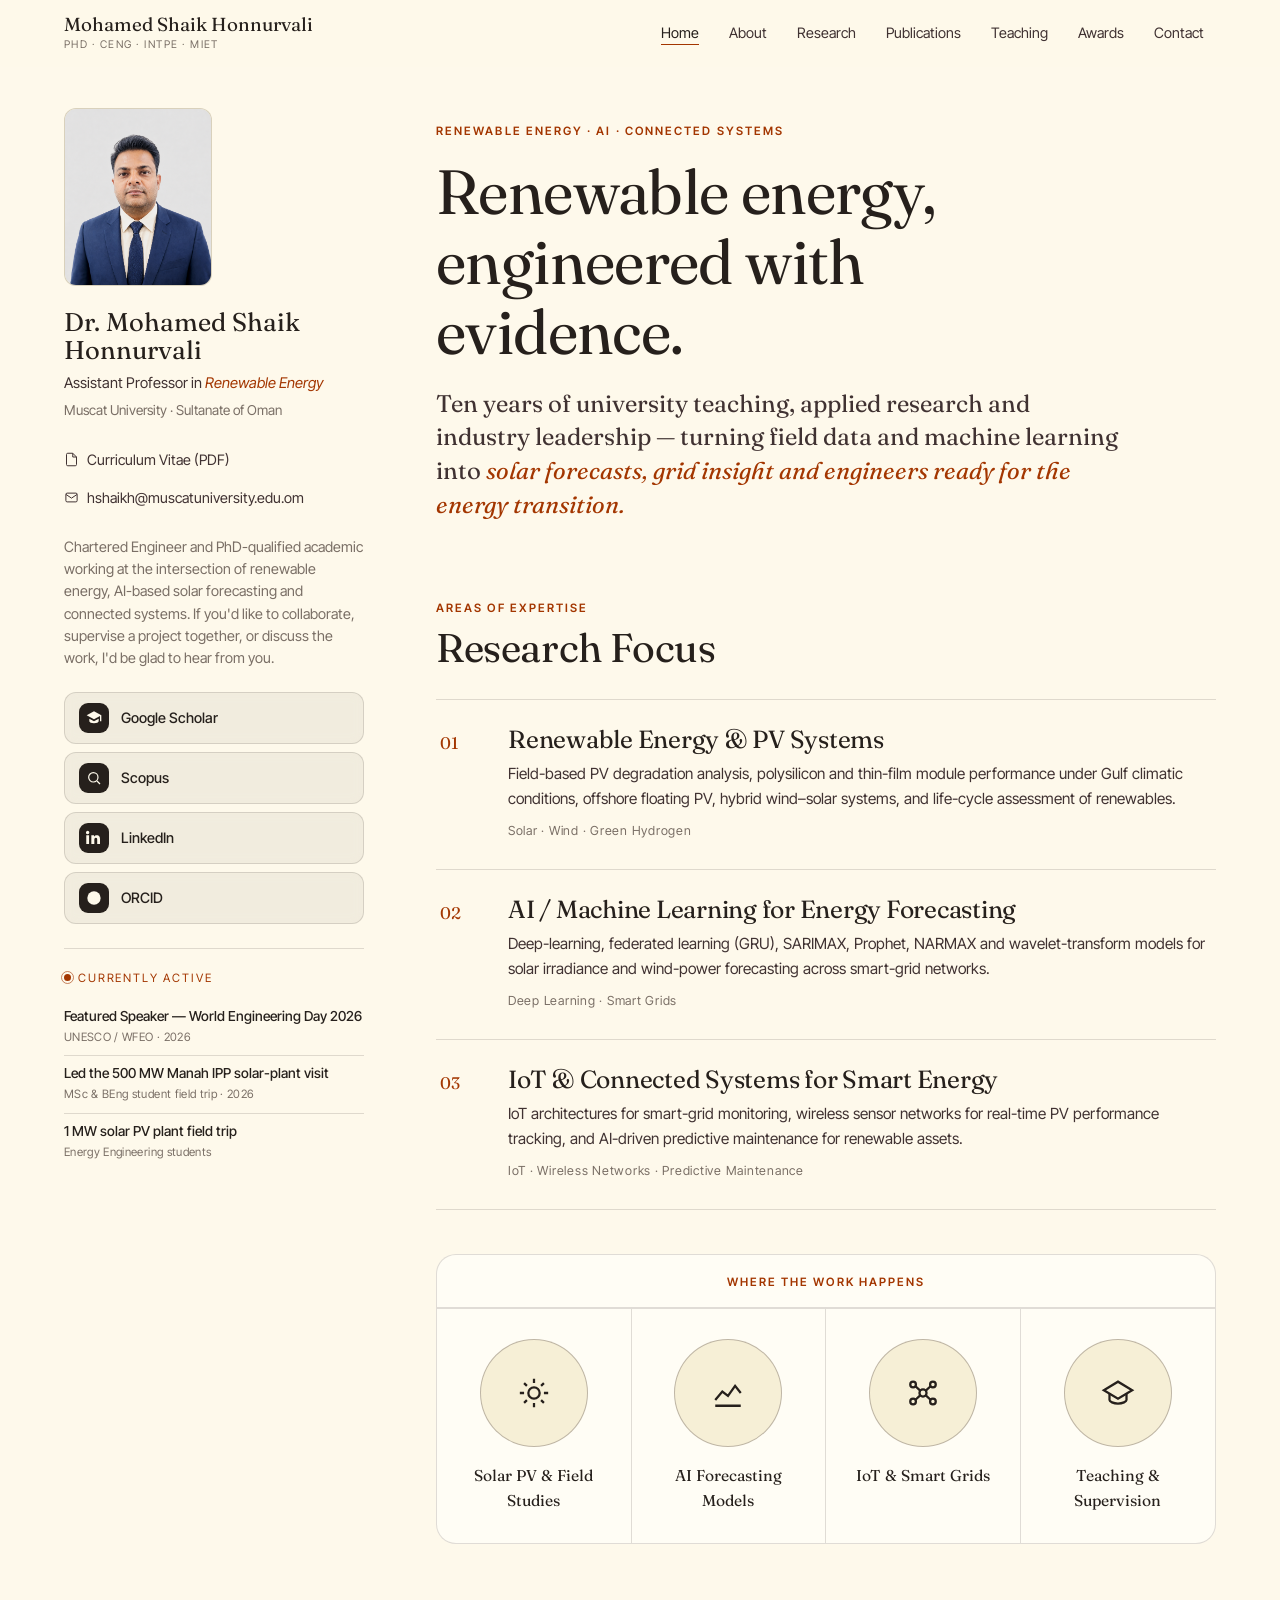
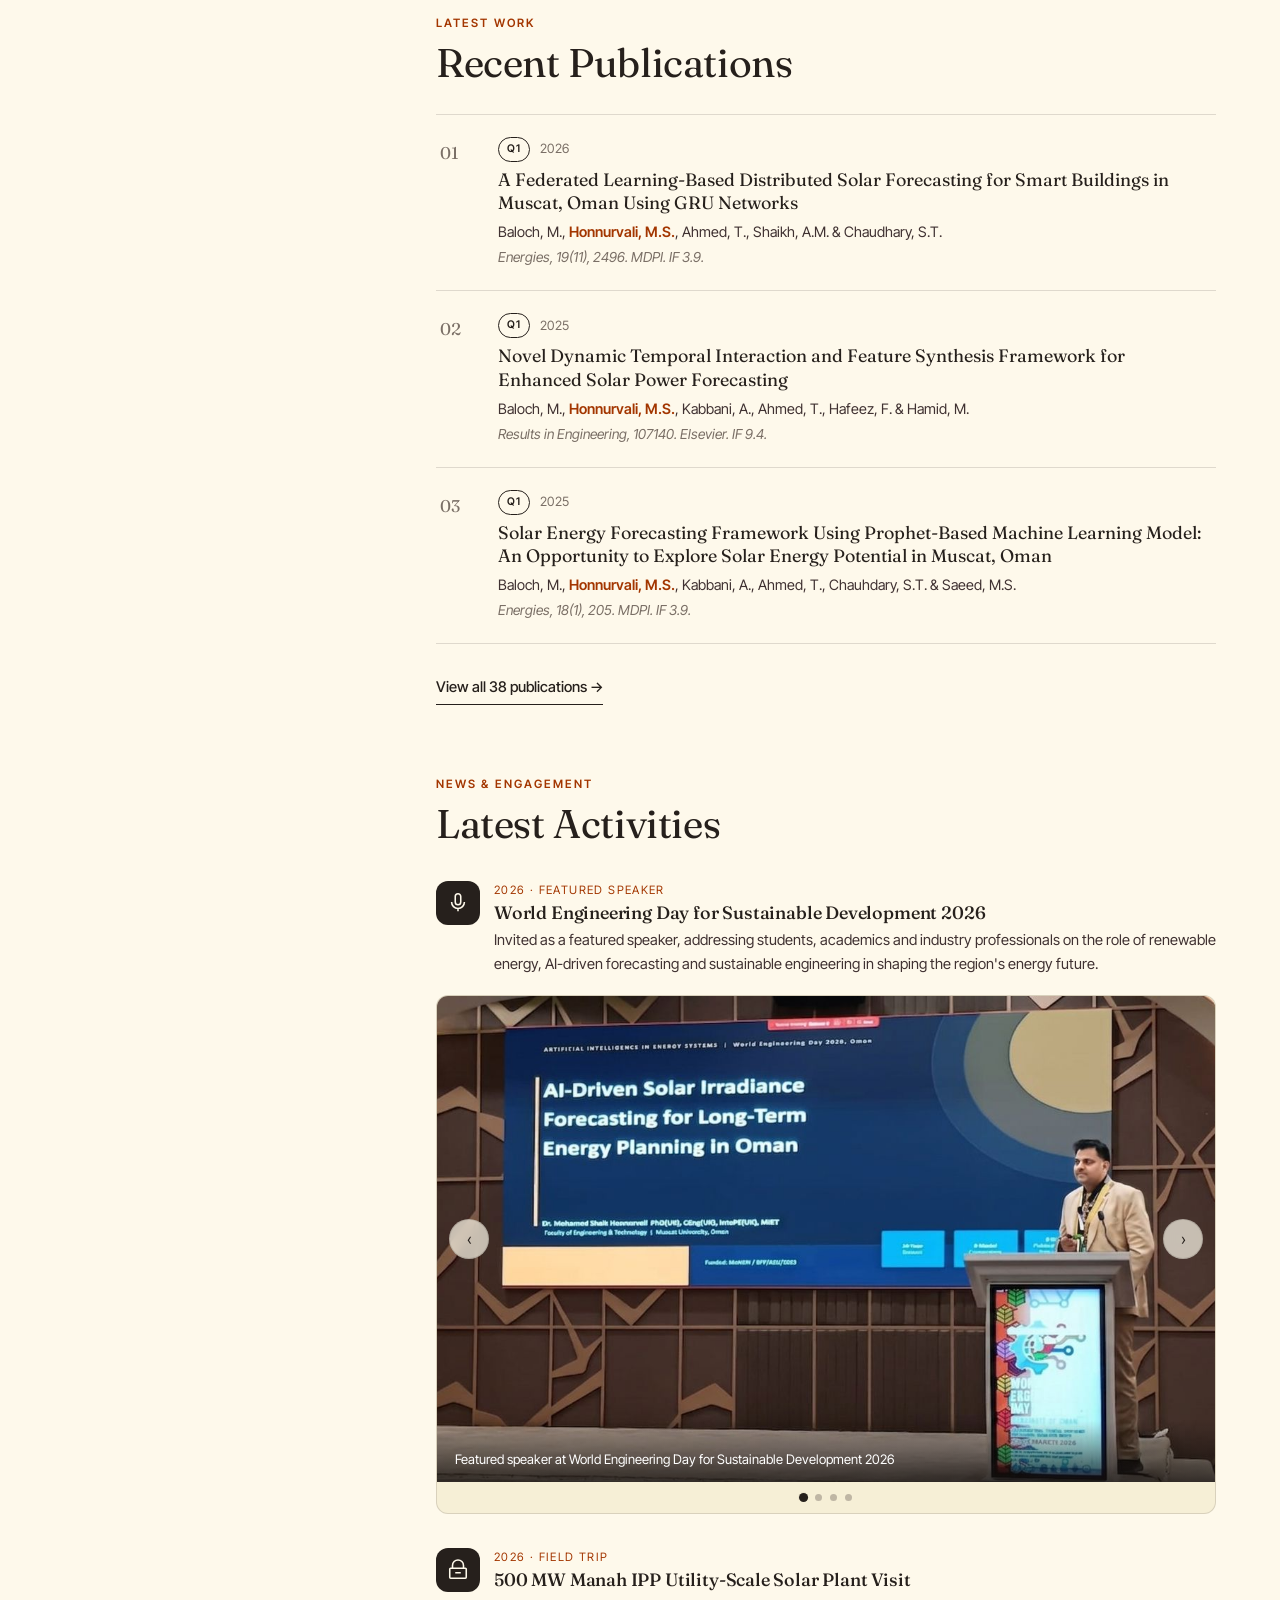
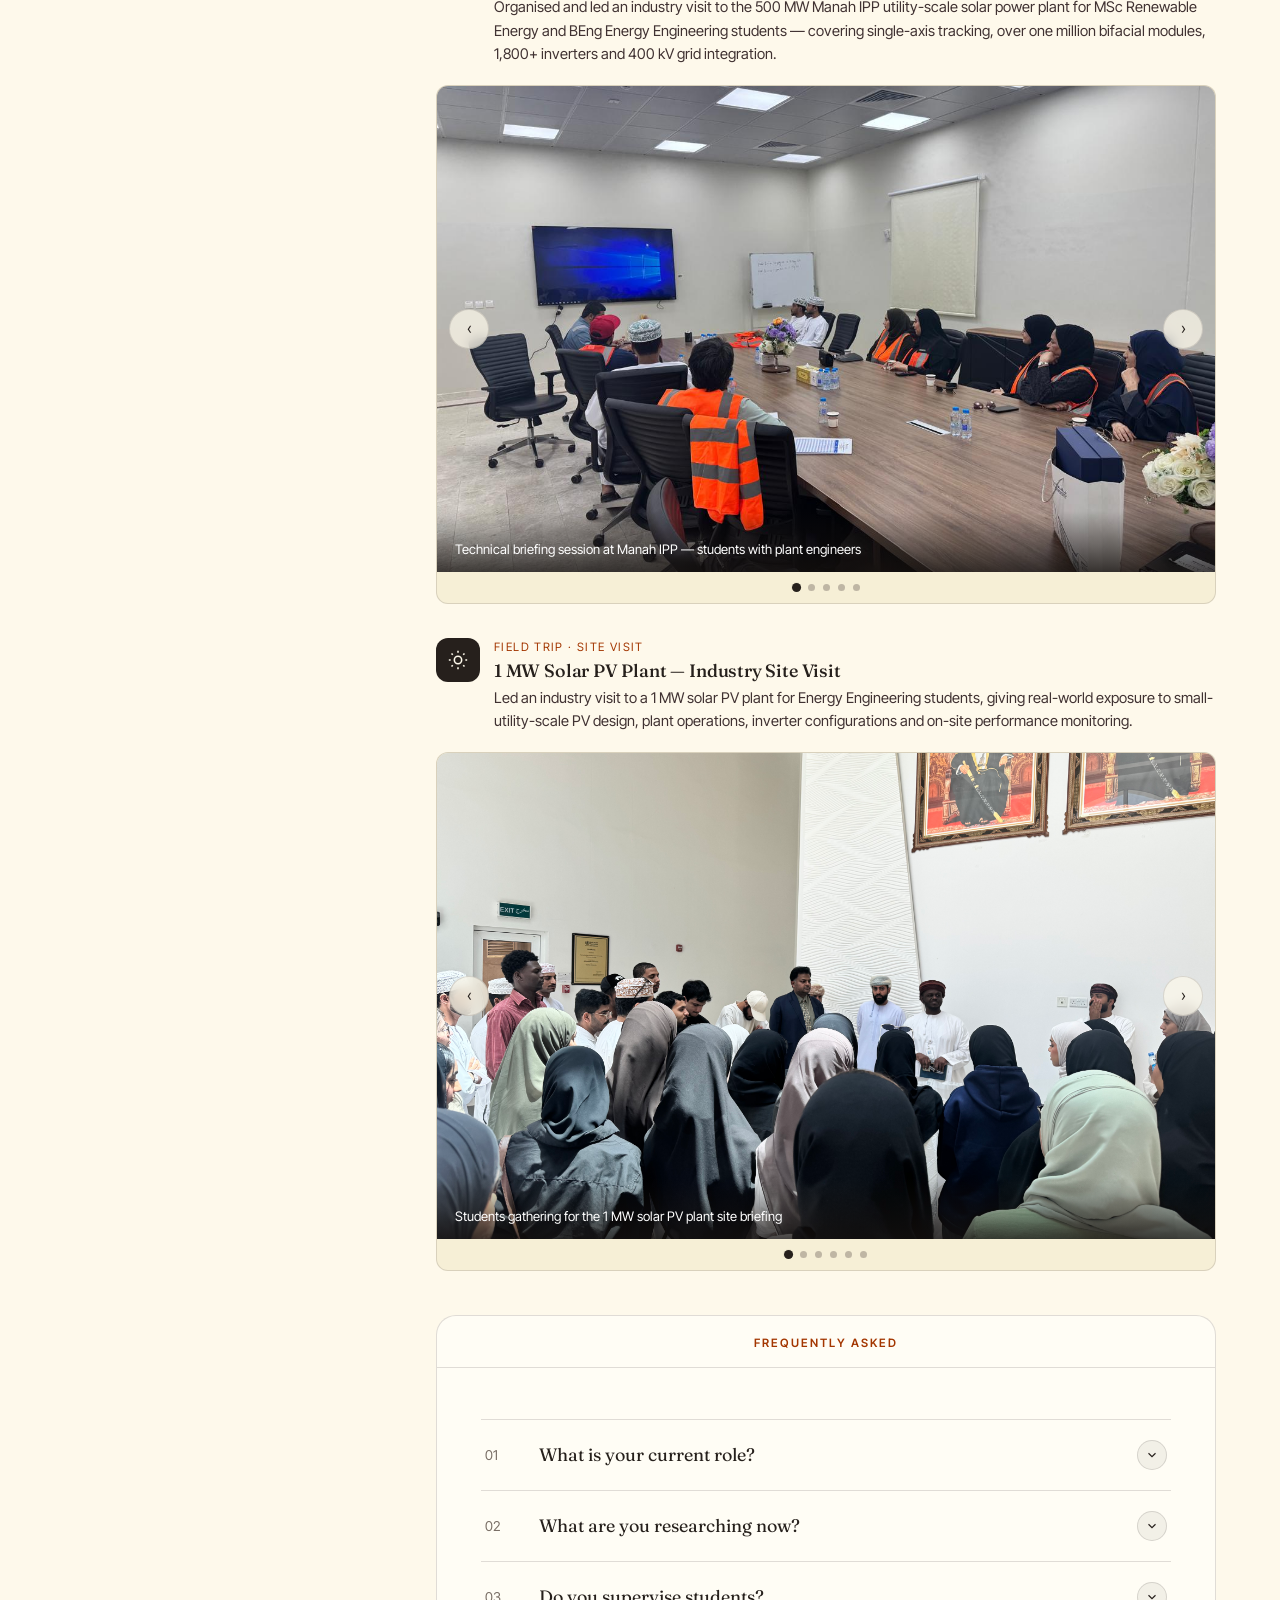
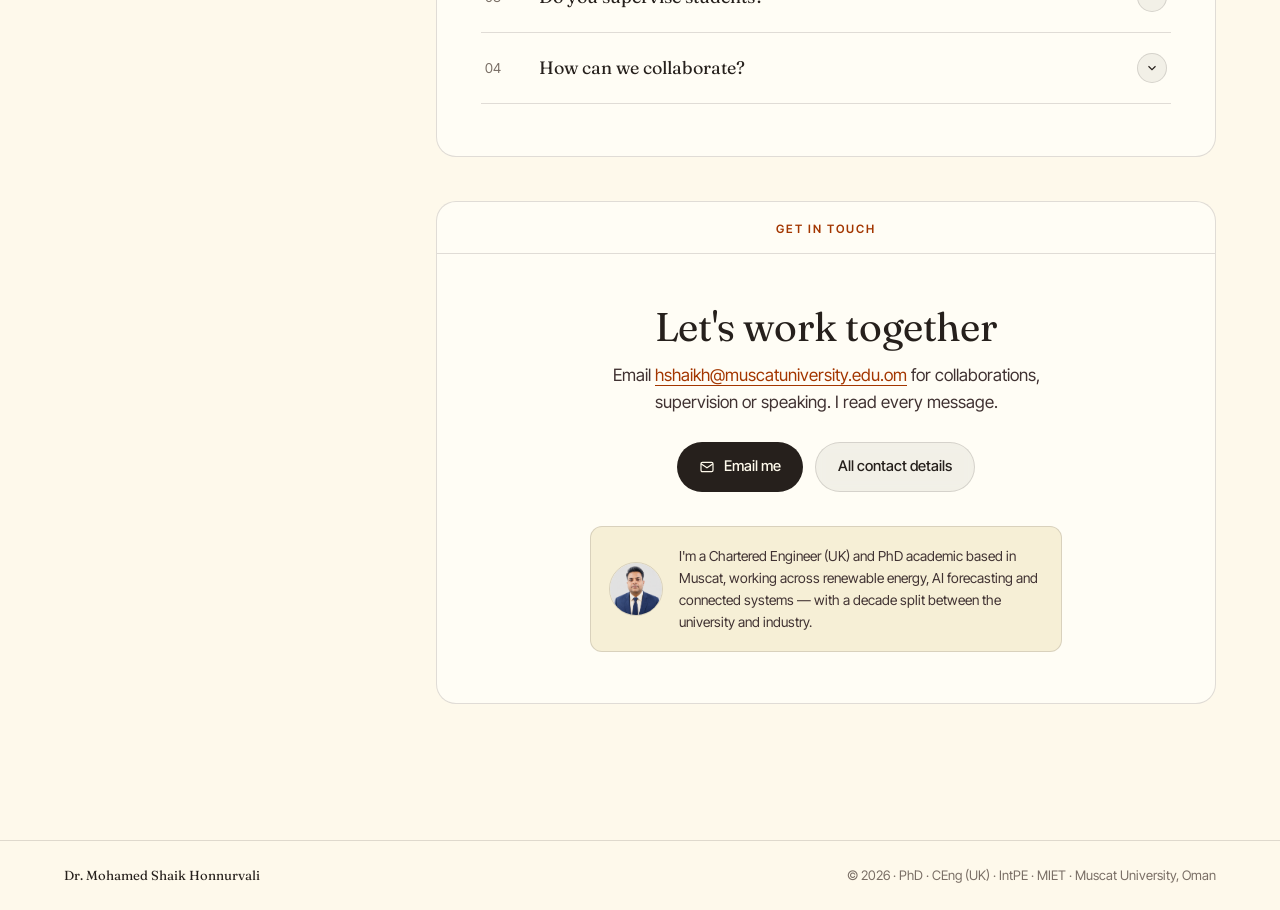
==== commit 95310b53: "Add "Currently Active" hook to home sidebar Compact latest-activities list below the profile links (" ====
--- a/index.html
+++ b/index.html
@@ -86,6 +86,22 @@
         ORCID
       </a>
     </div>
+
+    <div class="profile-activity">
+      <span class="glabel"><span class="live-dot"></span> Currently Active</span>
+      <a class="activity-mini" href="#activities">
+        <strong>Featured Speaker — World Engineering Day 2026</strong>
+        <span class="amini-yr">UNESCO / WFEO · 2026</span>
+      </a>
+      <a class="activity-mini" href="#activities">
+        <strong>Led the 500 MW Manah IPP solar-plant visit</strong>
+        <span class="amini-yr">MSc &amp; BEng student field trip · 2026</span>
+      </a>
+      <a class="activity-mini" href="#activities">
+        <strong>1 MW solar PV plant field trip</strong>
+        <span class="amini-yr">Energy Engineering students</span>
+      </a>
+    </div>
   </aside>
 
   <!-- MAIN COLUMN -->
@@ -198,7 +214,7 @@
     </section>
 
     <!-- Latest activities with carousels -->
-    <section class="section" data-reveal>
+    <section class="section" id="activities" data-reveal>
       <div class="section-head">
         <span class="eyebrow">News &amp; Engagement</span>
         <h2>Latest Activities</h2>
--- a/css/style.css
+++ b/css/style.css
@@ -230,6 +230,30 @@
 .glass-link:hover::before { opacity: 1; }
 .glass-link:active { transform: translateY(0) scale(0.98); }
 
+/* sidebar "currently active" hook */
+.profile-activity { margin-top: 24px; padding-top: 20px; border-top: 1px solid var(--line); }
+.profile-activity .glabel {
+  display: flex; align-items: center; gap: 7px;
+  font-size: 0.72rem; letter-spacing: 0.16em; text-transform: uppercase;
+  color: var(--rust); margin-bottom: 12px;
+}
+.live-dot { width: 7px; height: 7px; border-radius: 50%; background: var(--rust); position: relative; }
+.live-dot::after {
+  content: ''; position: absolute; inset: -3px; border-radius: 50%;
+  border: 1px solid var(--rust); opacity: 0.6;
+  animation: livepulse 2s var(--ease) infinite;
+}
+@keyframes livepulse { 0% { transform: scale(0.6); opacity: 0.7; } 100% { transform: scale(1.6); opacity: 0; } }
+.activity-mini {
+  display: block; padding: 9px 0; border-bottom: 1px solid var(--line);
+  color: var(--ink-2); transition: color var(--t), padding-left var(--t);
+}
+.activity-mini:last-child { border-bottom: none; }
+.activity-mini strong { display: block; font-size: 0.86rem; font-weight: 500; color: var(--ink); line-height: 1.3; }
+.activity-mini .amini-yr { display: block; font-size: 0.72rem; color: var(--ink-soft); letter-spacing: 0.03em; margin-top: 2px; }
+.activity-mini:hover { padding-left: 6px; }
+.activity-mini:hover strong { color: var(--rust); }
+
 /* ---- Main column ---- */
 .main { min-width: 0; padding-bottom: 40px; }
 
@@ -633,6 +657,7 @@
   .profile-headline { flex: 1; min-width: 200px; }
   .profile-bio { flex-basis: 100%; margin: 8px 0 0; }
   .profile-links { flex-basis: 100%; display: grid; grid-template-columns: repeat(auto-fit, minmax(150px, 1fr)); }
+  .profile-activity { flex-basis: 100%; margin-top: 12px; }
   .profile-quick { margin: 14px 0 0; }
 
   .nav-links {
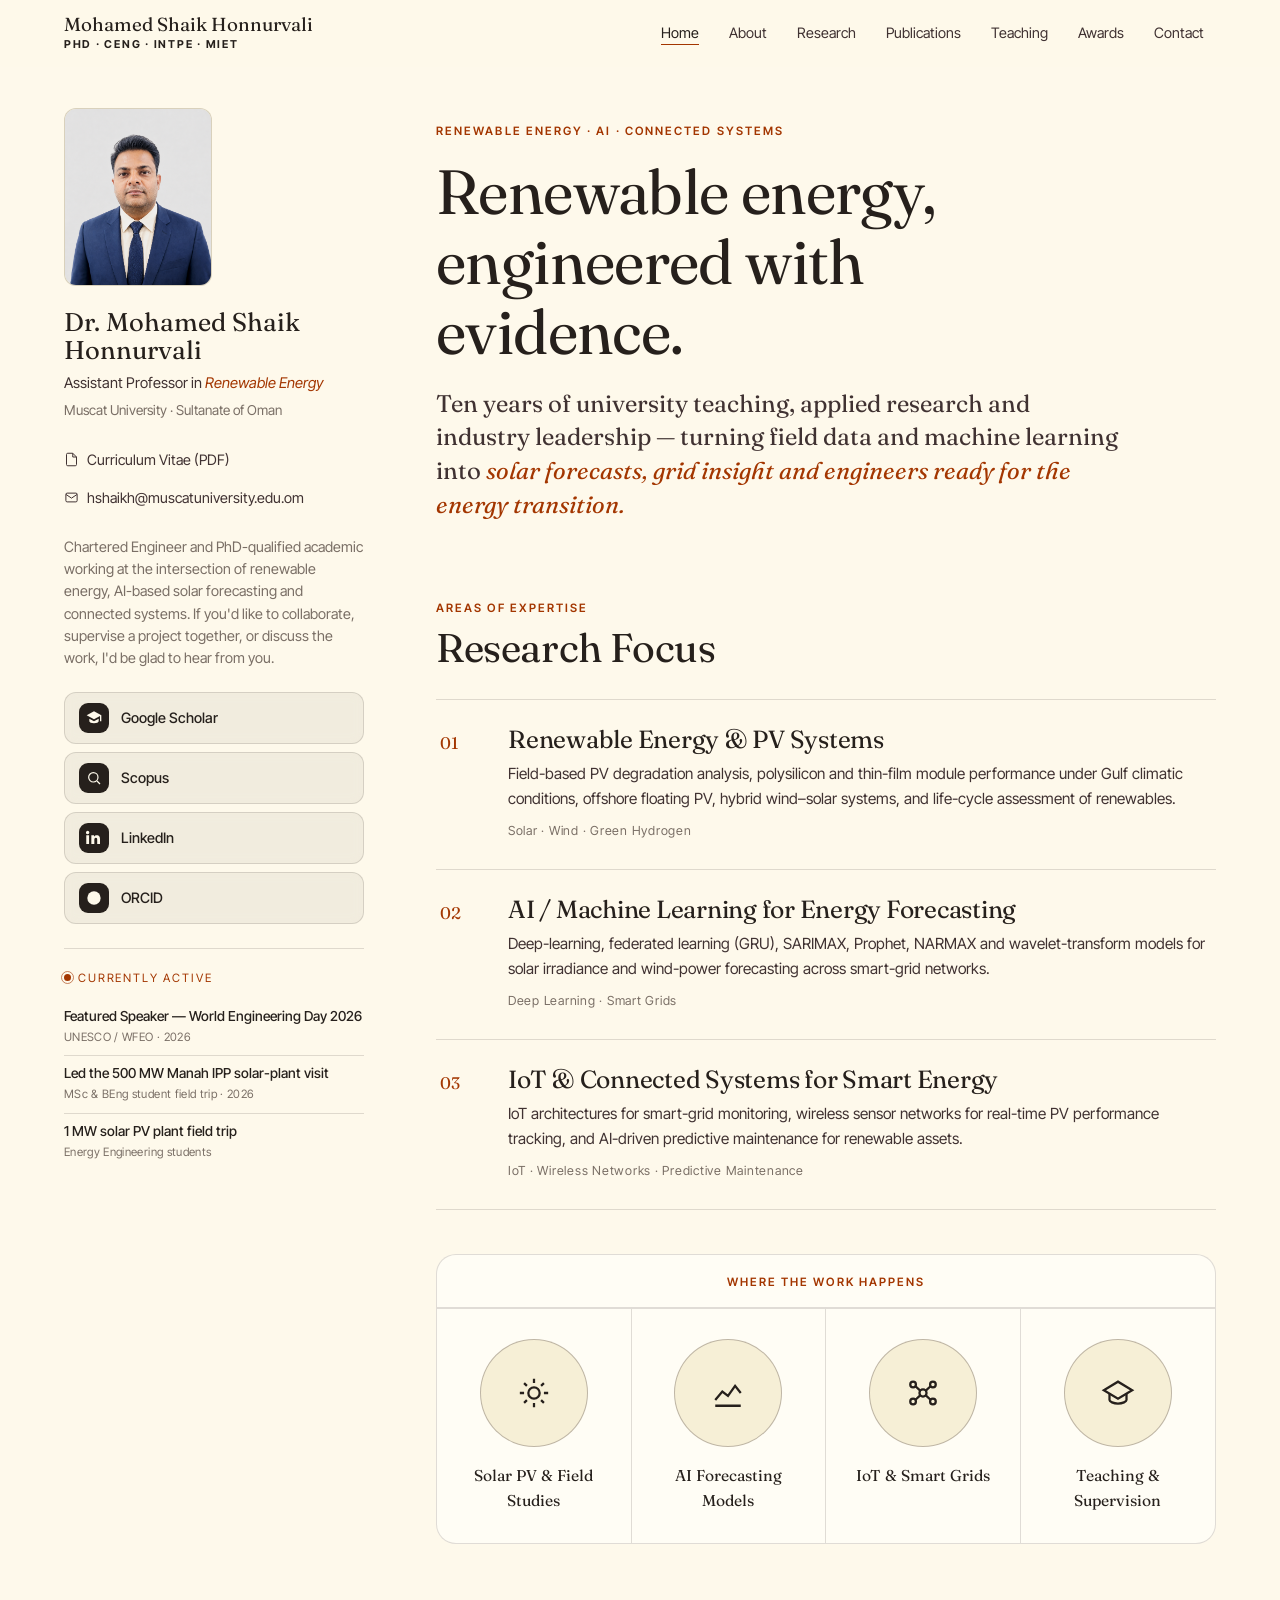
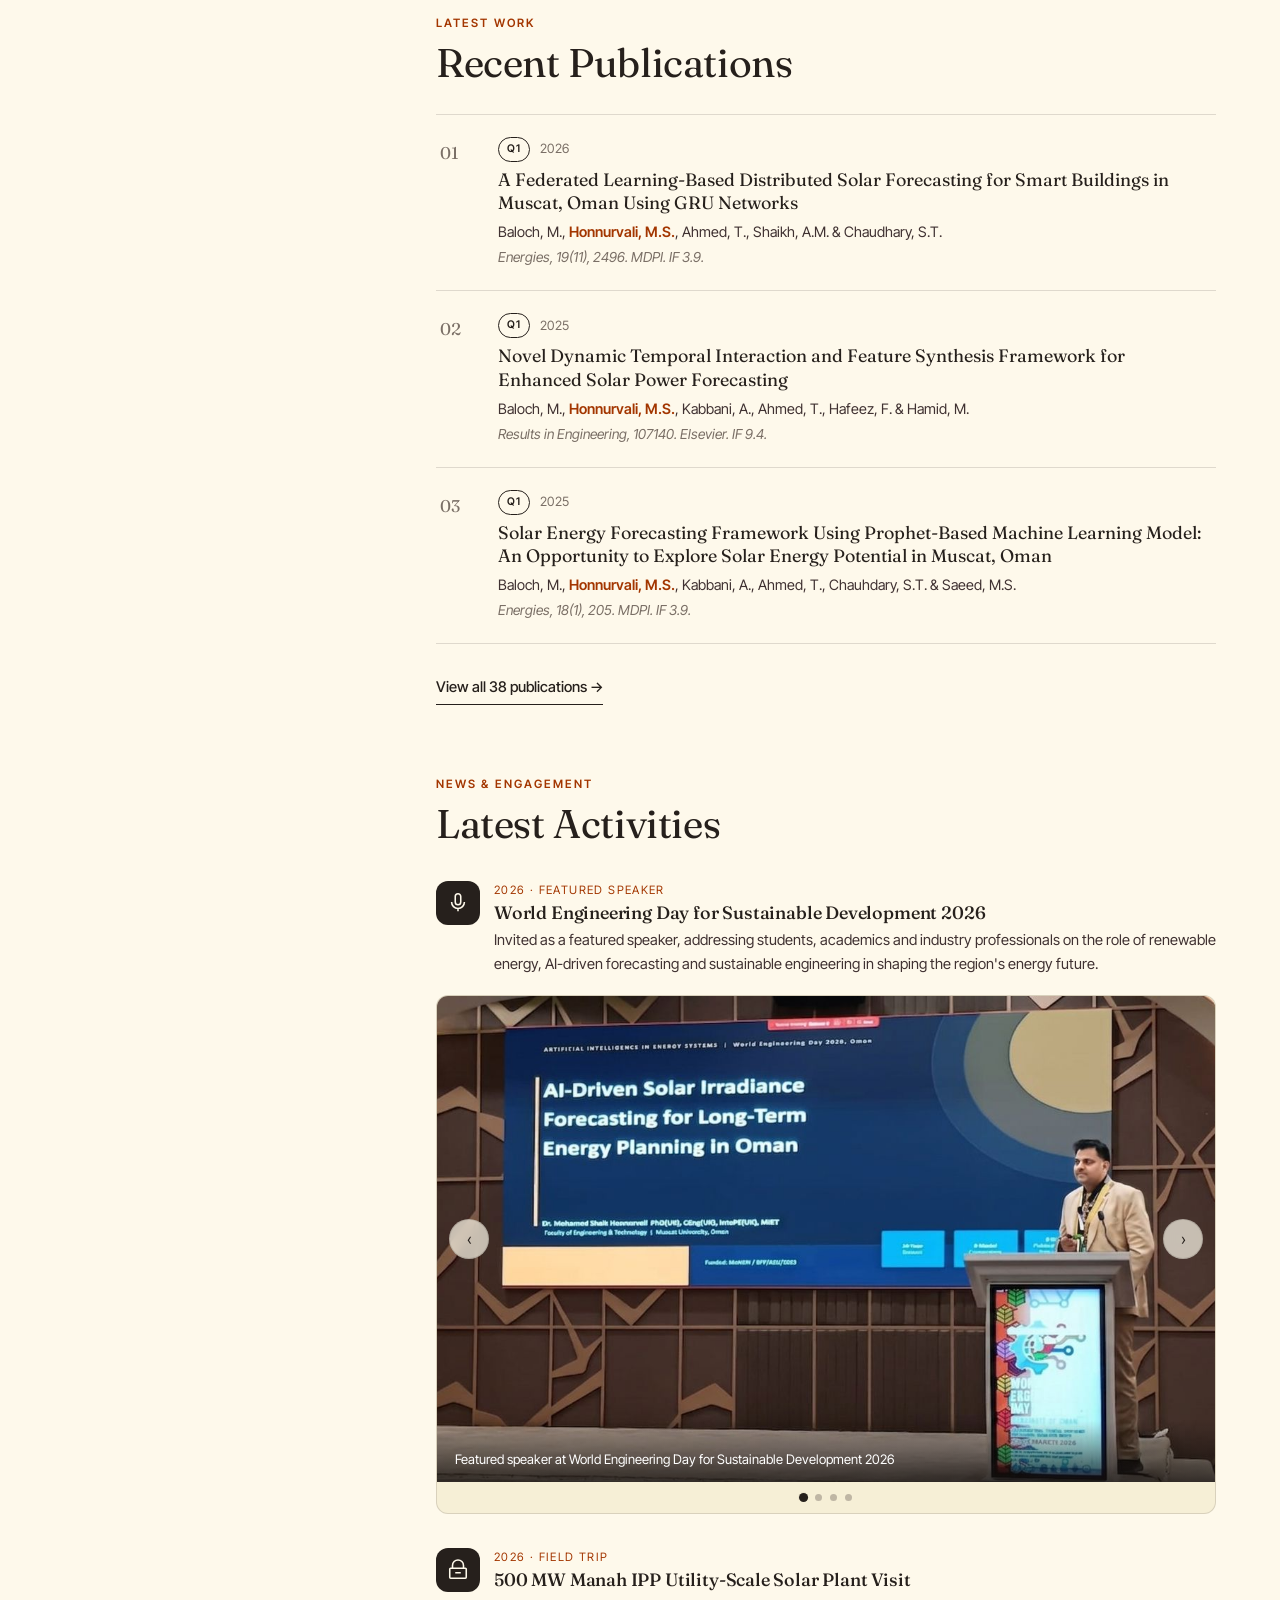
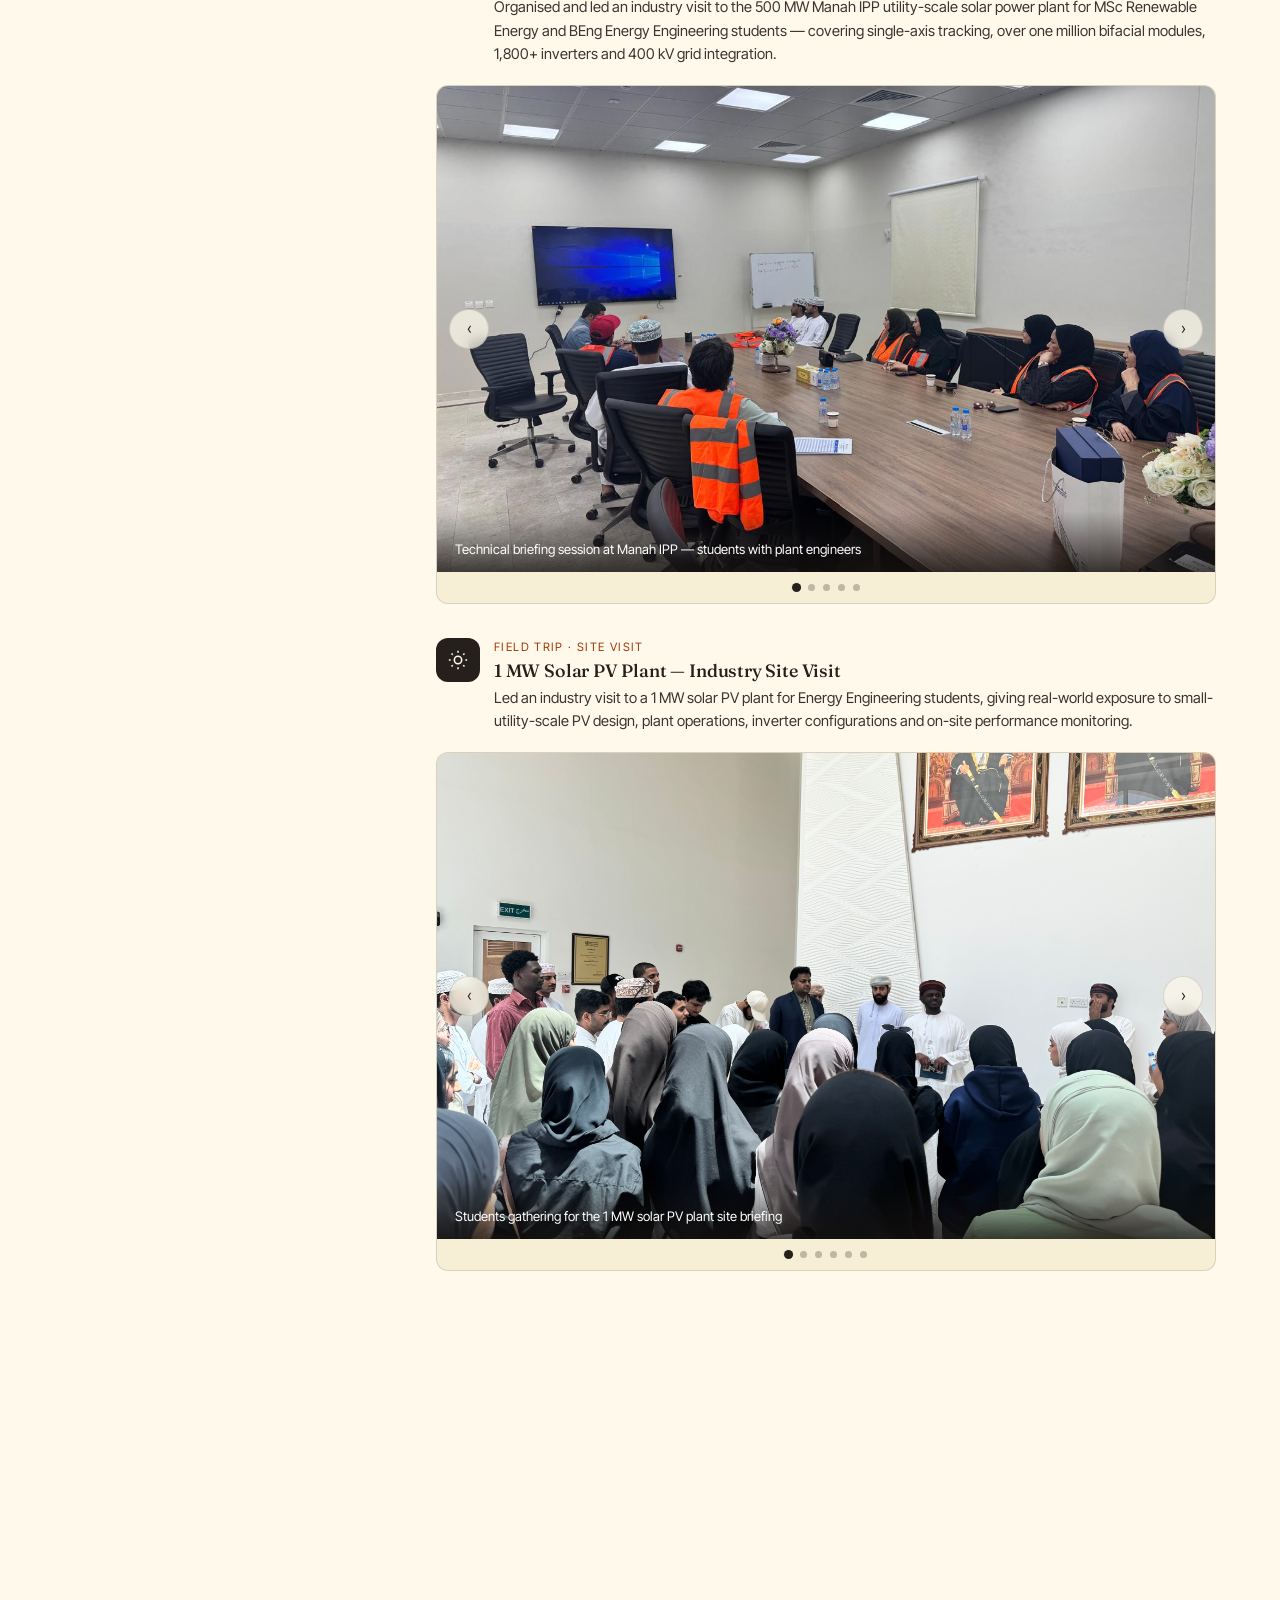
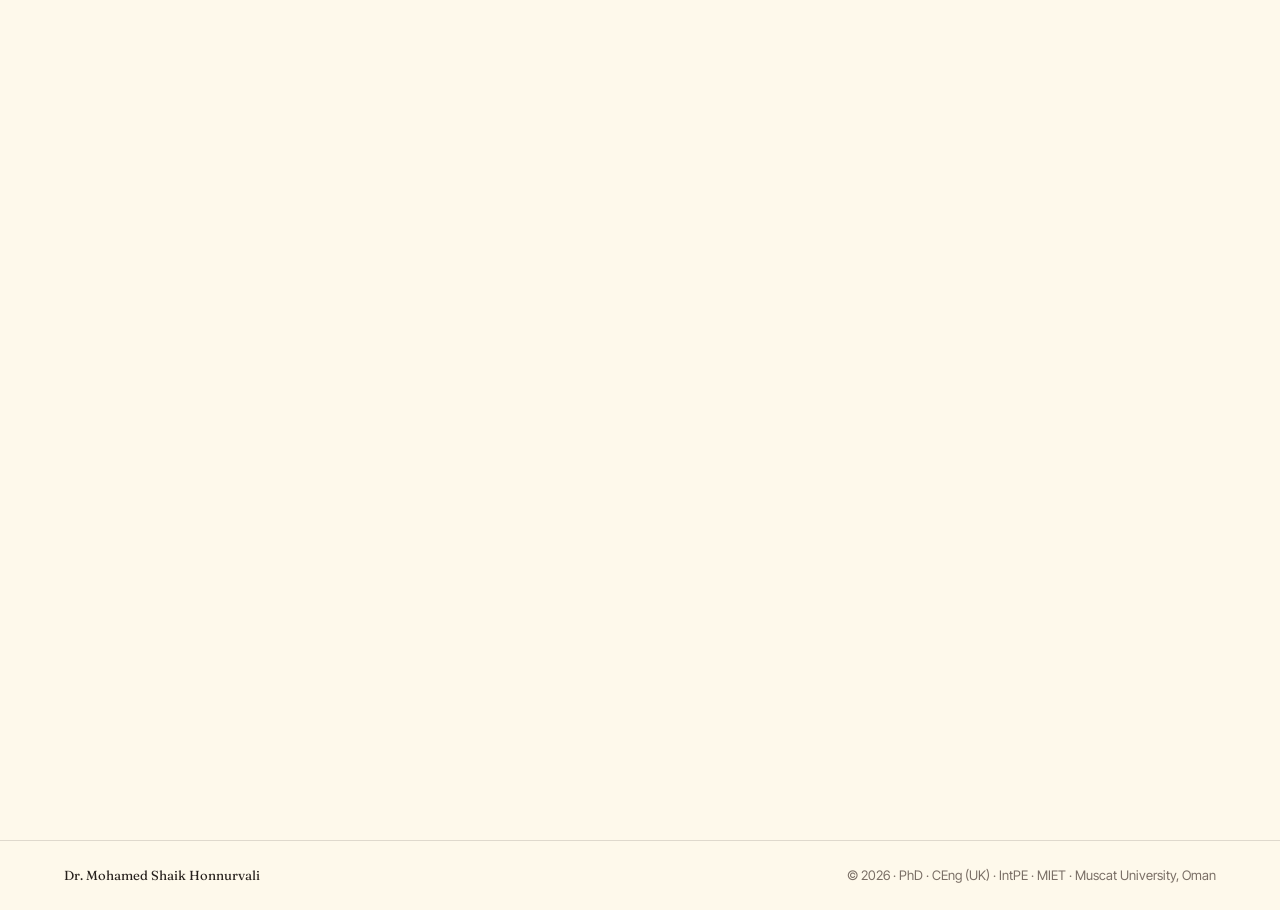
==== commit 8291a6e6: "Fix stale-CSS layout (version stylesheet), refine publication text, add shine to credentials - Cache" ====
--- a/index.html
+++ b/index.html
@@ -8,7 +8,7 @@
   <link rel="preconnect" href="https://fonts.googleapis.com">
   <link rel="preconnect" href="https://fonts.gstatic.com" crossorigin>
   <link href="https://fonts.googleapis.com/css2?family=Fraunces:ital,opsz,wght@0,9..144,400;0,9..144,500;1,9..144,400&family=Inter+Tight:ital,wght@0,400;0,500;0,600;1,400&display=swap" rel="stylesheet">
-  <link rel="stylesheet" href="css/style.css" />
+  <link rel="stylesheet" href="css/style.css?v=3" />
 </head>
 <body>
 
--- a/css/style.css
+++ b/css/style.css
@@ -121,7 +121,17 @@
 }
 .nav-brand { display: flex; flex-direction: column; line-height: 1.1; }
 .nav-brand .name { font-family: var(--serif); font-size: 1.18rem; color: var(--ink); }
-.nav-brand .title { font-size: 0.66rem; letter-spacing: 0.14em; text-transform: uppercase; color: var(--ink-soft); margin-top: 3px; }
+.nav-brand .title {
+  font-size: 0.68rem; font-weight: 700; letter-spacing: 0.16em; text-transform: uppercase; margin-top: 3px;
+  color: var(--ink);
+  background: linear-gradient(105deg, var(--ink) 0%, var(--ink) 42%, #c79a3d 50%, var(--ink) 58%, var(--ink) 100%);
+  background-size: 220% 100%;
+  -webkit-background-clip: text; background-clip: text;
+  -webkit-text-fill-color: transparent;
+  animation: brandshine 5.5s ease-in-out infinite;
+}
+@keyframes brandshine { 0%, 100% { background-position: 150% 0; } 50% { background-position: -50% 0; } }
+@media (prefers-reduced-motion: reduce) { .nav-brand .title { -webkit-text-fill-color: var(--ink); animation: none; } }
 
 .nav-links { display: flex; align-items: center; gap: 6px; flex-wrap: wrap; justify-content: flex-end; }
 .nav-links a {
@@ -346,6 +356,8 @@
 .pub-authors { font-size: 0.9rem; color: var(--ink-2); }
 .pub-authors .pub-highlight { color: var(--rust); font-weight: 600; }
 .pub-journal { font-size: 0.86rem; color: var(--ink-soft); font-style: italic; margin-top: 3px; }
+/* justified publication text — even left & right edges */
+.pub-authors, .pub-journal { text-align: justify; text-justify: inter-word; }
 
 /* ===== NUMBERED ACCORDION (ref: Spots FAQ) ===== */
 .accordion { border-top: 1px solid var(--line); }
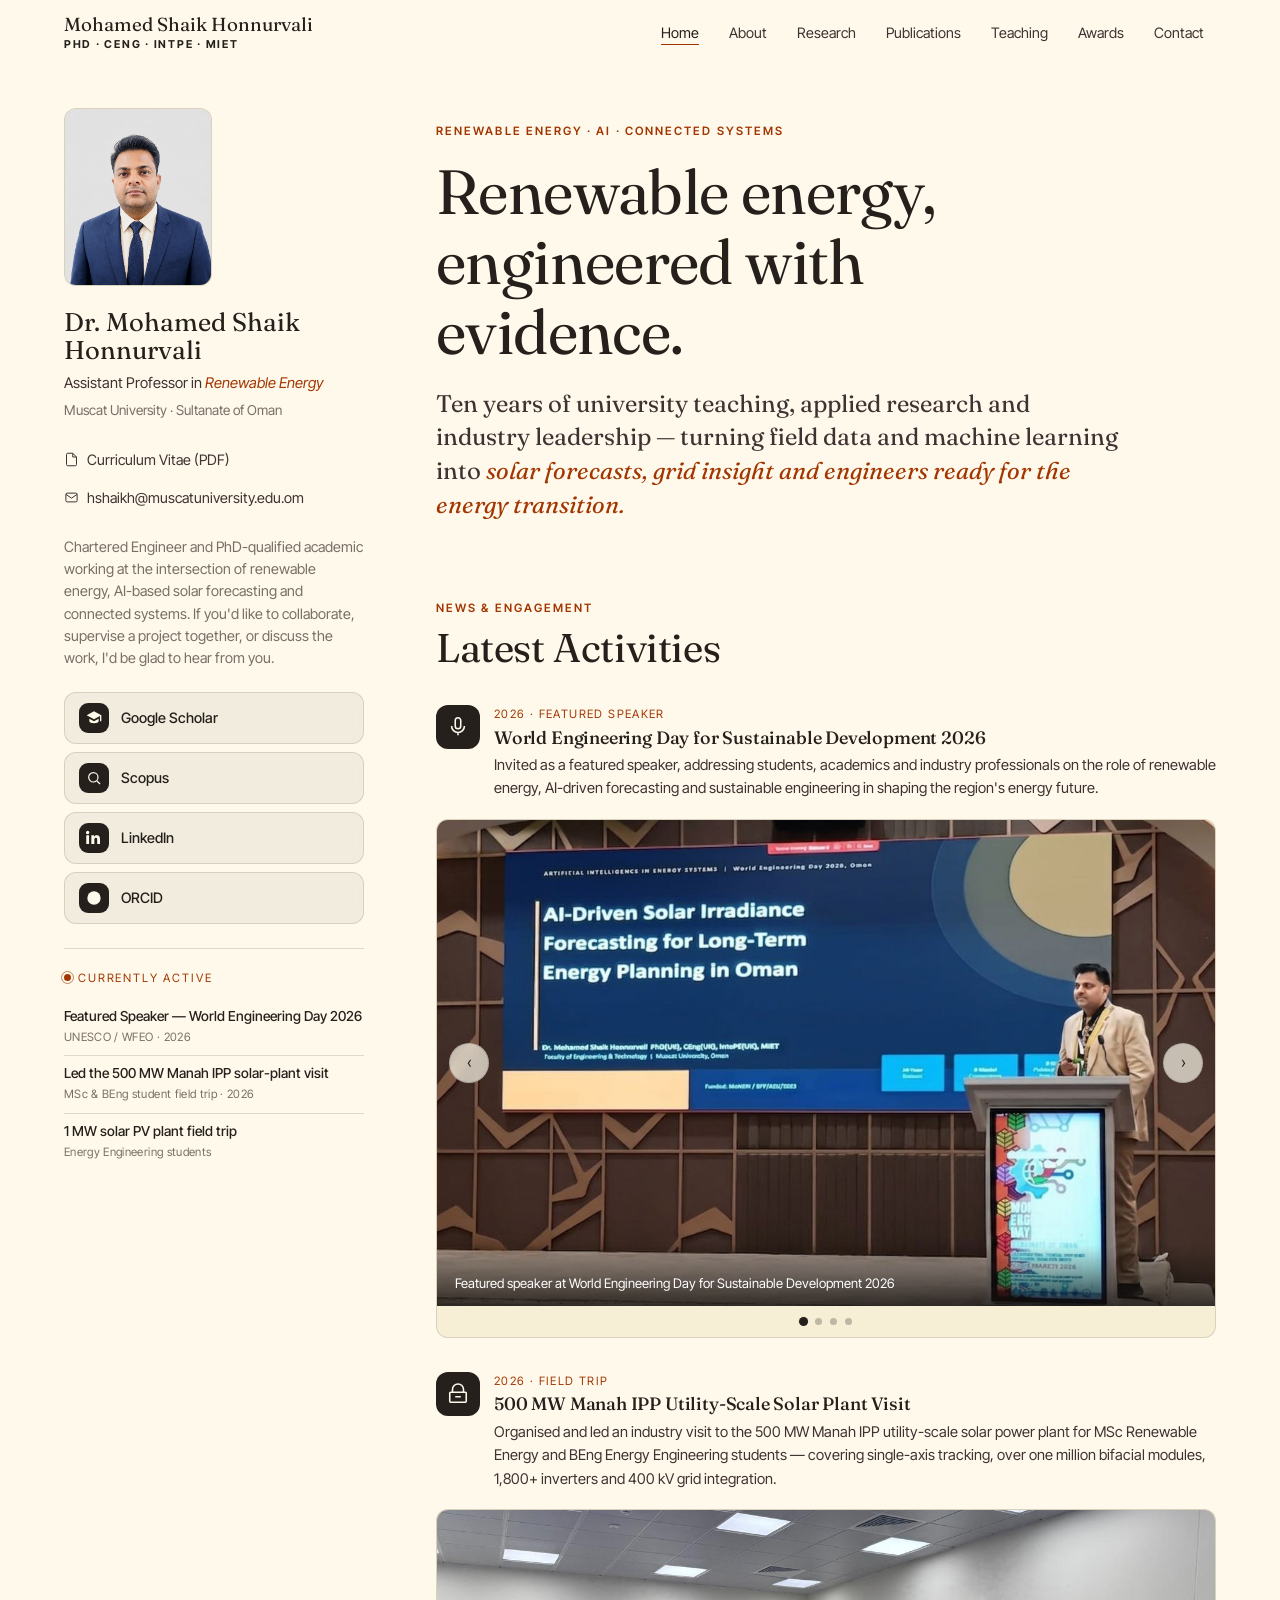
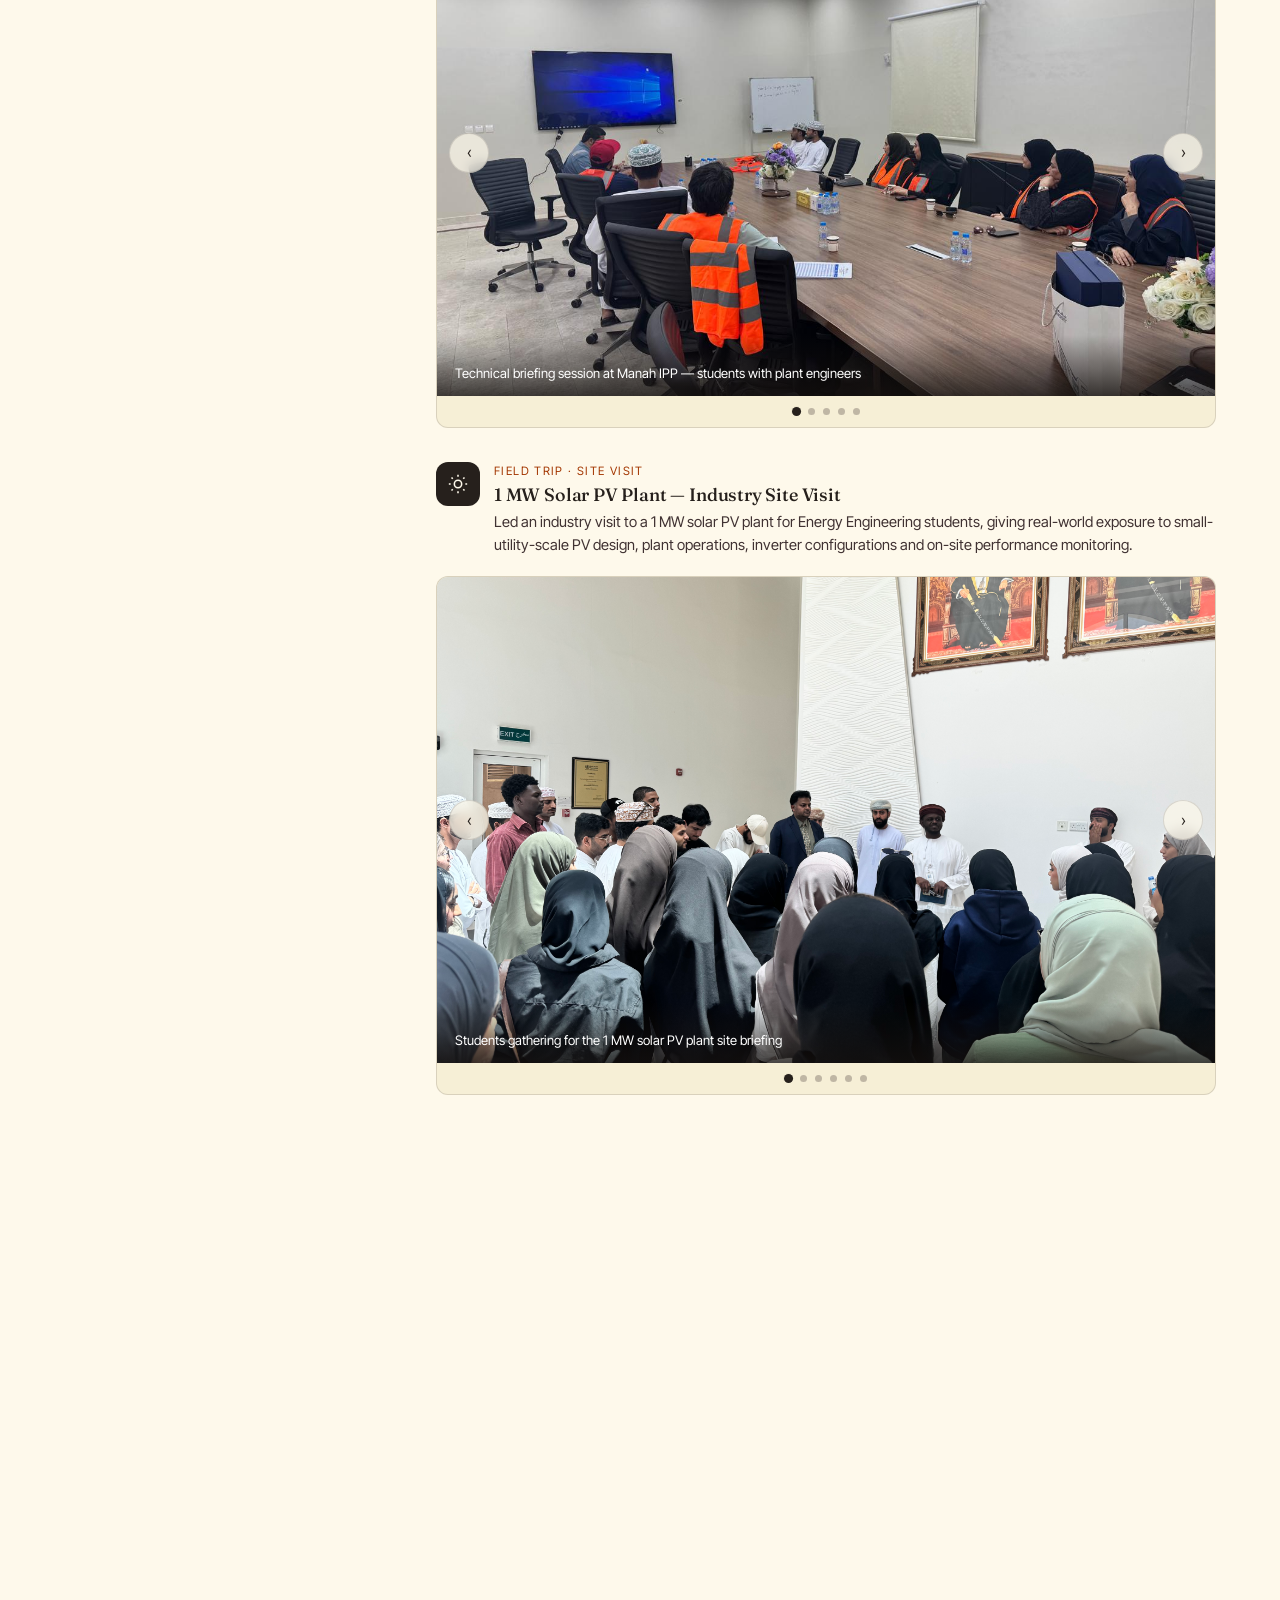
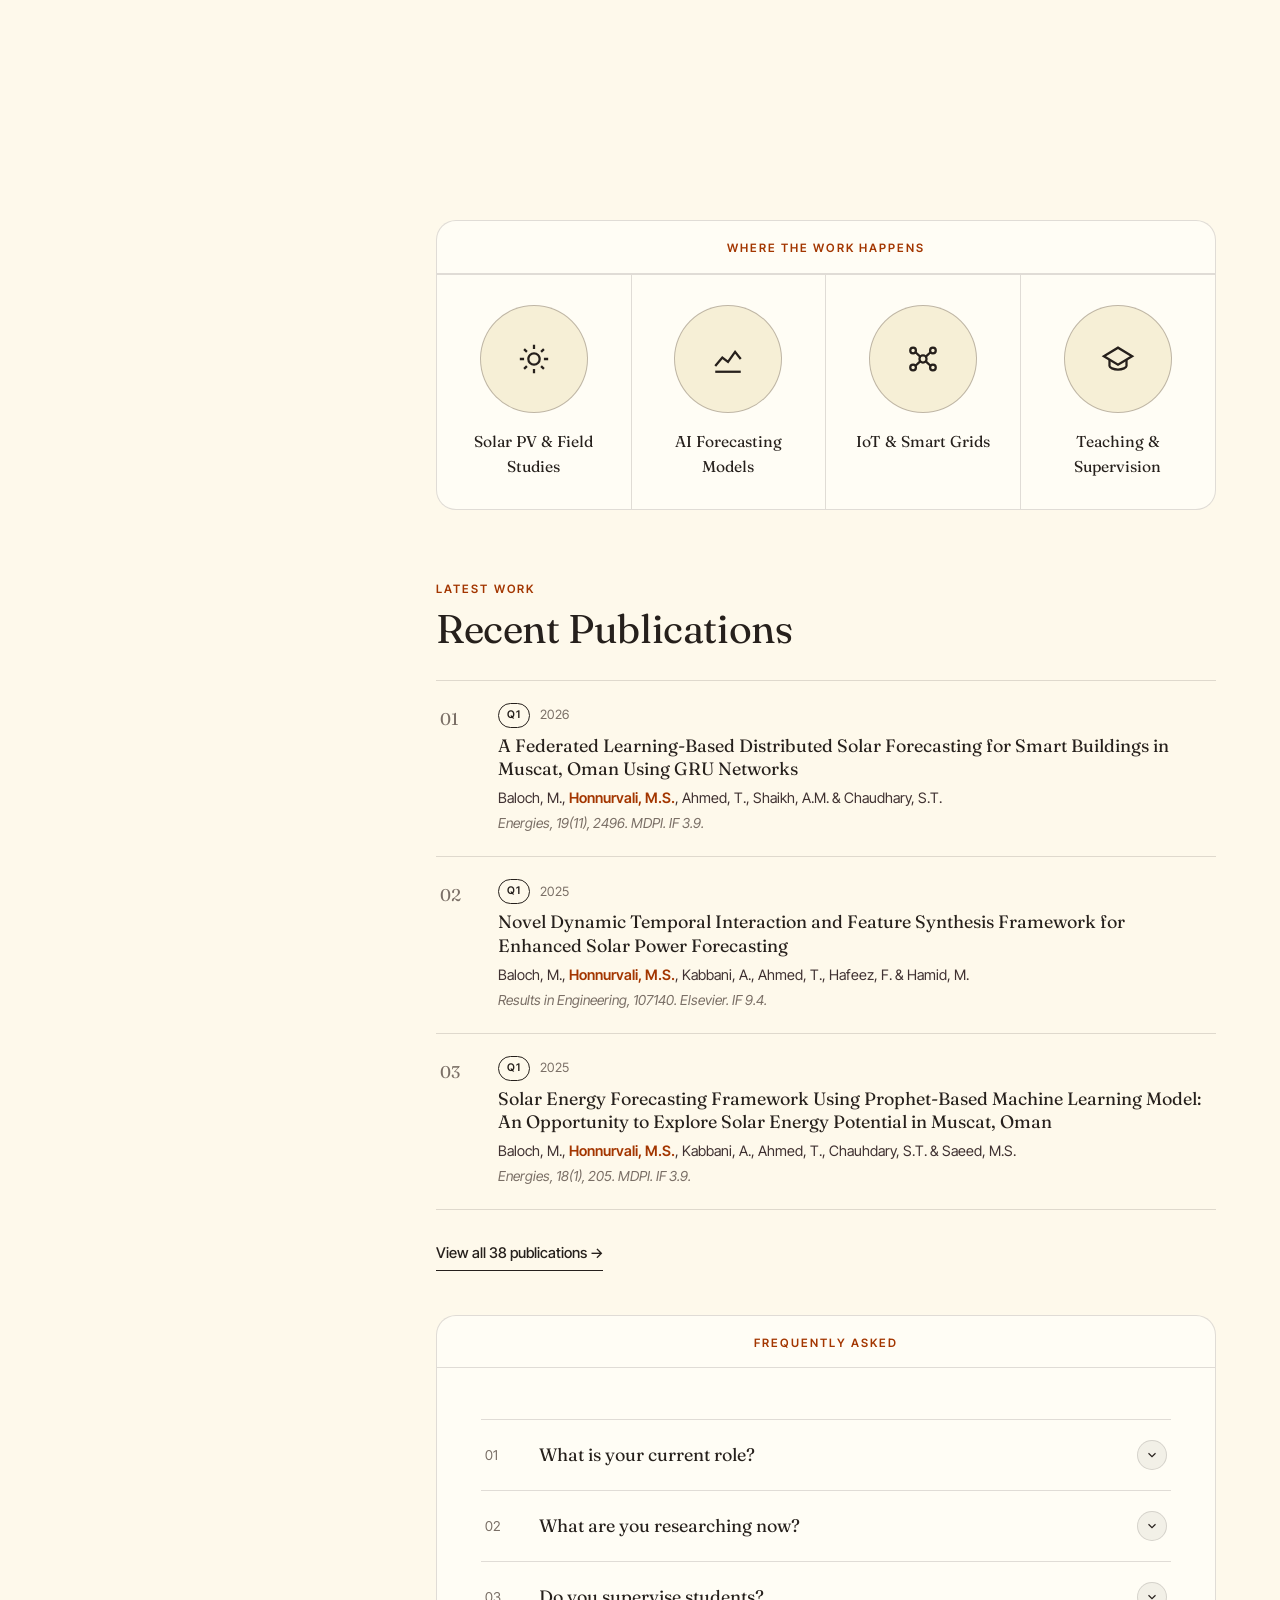
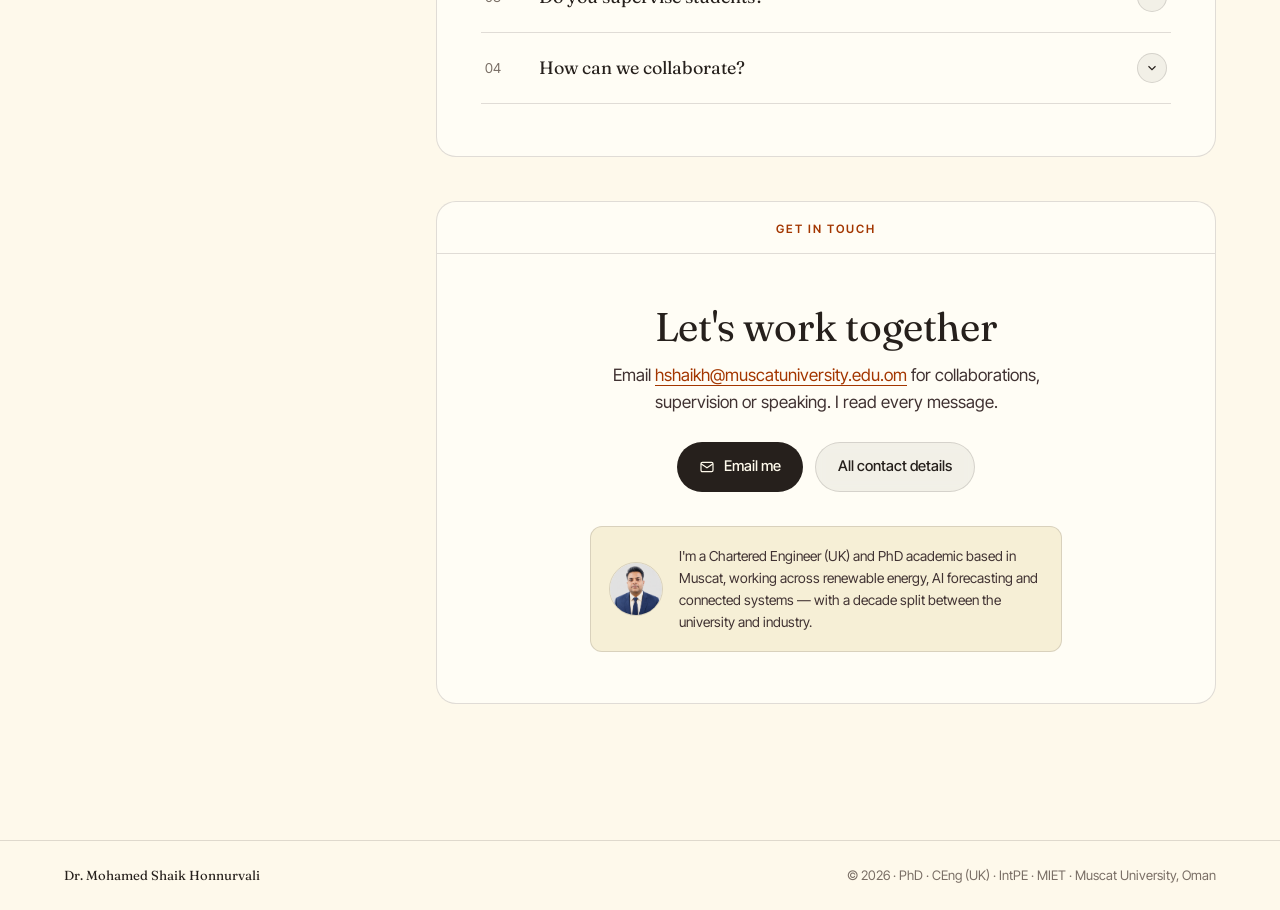
==== commit 8087ddcf: "Bring Latest Activities upfront on home; bump CSS cache version to v4 - Latest Activities now render" ====
--- a/index.html
+++ b/index.html
@@ -8,7 +8,7 @@
   <link rel="preconnect" href="https://fonts.googleapis.com">
   <link rel="preconnect" href="https://fonts.gstatic.com" crossorigin>
   <link href="https://fonts.googleapis.com/css2?family=Fraunces:ital,opsz,wght@0,9..144,400;0,9..144,500;1,9..144,400&family=Inter+Tight:ital,wght@0,400;0,500;0,600;1,400&display=swap" rel="stylesheet">
-  <link rel="stylesheet" href="css/style.css?v=3" />
+  <link rel="stylesheet" href="css/style.css?v=4" />
 </head>
 <body>
 
--- a/css/style.css
+++ b/css/style.css
@@ -265,7 +265,10 @@
 .activity-mini:hover strong { color: var(--rust); }
 
 /* ---- Main column ---- */
-.main { min-width: 0; padding-bottom: 40px; }
+.main { min-width: 0; padding-bottom: 40px; display: flex; flex-direction: column; }
+/* bring Latest Activities upfront: intro first, then activities, then the rest */
+.main > .thesis { order: -2; }
+.main > #activities { order: -1; }
 
 /* editorial thesis / hero */
 .thesis { padding: 8px 0 8px; }
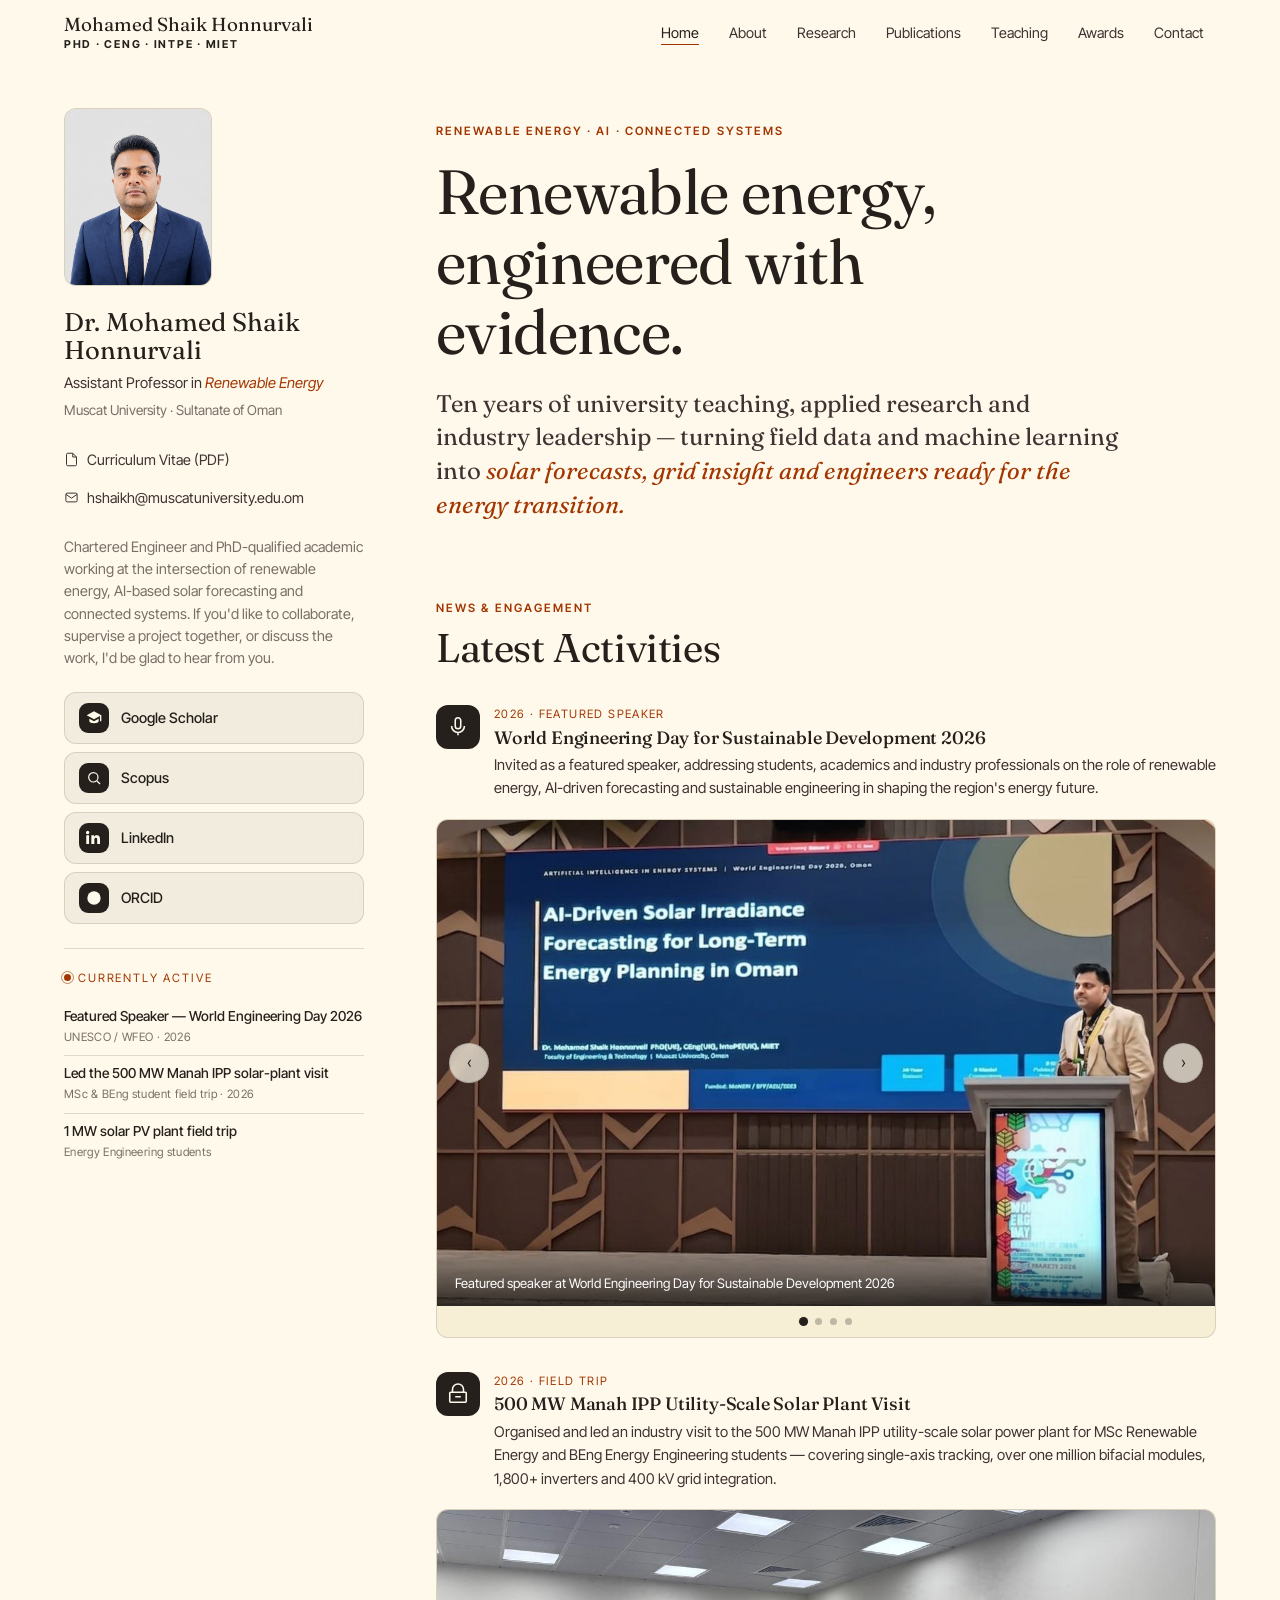
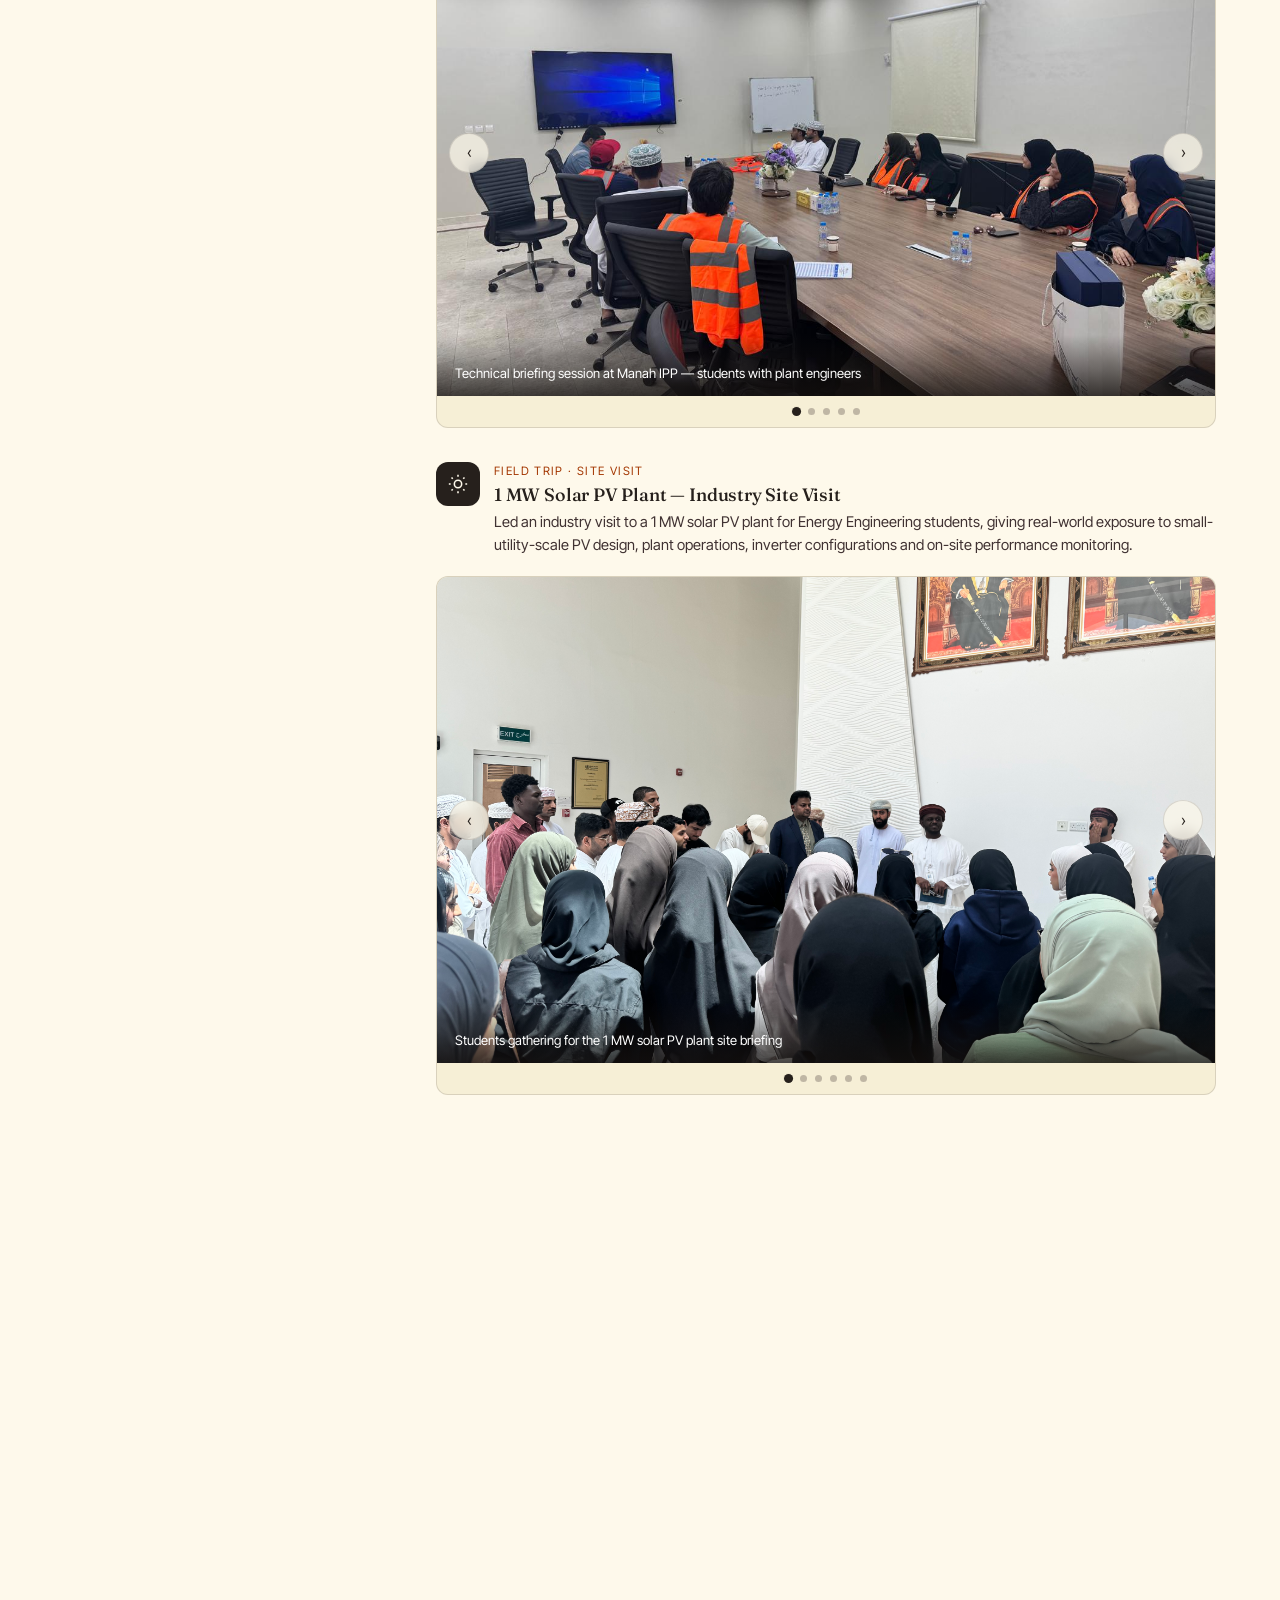
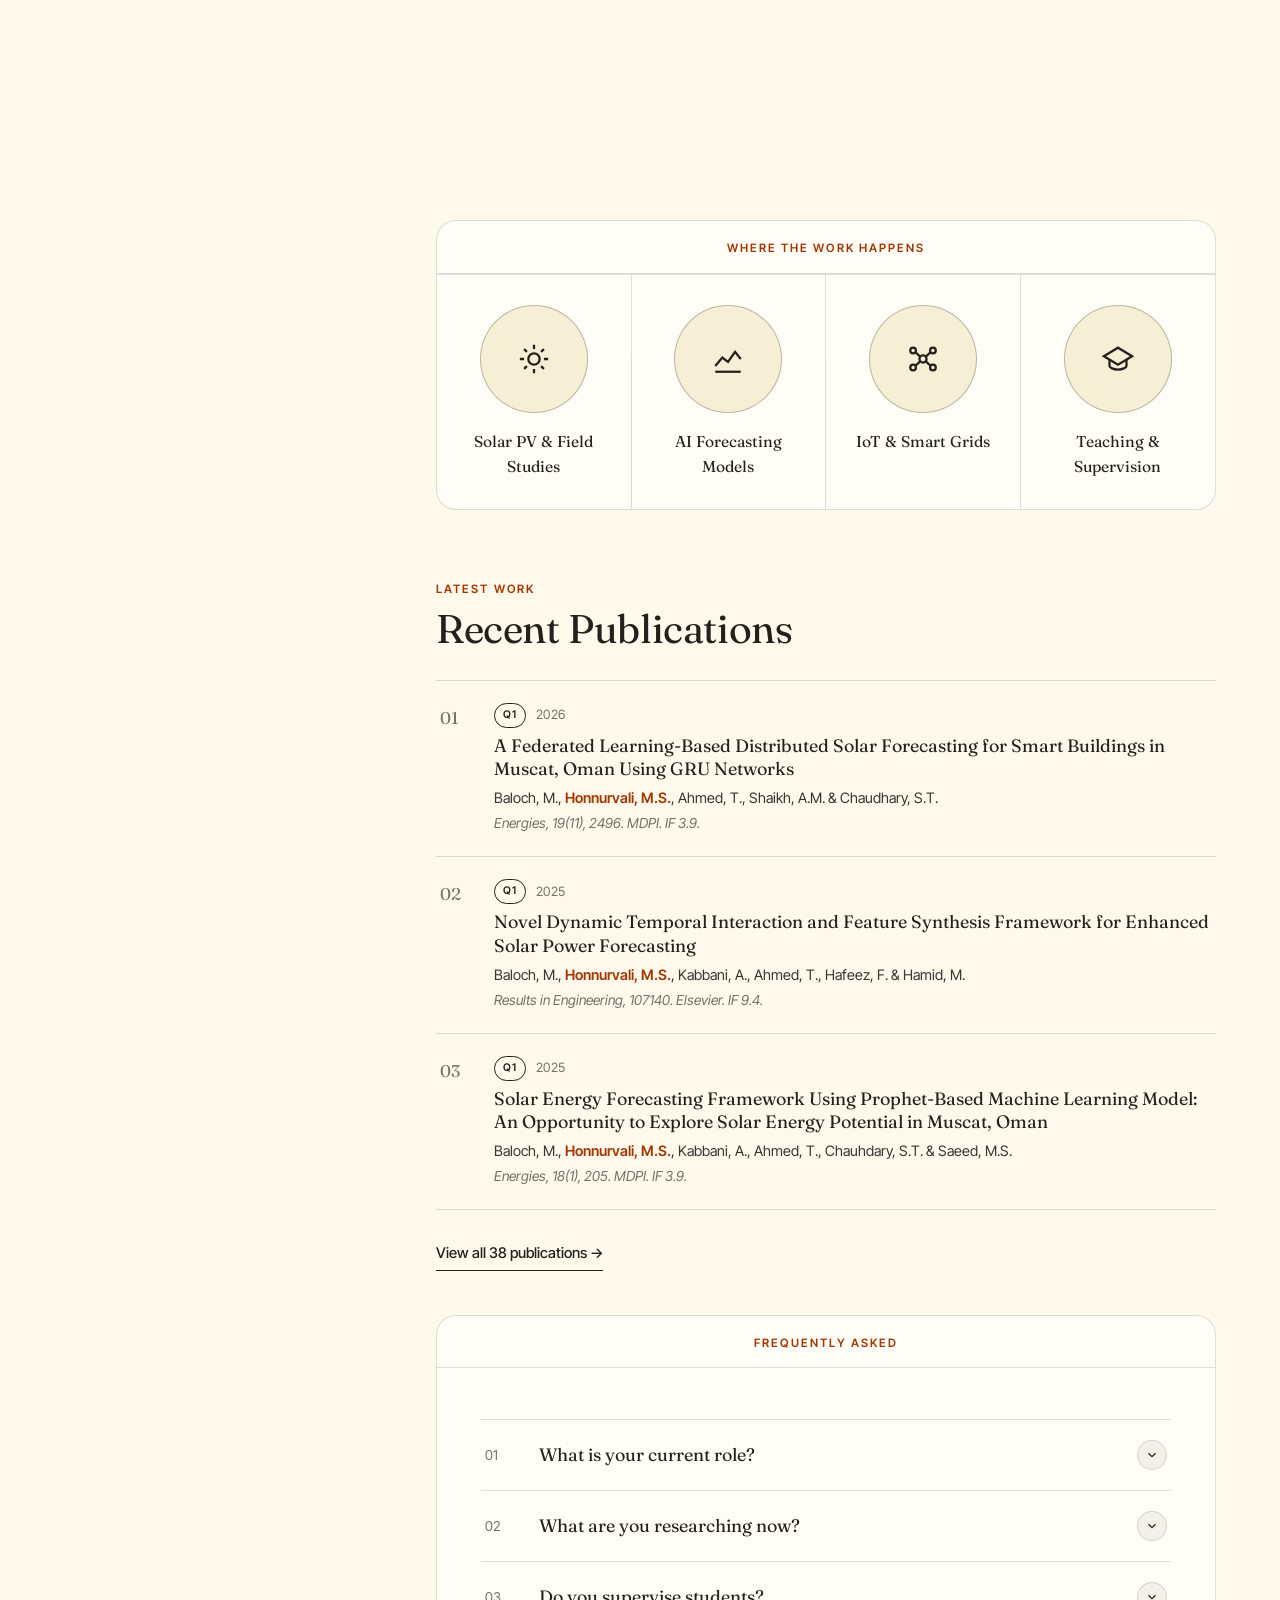
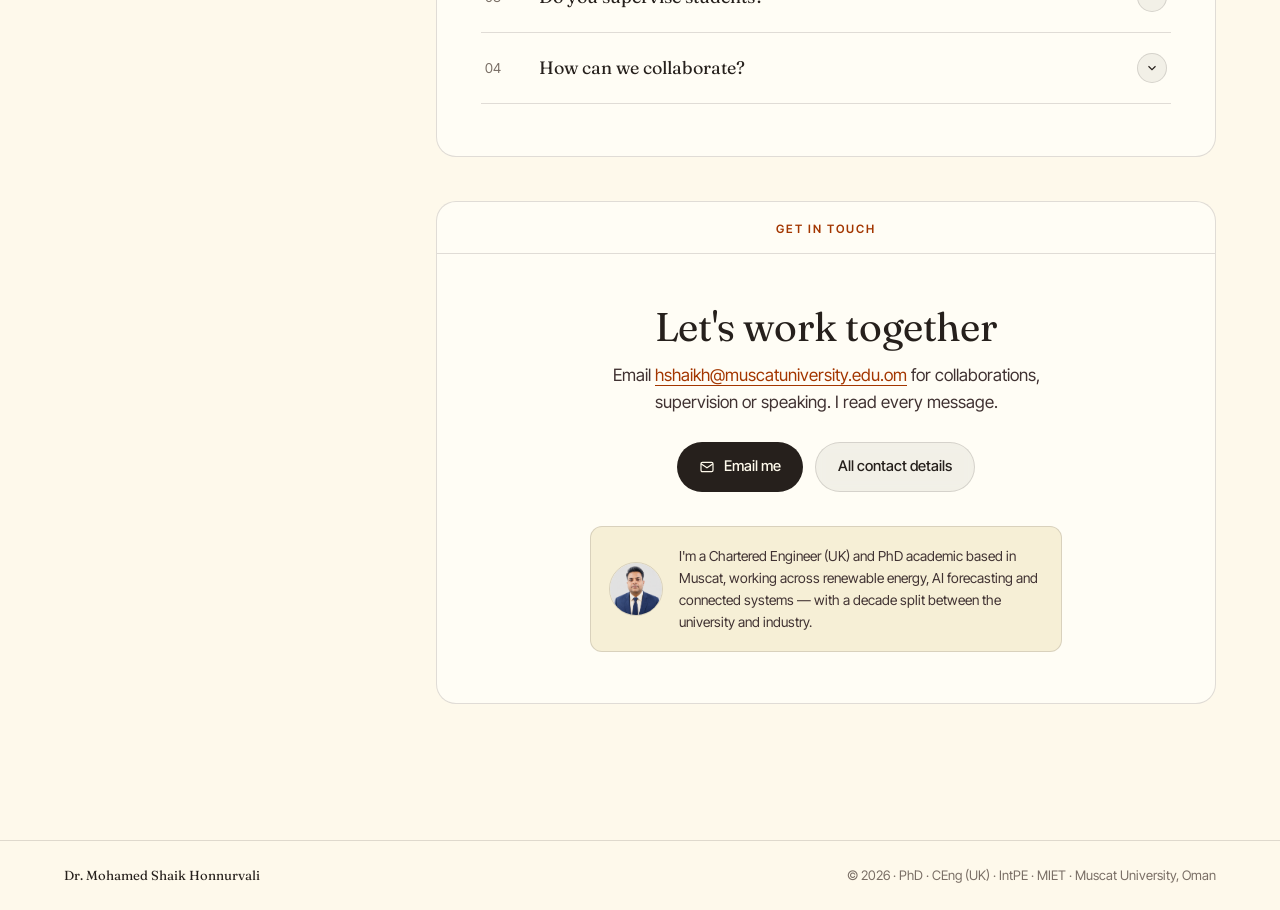
==== commit 88b02e59: "Fix collapsing publications column: block layout instead of CSS grid The 40px/1fr grid track could c" ====
--- a/index.html
+++ b/index.html
@@ -8,7 +8,7 @@
   <link rel="preconnect" href="https://fonts.googleapis.com">
   <link rel="preconnect" href="https://fonts.gstatic.com" crossorigin>
   <link href="https://fonts.googleapis.com/css2?family=Fraunces:ital,opsz,wght@0,9..144,400;0,9..144,500;1,9..144,400&family=Inter+Tight:ital,wght@0,400;0,500;0,600;1,400&display=swap" rel="stylesheet">
-  <link rel="stylesheet" href="css/style.css?v=4" />
+  <link rel="stylesheet" href="css/style.css?v=5" />
 </head>
 <body>
 
--- a/css/style.css
+++ b/css/style.css
@@ -339,12 +339,13 @@
 
 /* ===== PUBLICATIONS list ===== */
 .pub-list { border-top: 1px solid var(--line); }
+/* Block layout (not grid) so the text column can never collapse to min-content */
 .pub-item {
-  padding: 22px 4px;
+  position: relative;
+  padding: 22px 4px 22px 58px;
   border-bottom: 1px solid var(--line);
-  display: grid; grid-template-columns: 40px 1fr; gap: 18px;
-}
-.pub-index { font-family: var(--serif); color: var(--ink-soft); padding-top: 2px; }
+}
+.pub-index { position: absolute; left: 4px; top: 23px; font-family: var(--serif); color: var(--ink-soft); }
 .pub-meta { display: flex; align-items: center; gap: 10px; margin-bottom: 6px; }
 .pub-badge {
   font-size: 0.66rem; font-weight: 600; letter-spacing: 0.08em;
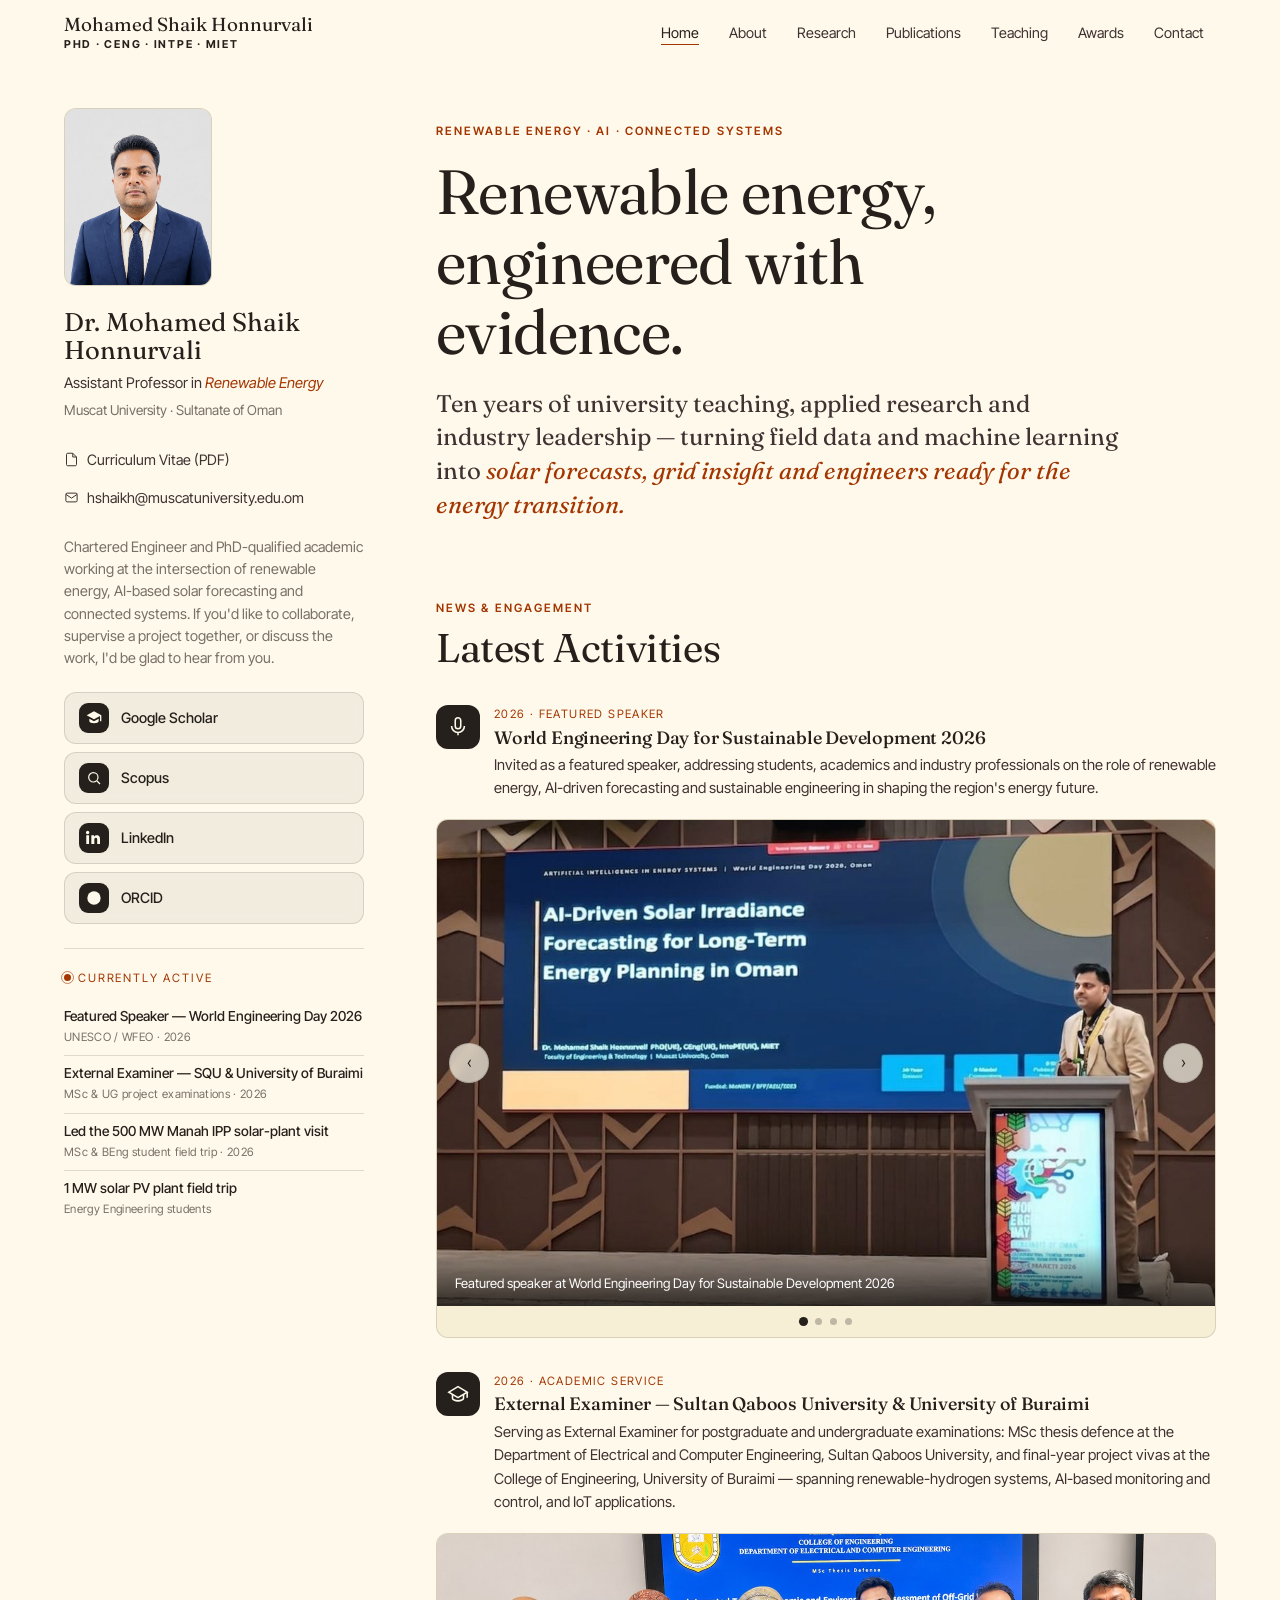
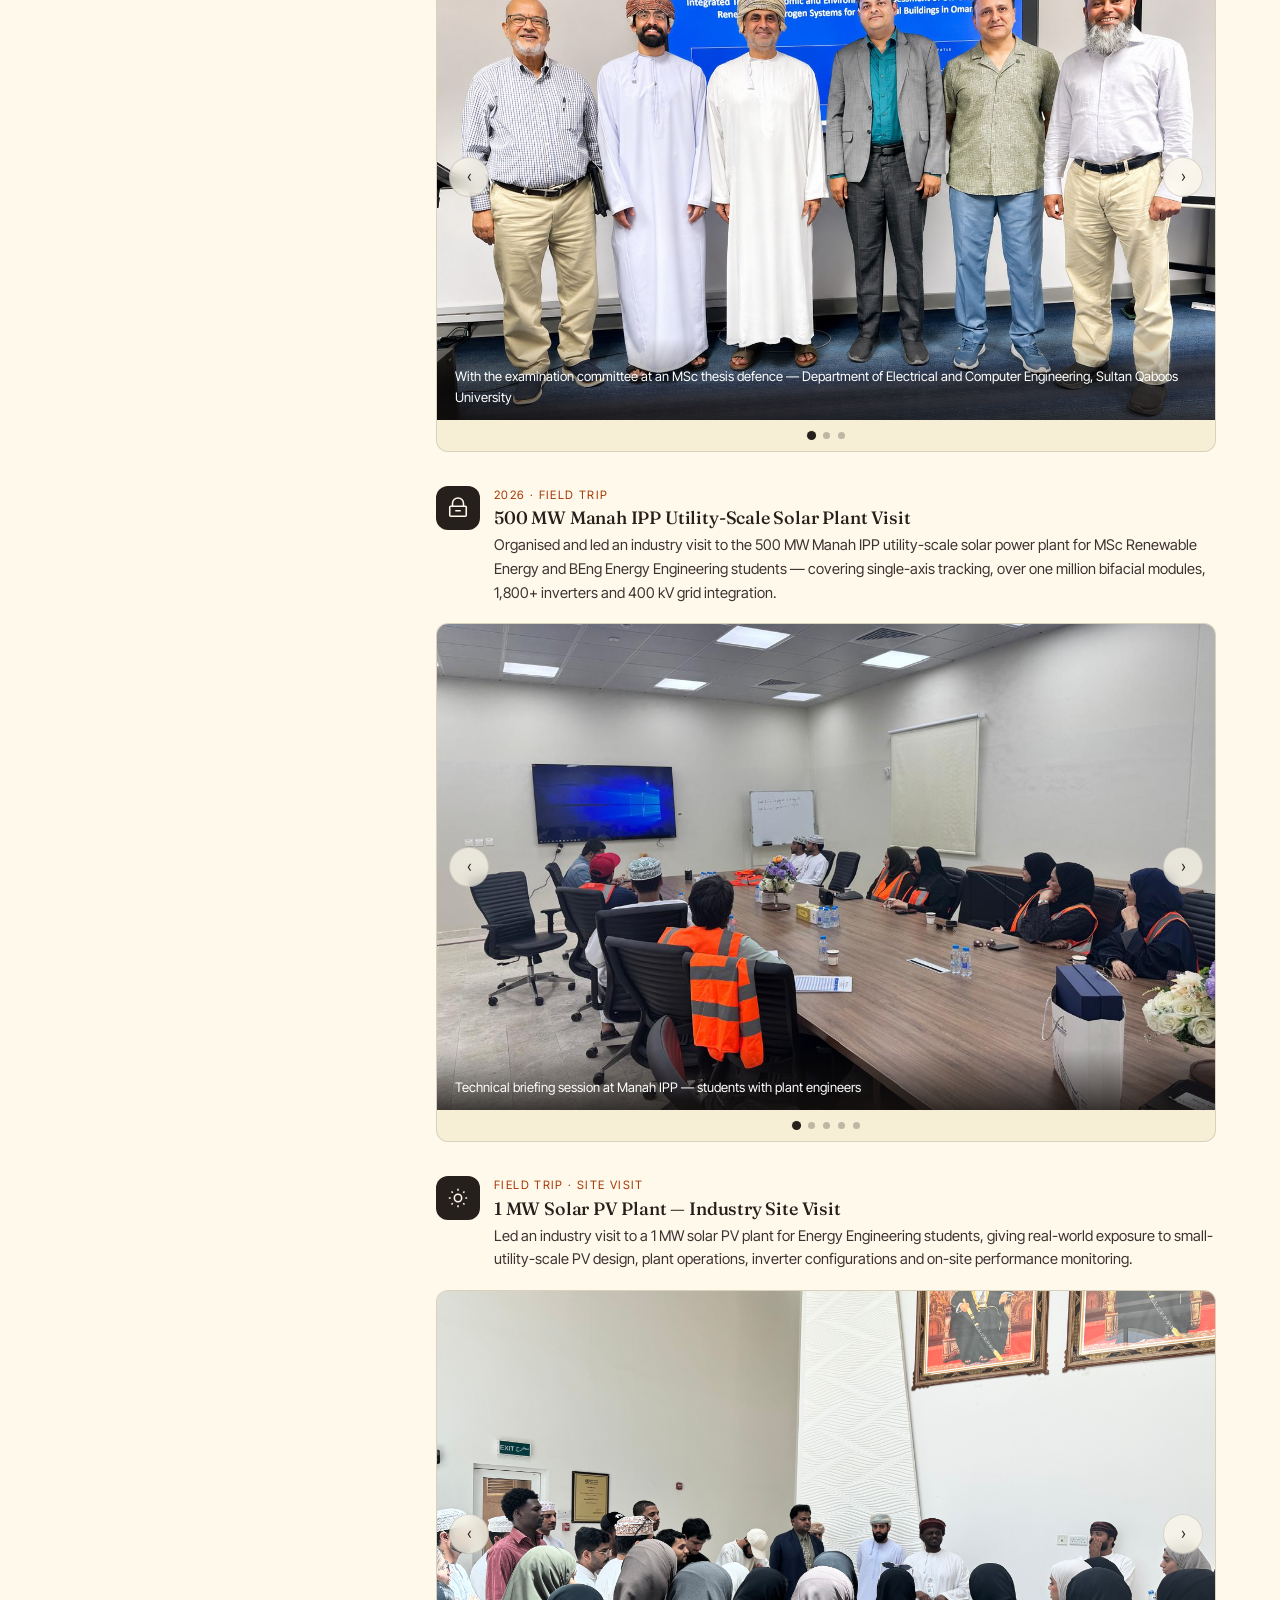
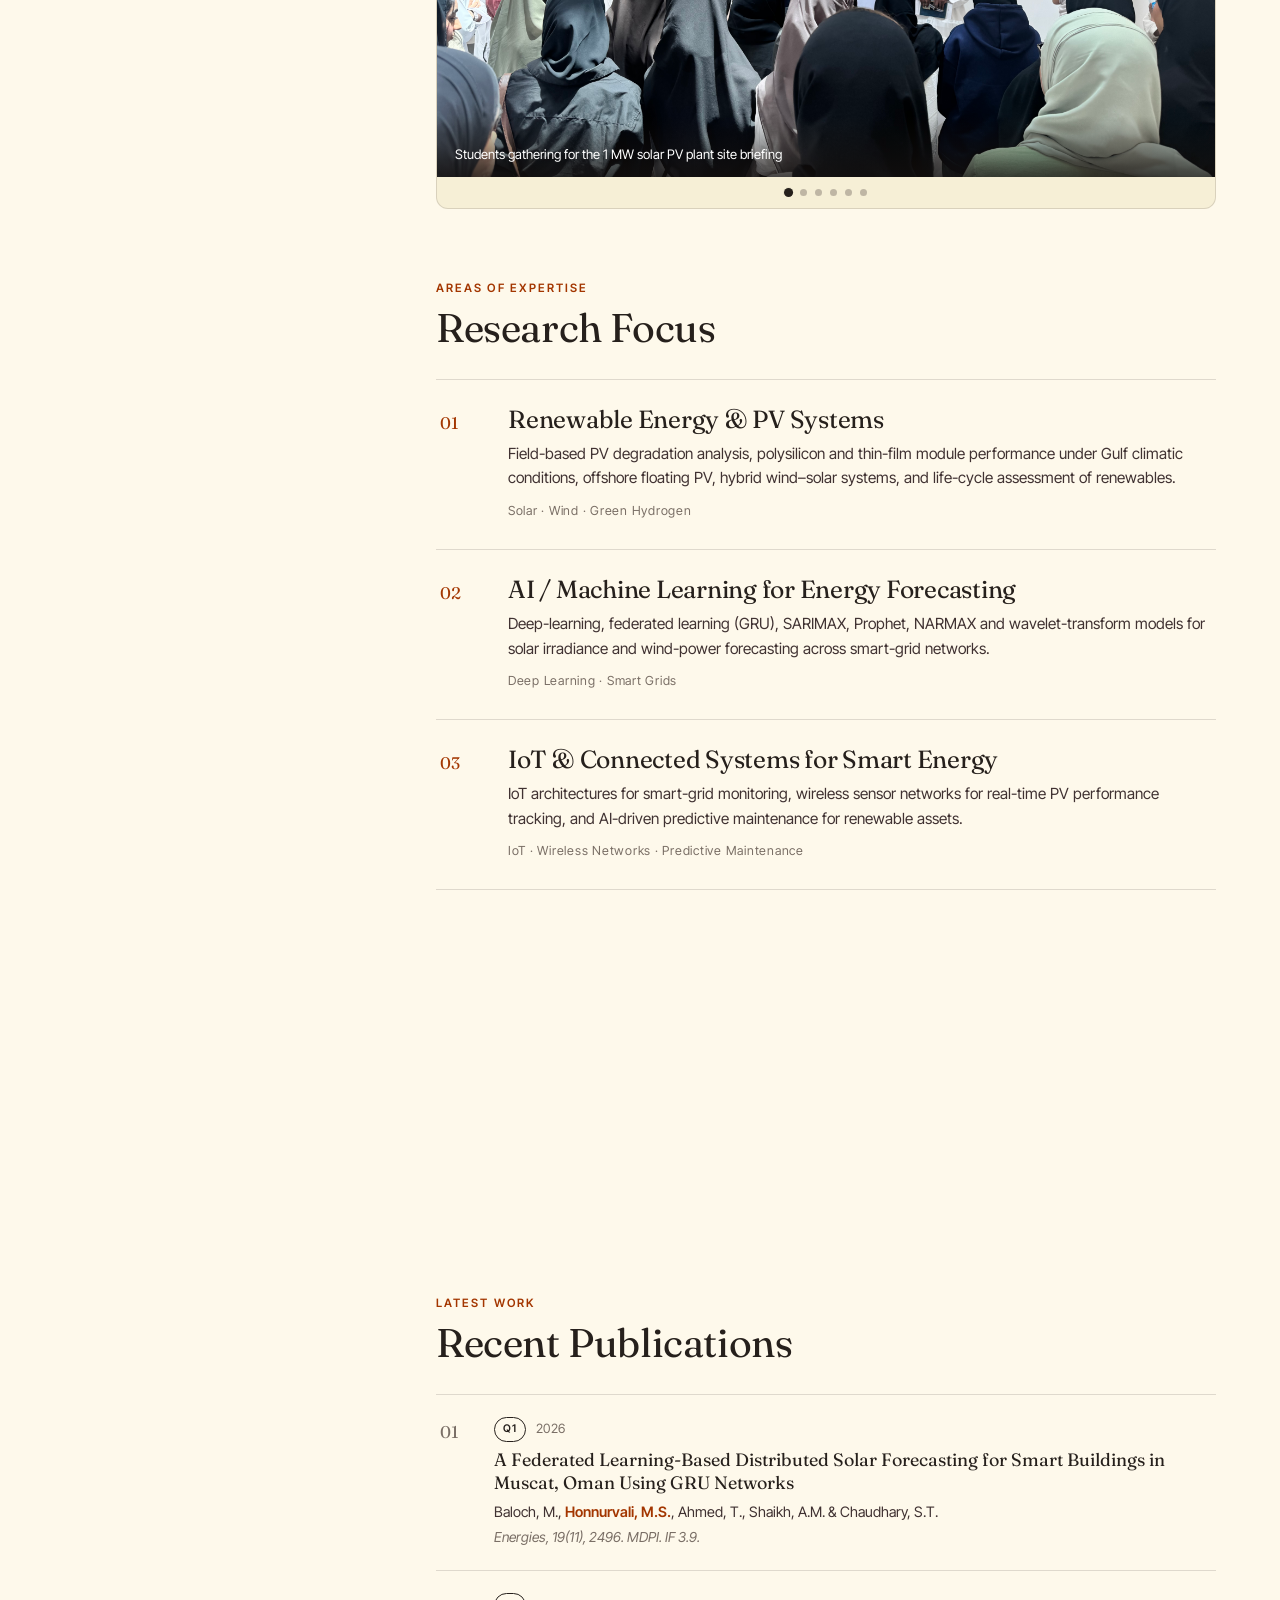
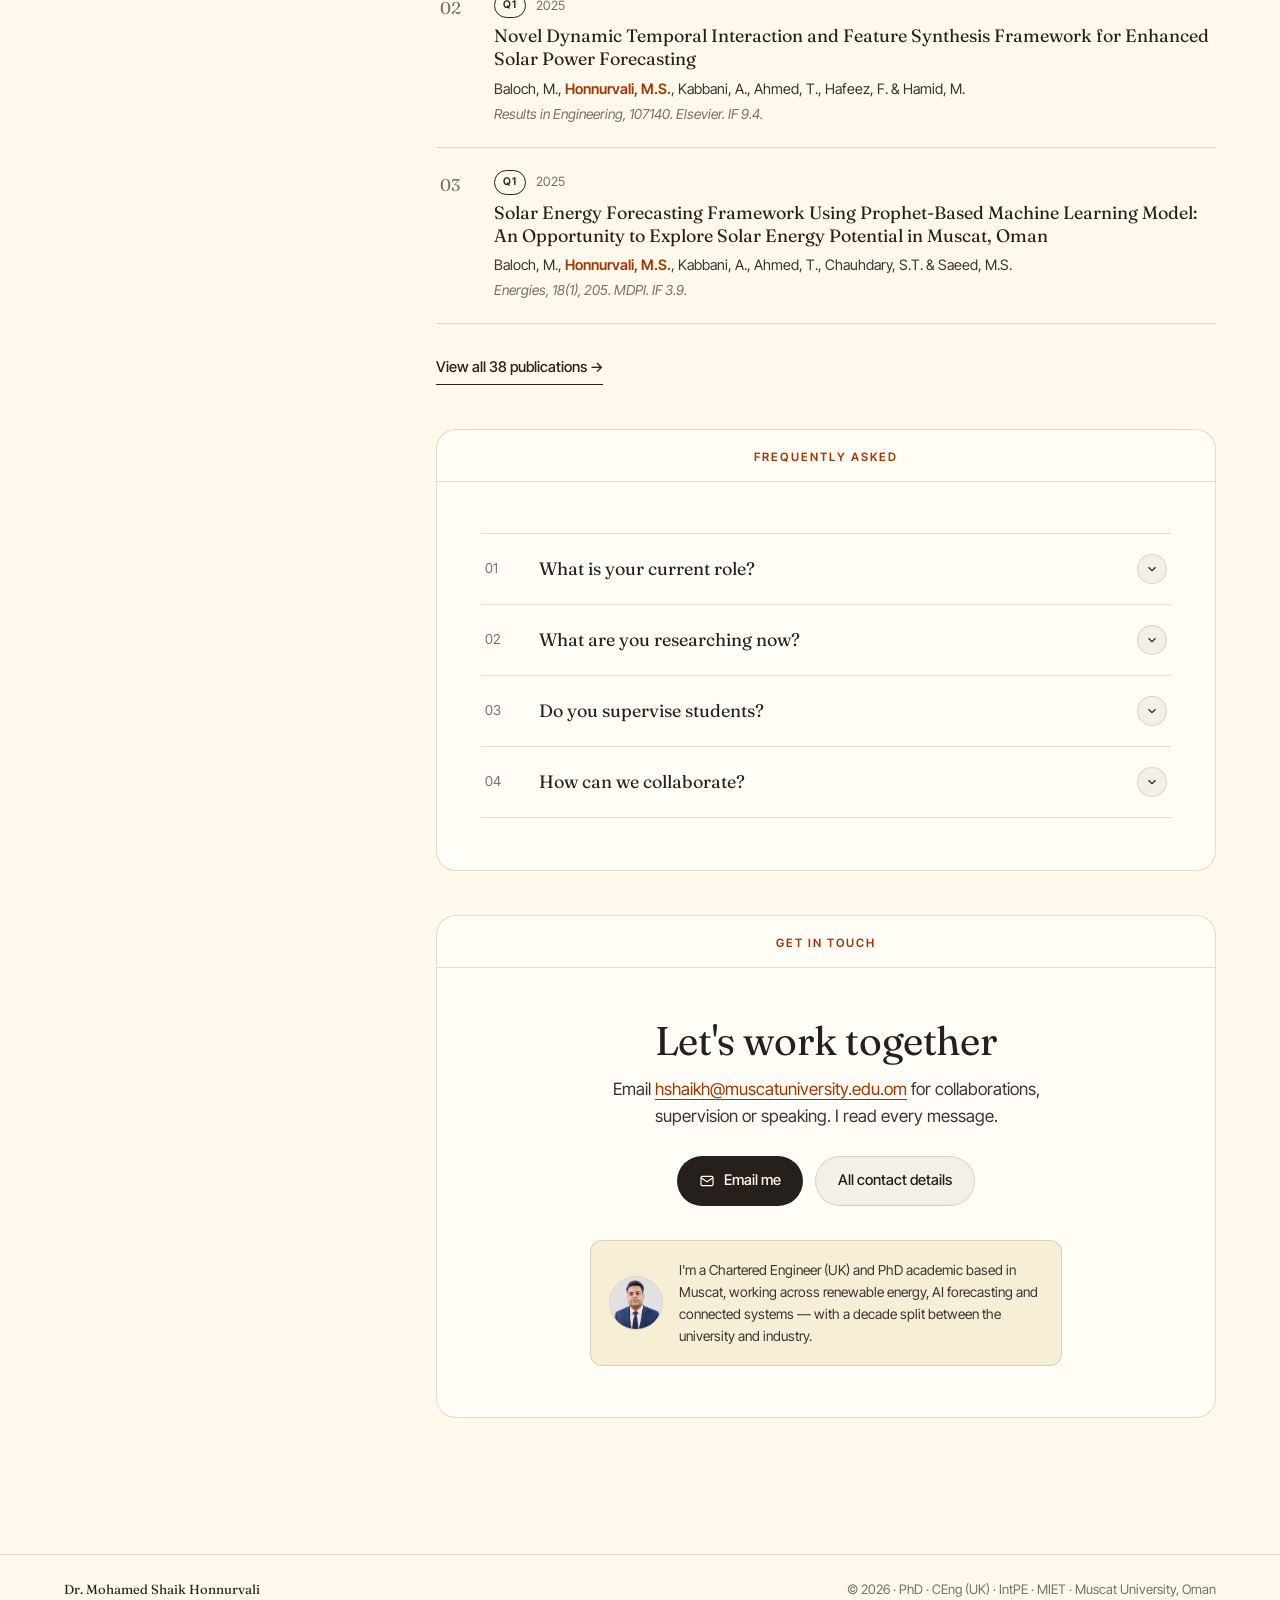
==== commit 4dc5eff9: "Add External Examiner activity (SQU & University of Buraimi) to home - New Latest Activities carouse" ====
--- a/index.html
+++ b/index.html
@@ -94,6 +94,10 @@
         <span class="amini-yr">UNESCO / WFEO · 2026</span>
       </a>
       <a class="activity-mini" href="#activities">
+        <strong>External Examiner — SQU &amp; University of Buraimi</strong>
+        <span class="amini-yr">MSc &amp; UG project examinations · 2026</span>
+      </a>
+      <a class="activity-mini" href="#activities">
         <strong>Led the 500 MW Manah IPP solar-plant visit</strong>
         <span class="amini-yr">MSc &amp; BEng student field trip · 2026</span>
       </a>
@@ -259,6 +263,44 @@
             <button class="carousel-dot" onclick="carouselGo('carousel-speaker',1)" aria-label="Slide 2"></button>
             <button class="carousel-dot" onclick="carouselGo('carousel-speaker',2)" aria-label="Slide 3"></button>
             <button class="carousel-dot" onclick="carouselGo('carousel-speaker',3)" aria-label="Slide 4"></button>
+          </div>
+        </div>
+      </div>
+
+      <div class="activity">
+        <div class="activity-head">
+          <div class="activity-icon"><svg viewBox="0 0 24 24" fill="none" stroke="currentColor" stroke-width="1.7"><path d="M22 10 12 4 2 10l10 6z"/><path d="M6 12v5c0 1 2.7 2.5 6 2.5s6-1.5 6-2.5v-5"/><path d="M22 10v6"/></svg></div>
+          <div>
+            <div class="activity-kicker">2026 · Academic Service</div>
+            <h4>External Examiner — Sultan Qaboos University &amp; University of Buraimi</h4>
+            <p>Serving as External Examiner for postgraduate and undergraduate examinations: MSc thesis defence at the Department of Electrical and Computer Engineering, Sultan Qaboos University, and final-year project vivas at the College of Engineering, University of Buraimi — spanning renewable-hydrogen systems, AI-based monitoring and control, and IoT applications.</p>
+          </div>
+        </div>
+        <div class="site-carousel" id="carousel-examiner">
+          <div class="carousel-image-area">
+            <div class="carousel-track-wrap">
+              <div class="carousel-track">
+                <div class="carousel-slide">
+                  <img src="images/external-examiner/squ-msc-defense.jpg" alt="External examination committee at the MSc thesis defence, Sultan Qaboos University">
+                  <div class="carousel-caption">With the examination committee at an MSc thesis defence — Department of Electrical and Computer Engineering, Sultan Qaboos University</div>
+                </div>
+                <div class="carousel-slide">
+                  <img src="images/external-examiner/uob-live-demo.jpg" alt="Student demonstrating a live AI-based pump control system during a final-year project viva, University of Buraimi">
+                  <div class="carousel-caption">Examining a live AI-based monitoring and control demonstration — final-year project viva, University of Buraimi</div>
+                </div>
+                <div class="carousel-slide">
+                  <img src="images/external-examiner/uob-viva-presentation.jpg" alt="Student presenting system testing and calibration during a project viva, University of Buraimi">
+                  <div class="carousel-caption">Student presenting system testing and calibration during a UG project viva — University of Buraimi</div>
+                </div>
+              </div>
+            </div>
+            <button class="carousel-btn prev" onclick="carouselMove('carousel-examiner',-1)" aria-label="Previous">‹</button>
+            <button class="carousel-btn next" onclick="carouselMove('carousel-examiner',1)" aria-label="Next">›</button>
+          </div>
+          <div class="carousel-footer">
+            <button class="carousel-dot active" onclick="carouselGo('carousel-examiner',0)" aria-label="Slide 1"></button>
+            <button class="carousel-dot" onclick="carouselGo('carousel-examiner',1)" aria-label="Slide 2"></button>
+            <button class="carousel-dot" onclick="carouselGo('carousel-examiner',2)" aria-label="Slide 3"></button>
           </div>
         </div>
       </div>
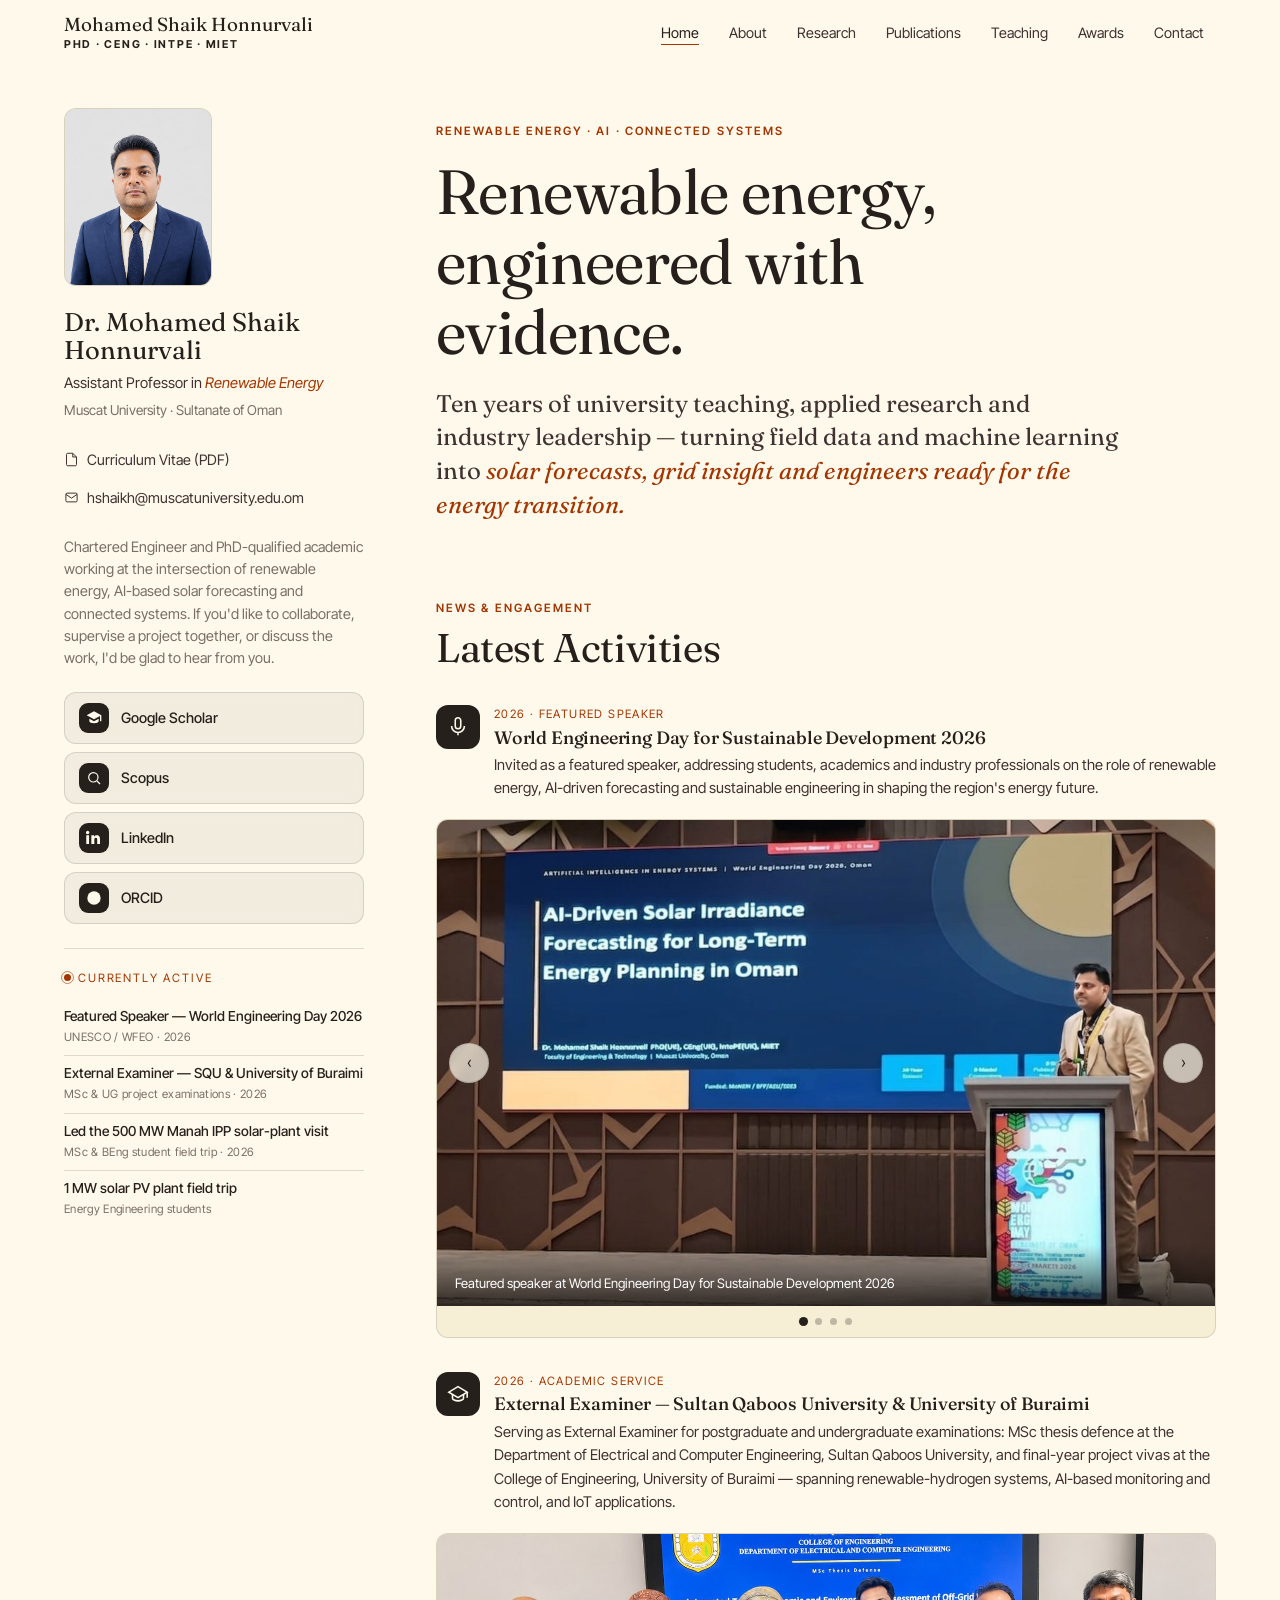
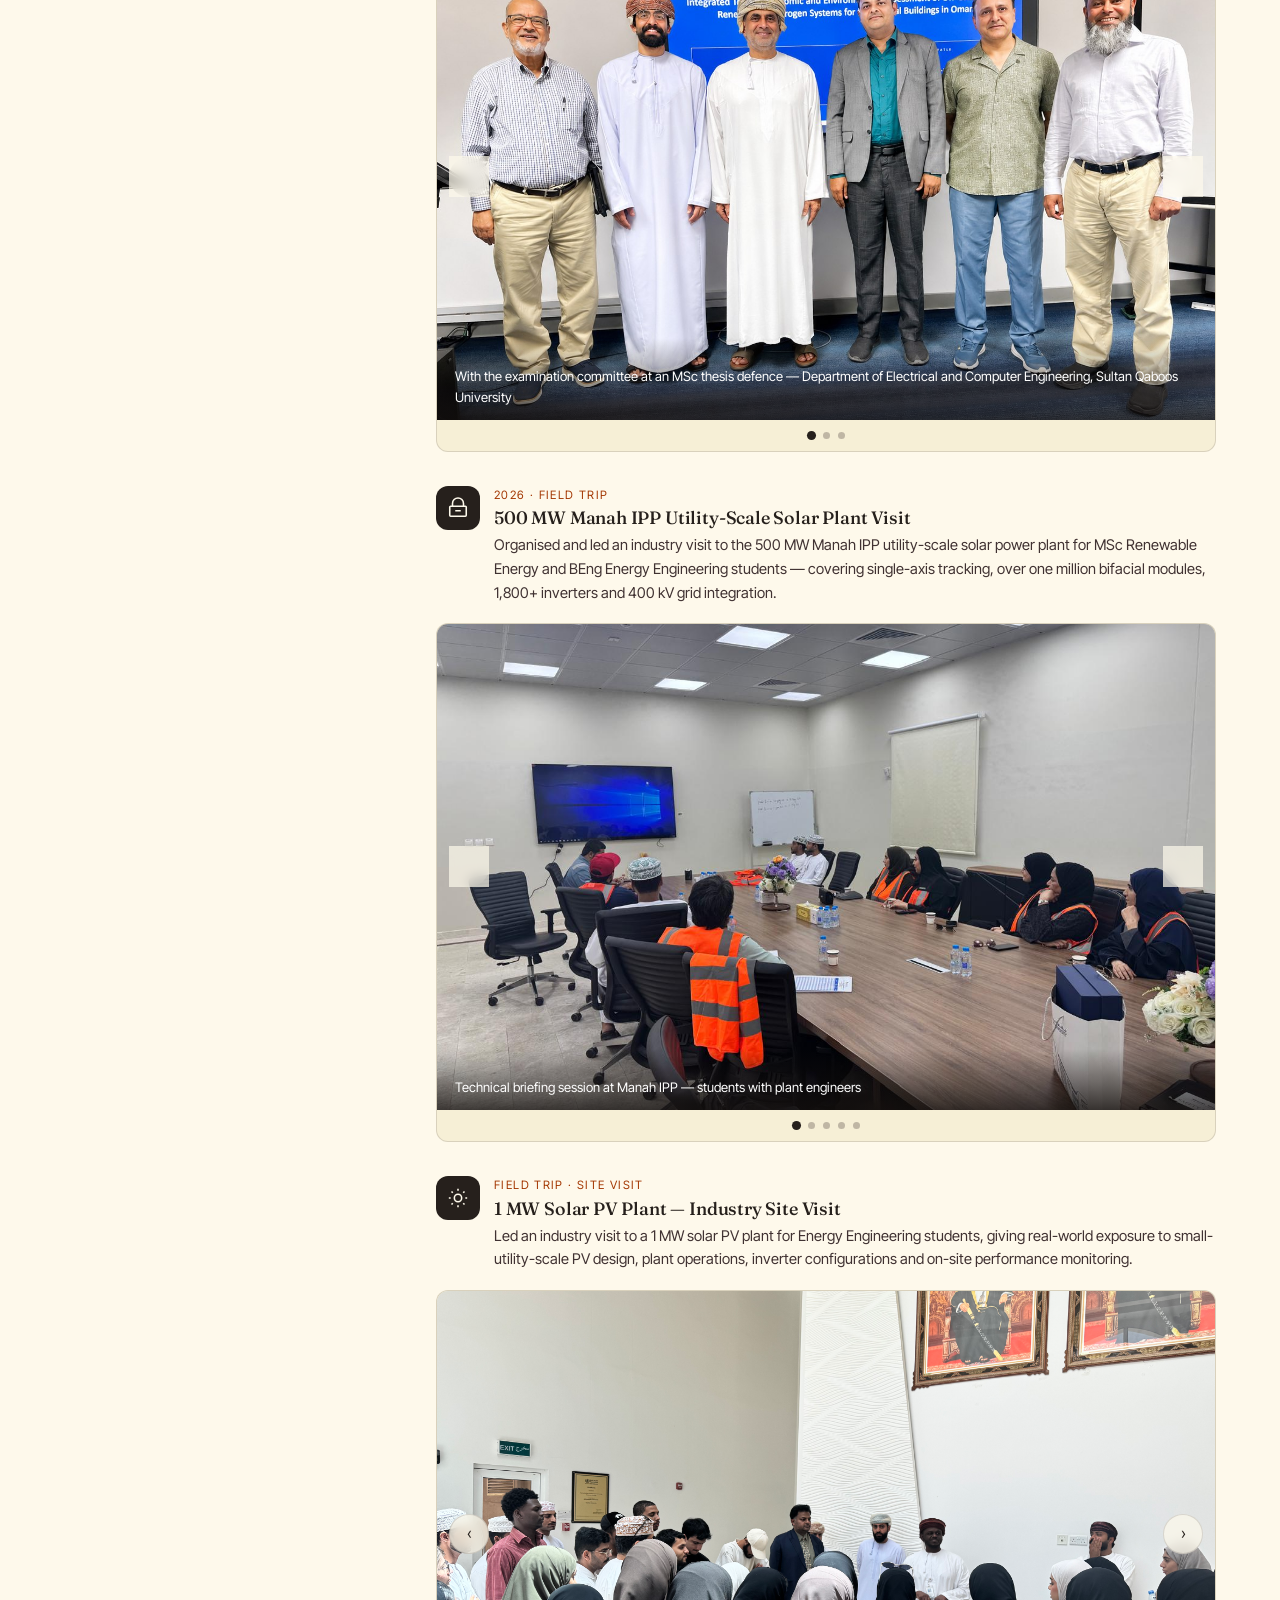
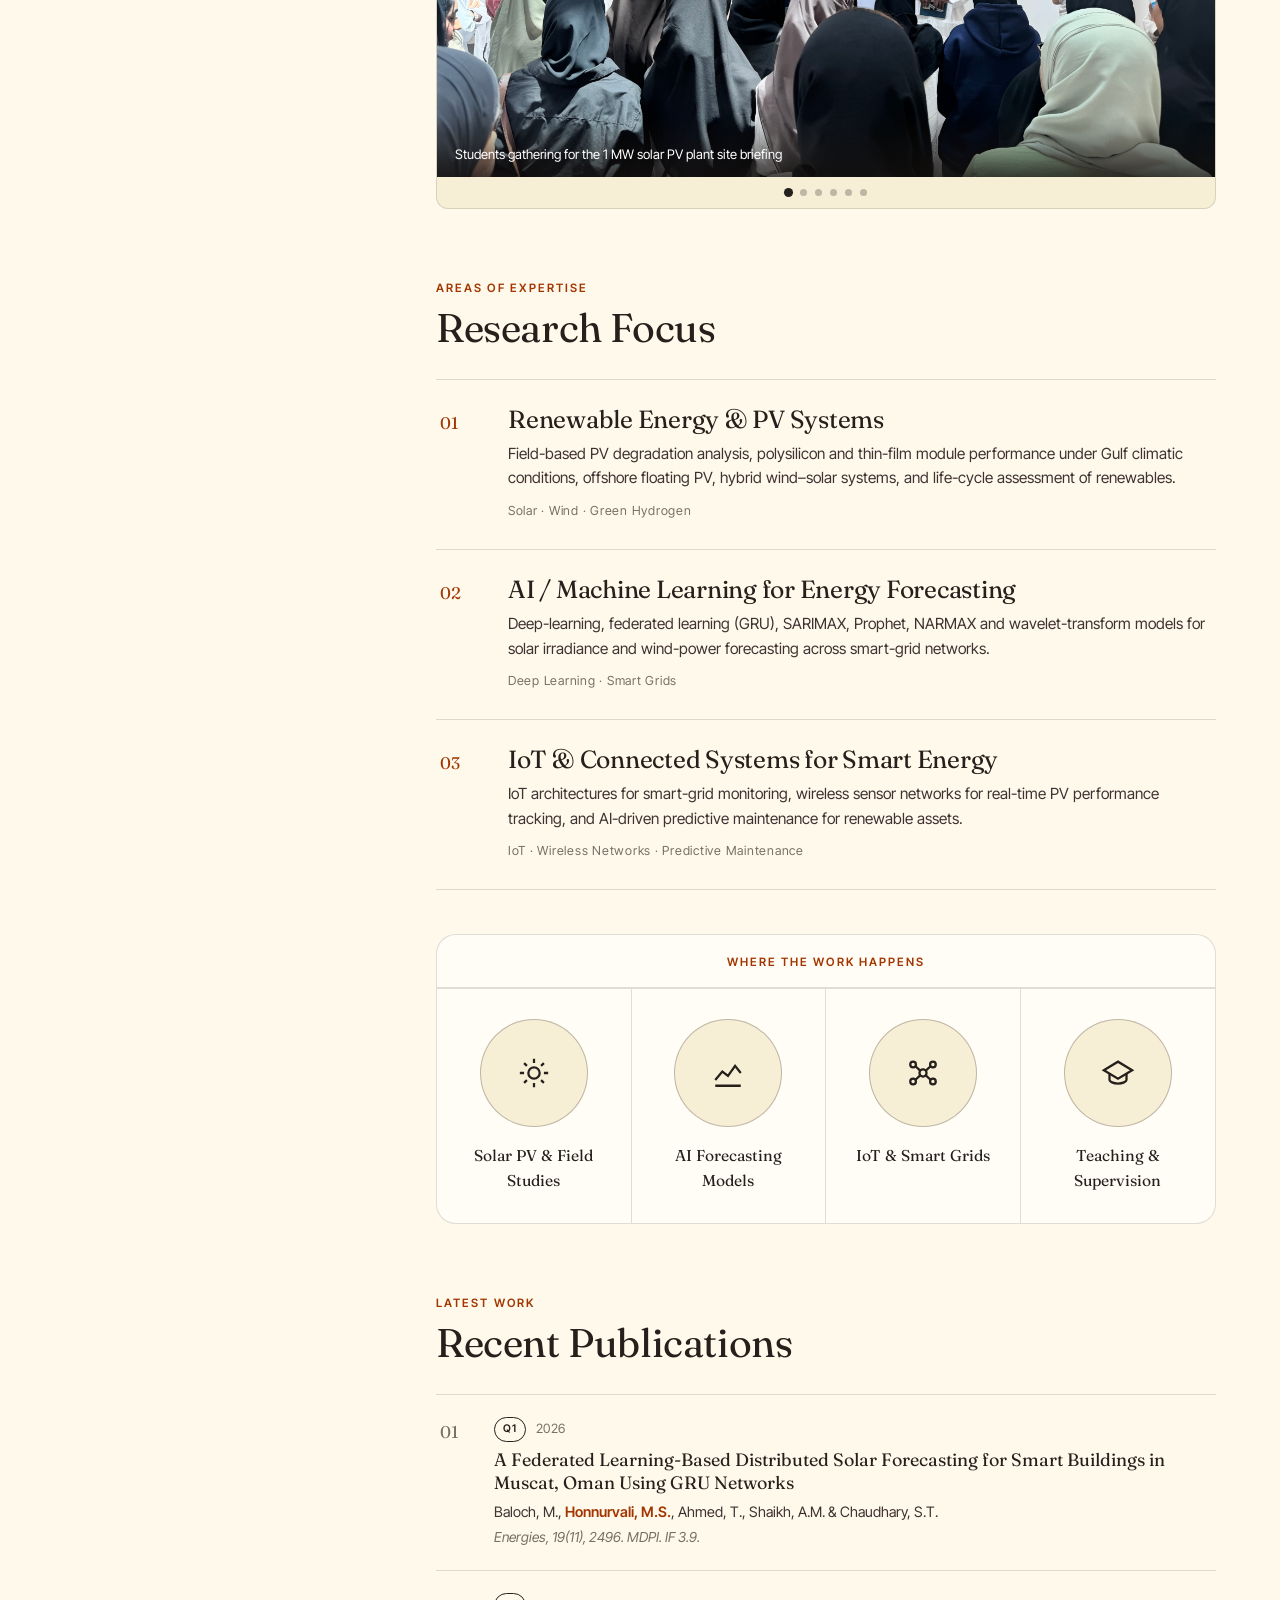
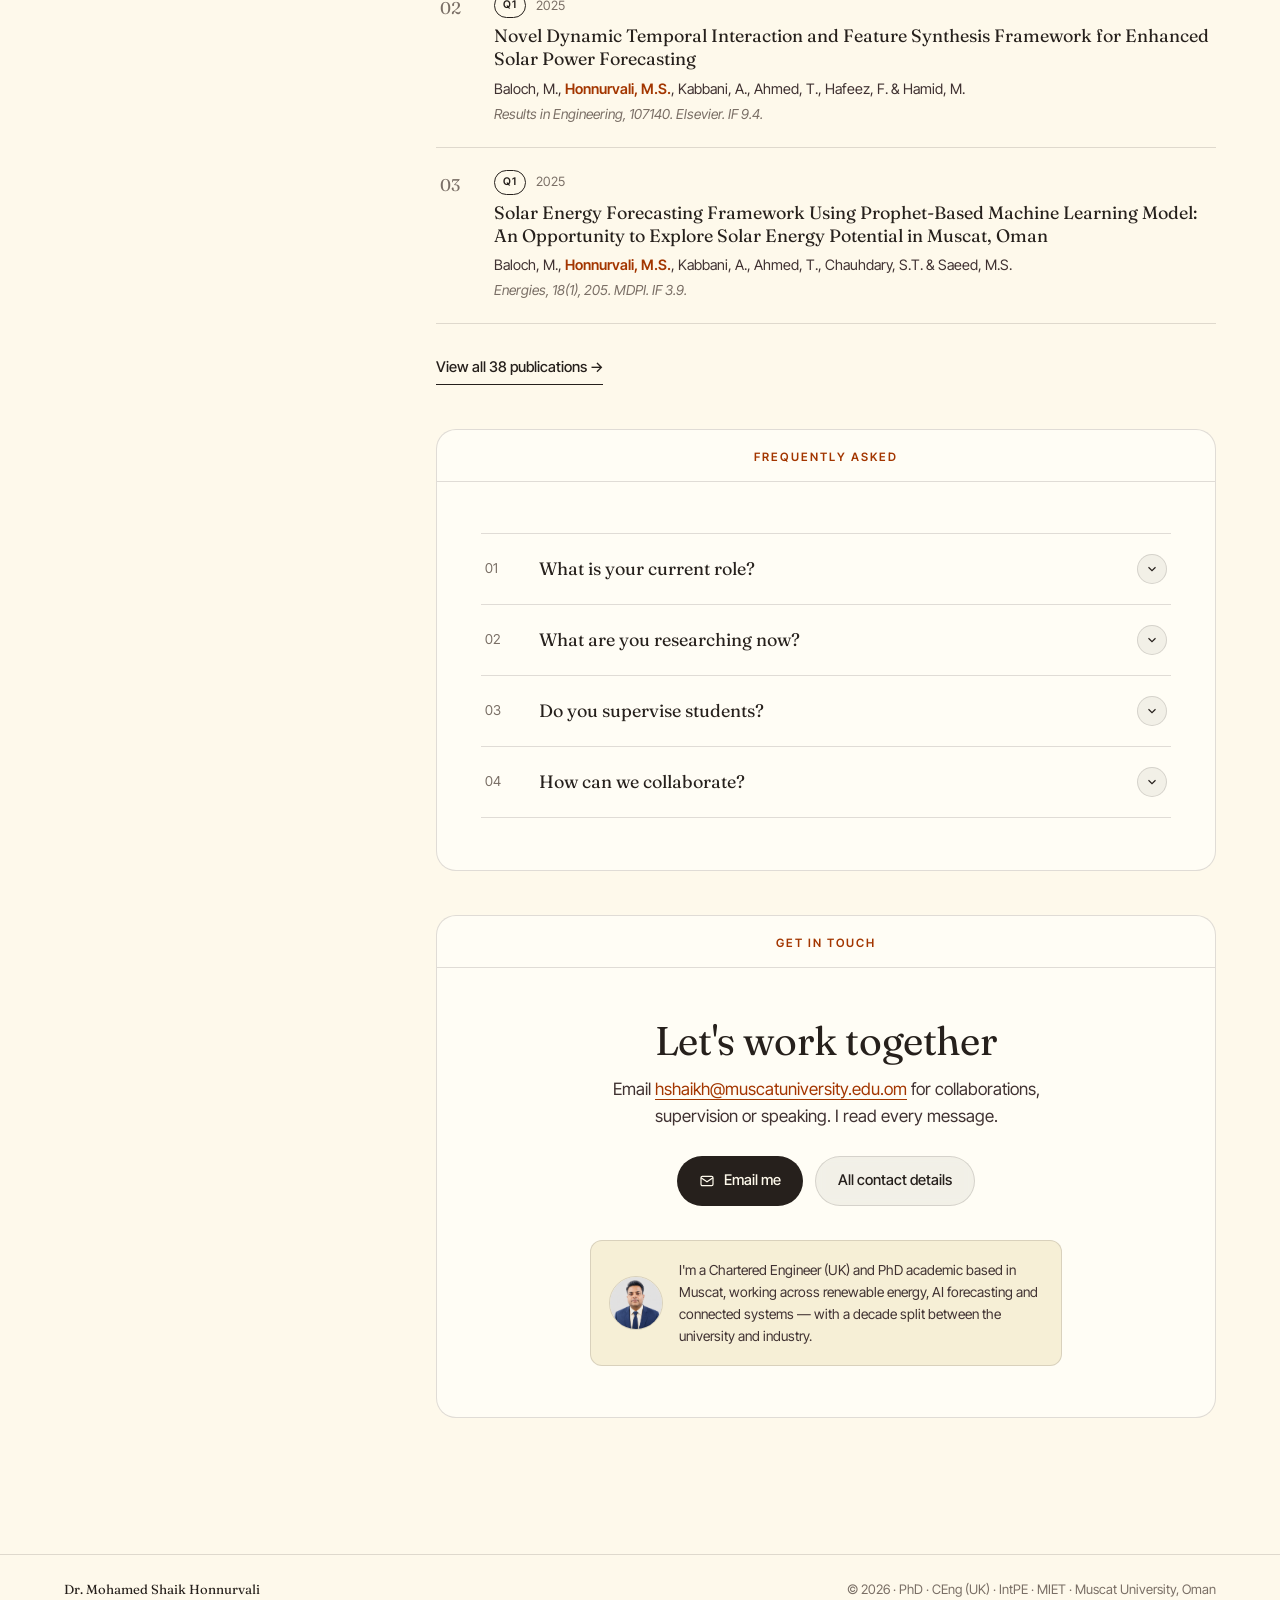
==== commit 19d9d3e9: "Make profile sidebar scroll with the page (remove sticky) The sidebar grew taller than the viewport," ====
--- a/index.html
+++ b/index.html
@@ -8,7 +8,7 @@
   <link rel="preconnect" href="https://fonts.googleapis.com">
   <link rel="preconnect" href="https://fonts.gstatic.com" crossorigin>
   <link href="https://fonts.googleapis.com/css2?family=Fraunces:ital,opsz,wght@0,9..144,400;0,9..144,500;1,9..144,400&family=Inter+Tight:ital,wght@0,400;0,500;0,600;1,400&display=swap" rel="stylesheet">
-  <link rel="stylesheet" href="css/style.css?v=5" />
+  <link rel="stylesheet" href="css/style.css?v=6" />
 </head>
 <body>
 
--- a/css/style.css
+++ b/css/style.css
@@ -168,7 +168,8 @@
 
 /* ---- Profile sidebar ---- */
 .profile {
-  position: sticky; top: 100px;
+  /* scrolls with the page (not sticky) — sidebar taller than the viewport
+     would otherwise pin and hide its lower content */
   display: flex; flex-direction: column;
   padding-bottom: 40px;
 }
